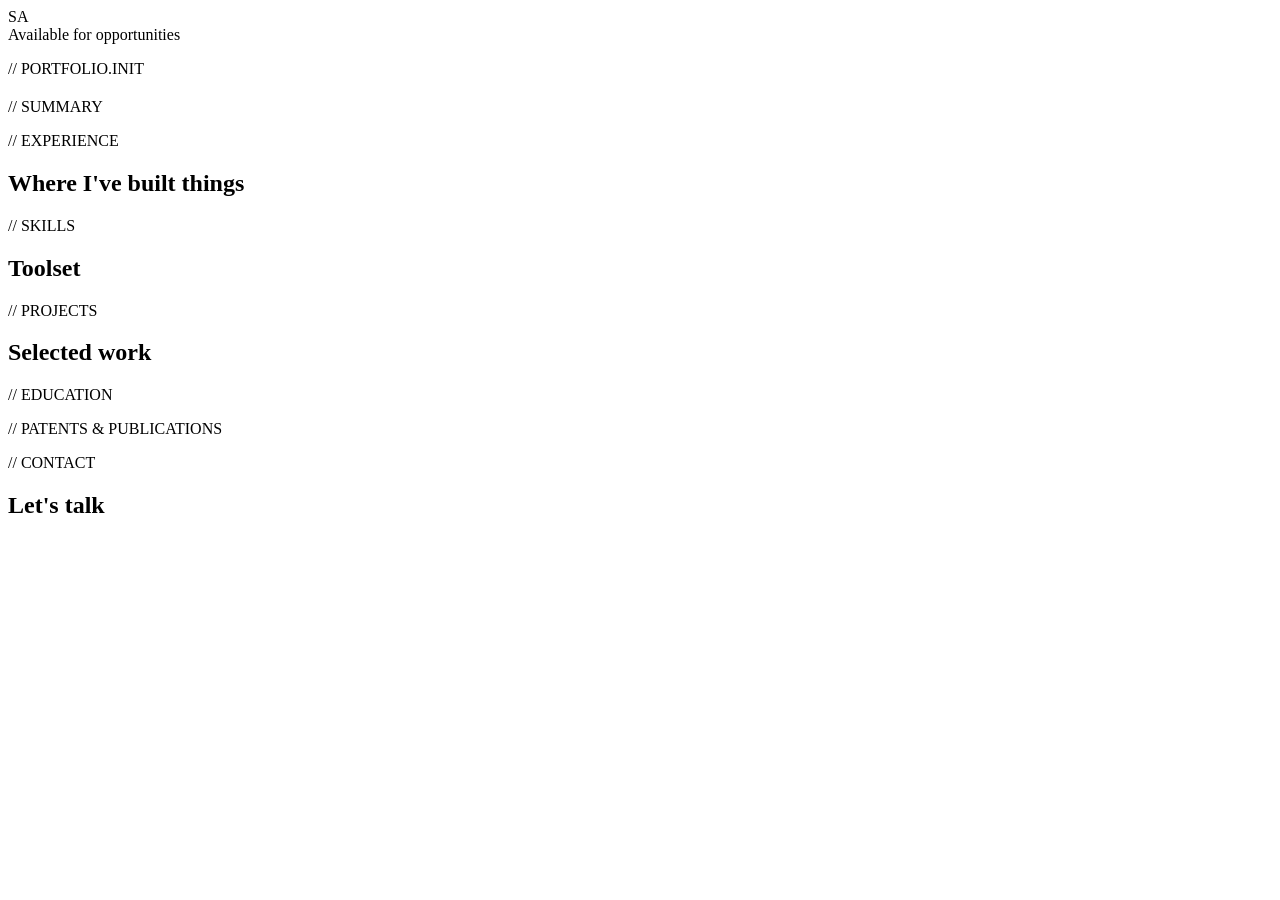
==== index.html @ daab4814 "Init portfolio" ====
<!DOCTYPE html>
<html lang="en">
<head>
  <meta charset="UTF-8" />
  <meta name="viewport" content="width=device-width, initial-scale=1.0" />
  <title>Sourabh Agarwal — Technical Leader &amp; Software Engineer</title>
  <meta name="description" content="Portfolio of Sourabh Agarwal — technical leader and software engineer specializing in distributed systems, real-time data platforms, and AI infrastructure." />

  <link rel="preconnect" href="https://fonts.googleapis.com" />
  <link rel="preconnect" href="https://fonts.gstatic.com" crossorigin />
  <link href="https://fonts.googleapis.com/css2?family=Space+Grotesk:wght@500;600;700&family=Inter:wght@400;500;600&family=JetBrains+Mono:wght@400;500&display=swap" rel="stylesheet" />

  <link rel="stylesheet" href="css/styles.css" />
</head>
<body>

  <div class="noise-overlay" aria-hidden="true"></div>

  <nav class="nav" id="nav">
    <span class="nav__mark">SA</span>
    <div class="nav__status">
      <span class="status-dot" aria-hidden="true"></span>
      <span class="nav__status-text">Available for opportunities</span>
    </div>
  </nav>

  <main id="main-content">

    <section id="hero" class="hero" aria-label="Introduction">
      <div class="hero__inner">
        <p class="eyebrow">// PORTFOLIO.INIT</p>
        <h1 class="hero__typing" id="hero-typing" aria-live="polite"><span id="hero-typing-text"></span><span class="cursor" aria-hidden="true"></span></h1>
        <div class="hero__identity" id="hero-identity">
          <p class="hero__name" id="hero-name"></p>
          <p class="hero__title" id="hero-title"></p>
        </div>
        <a href="#summary" class="hero__scroll-cue" aria-label="Scroll to summary">
          <span></span>
        </a>
      </div>
      <div class="hero__bg" aria-hidden="true" id="hero-bg"></div>
    </section>

    <section id="summary" class="summary" aria-label="Summary">
      <p class="eyebrow">// SUMMARY</p>
      <p class="summary__text" id="summary-text"></p>
      <div class="stats" id="stats-grid"></div>
    </section>

    <section id="experience" class="experience" aria-label="Experience">
      <p class="eyebrow">// EXPERIENCE</p>
      <h2 class="section-heading">Where I've built things</h2>
      <div class="timeline" id="timeline"></div>
    </section>

    <section id="skills" class="skills" aria-label="Skills">
      <p class="eyebrow">// SKILLS</p>
      <h2 class="section-heading">Toolset</h2>
      <div class="skills__grid" id="skills-grid"></div>
    </section>

    <section id="projects" class="projects" aria-label="Projects">
      <p class="eyebrow">// PROJECTS</p>
      <h2 class="section-heading">Selected work</h2>
      <div class="projects__grid" id="projects-grid"></div>
    </section>

    <section id="education" class="education" aria-label="Education and patents">
      <div class="education__col">
        <p class="eyebrow">// EDUCATION</p>
        <div id="education-list"></div>
      </div>
      <div class="education__col">
        <p class="eyebrow">// PATENTS &amp; PUBLICATIONS</p>
        <div id="patents-list"></div>
      </div>
    </section>

    <section id="contact" class="contact" aria-label="Contact">
      <p class="eyebrow">// CONTACT</p>
      <h2 class="section-heading">Let's talk</h2>
      <div class="contact__links" id="contact-links"></div>
    </section>

  </main>

  <footer class="footer">
    <p id="footer-text"></p>
  </footer>

  <div id="load-error" class="load-error" role="alert" hidden>
    <p>Content failed to load. Please refresh the page.</p>
    <p class="load-error__detail">If you're running this locally by double-clicking index.html, browsers block local file fetches — serve it instead with <code>python3 -m http.server</code> and open <code>http://localhost:8000</code>.</p>
  </div>

  <script src="js/script.js" defer></script>
</body>
</html>
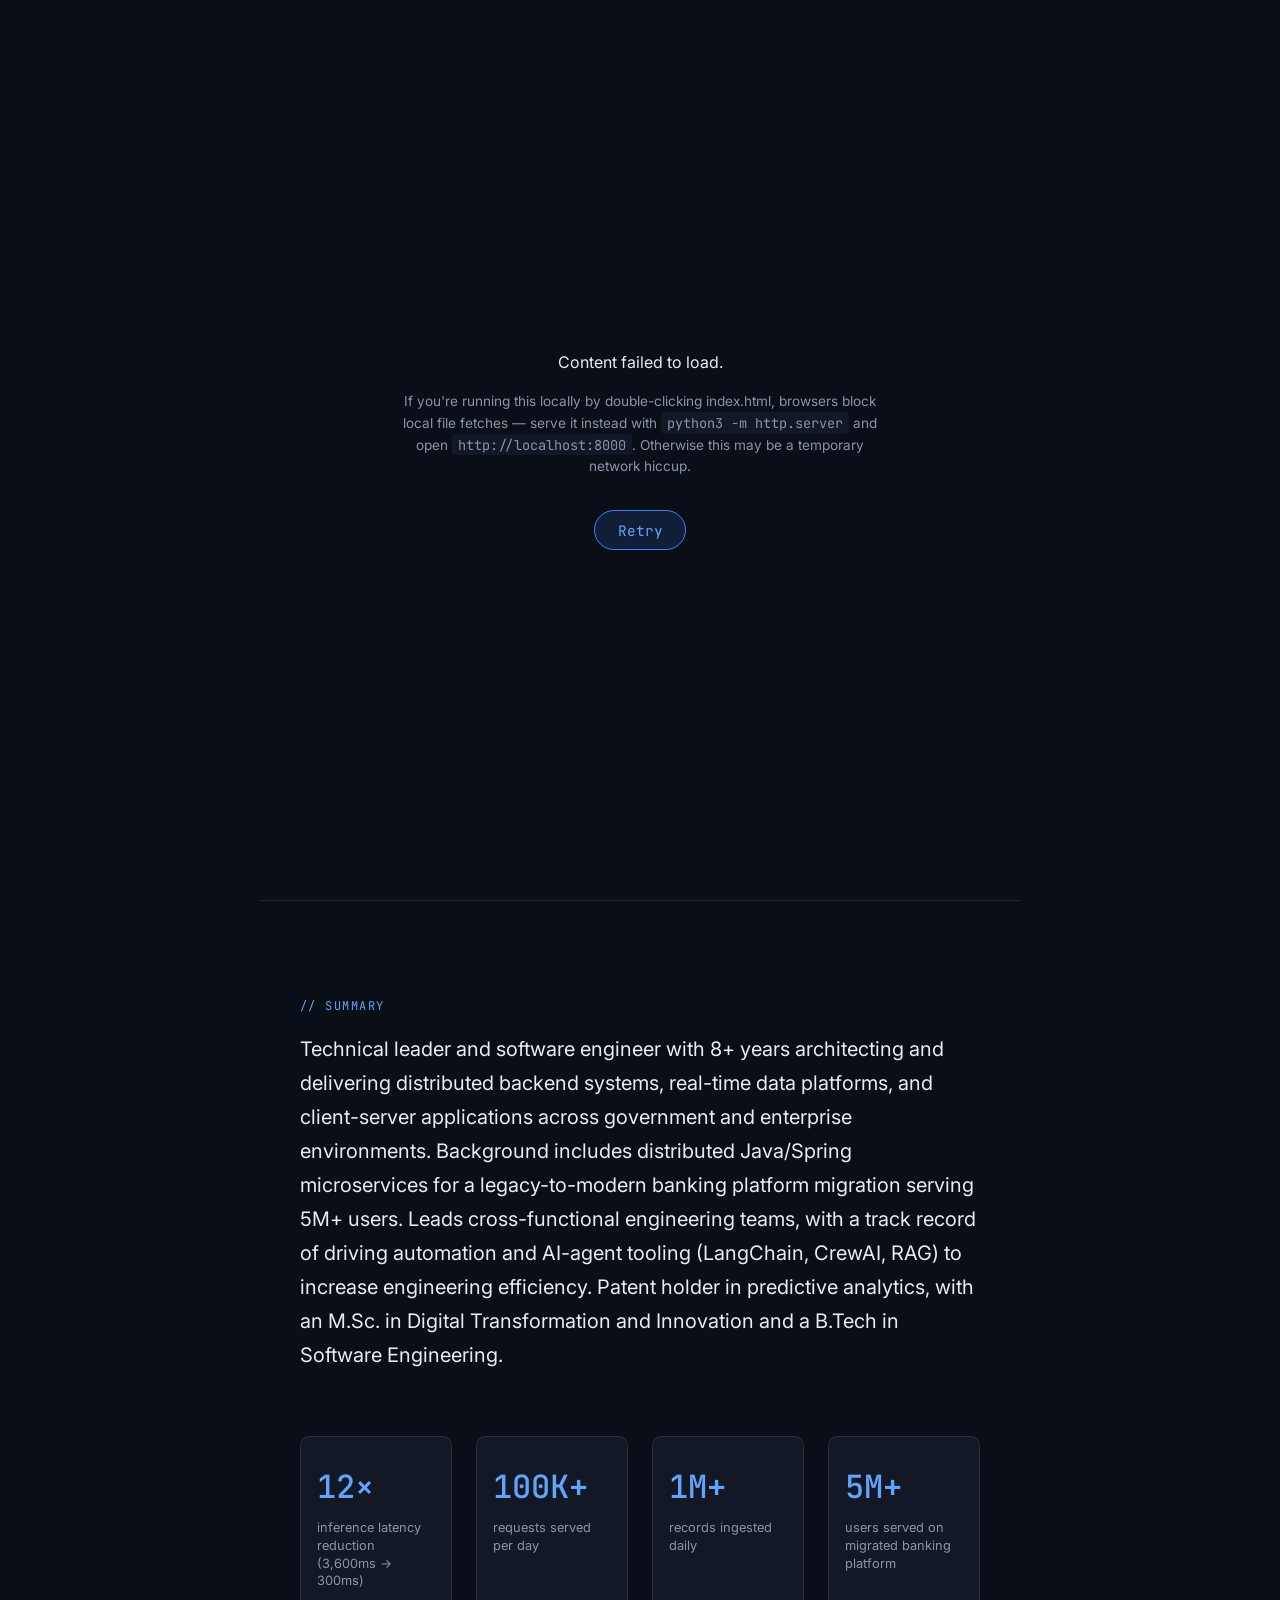
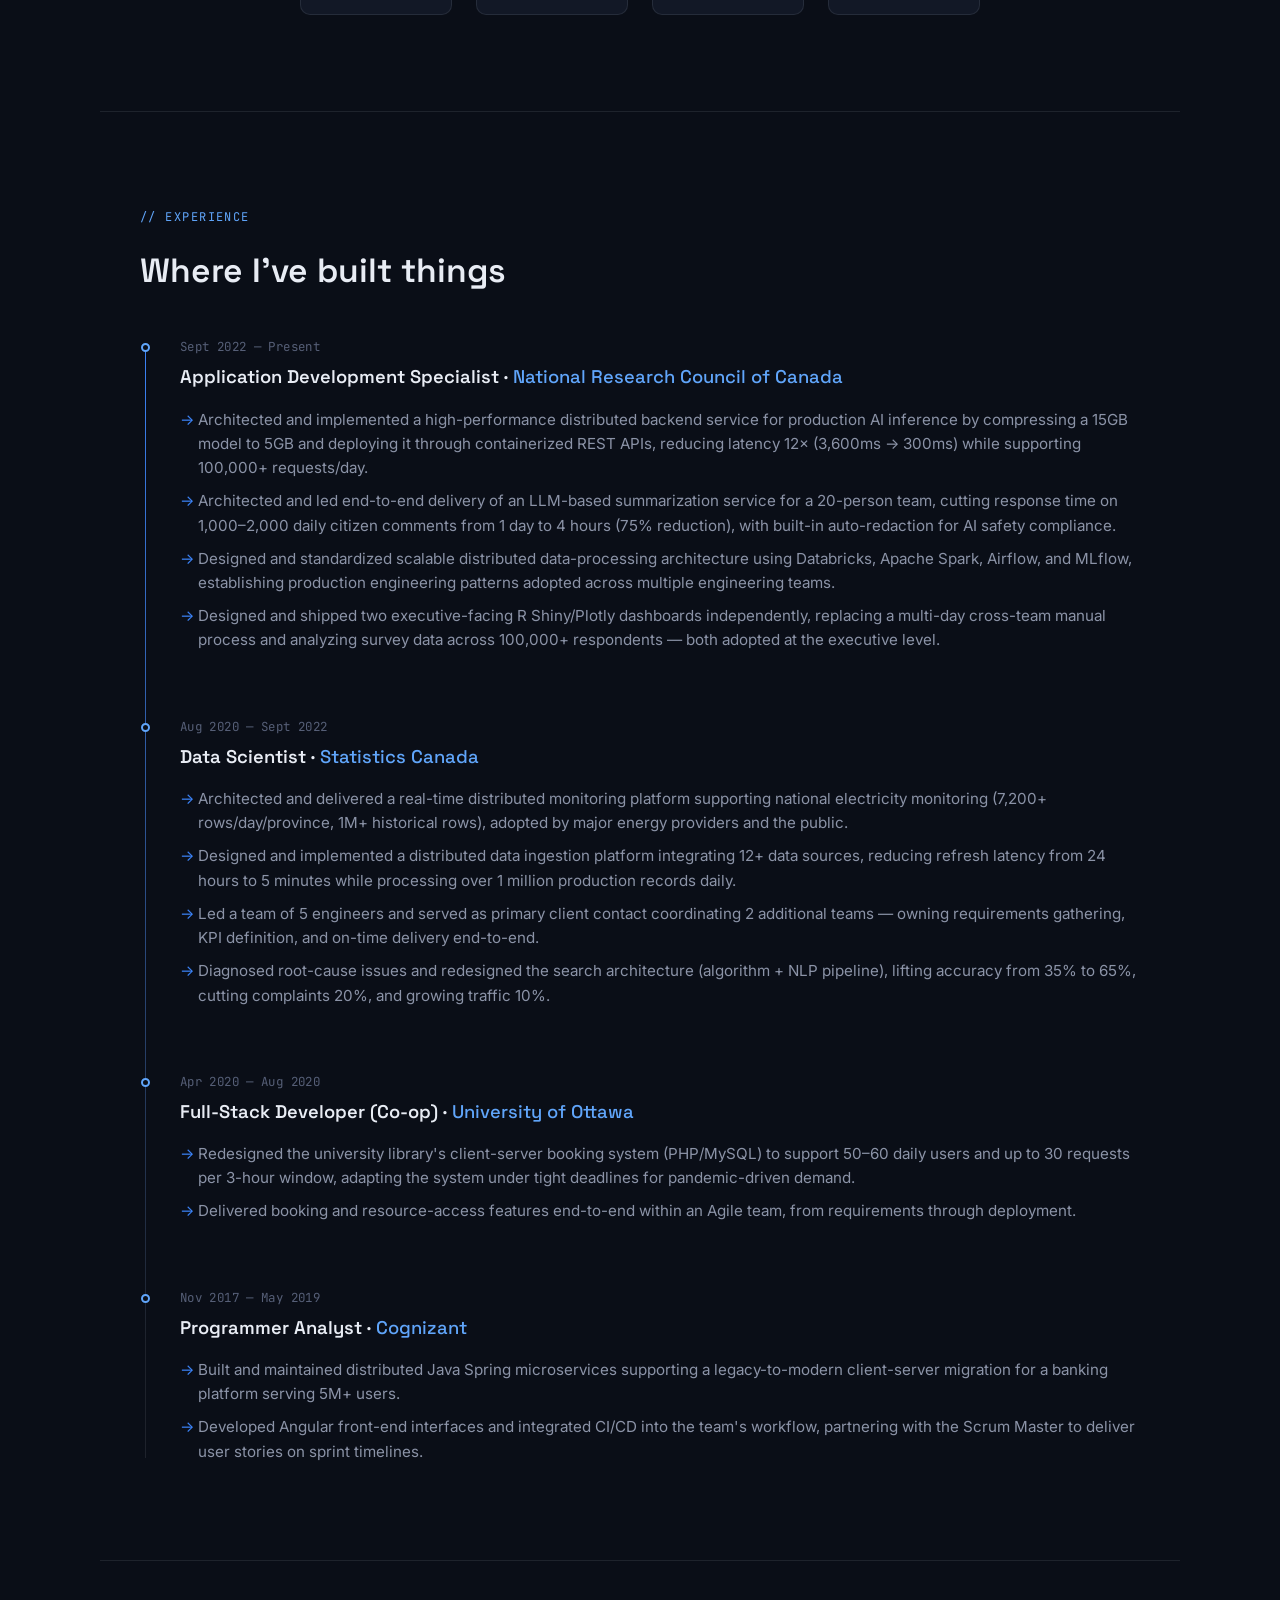
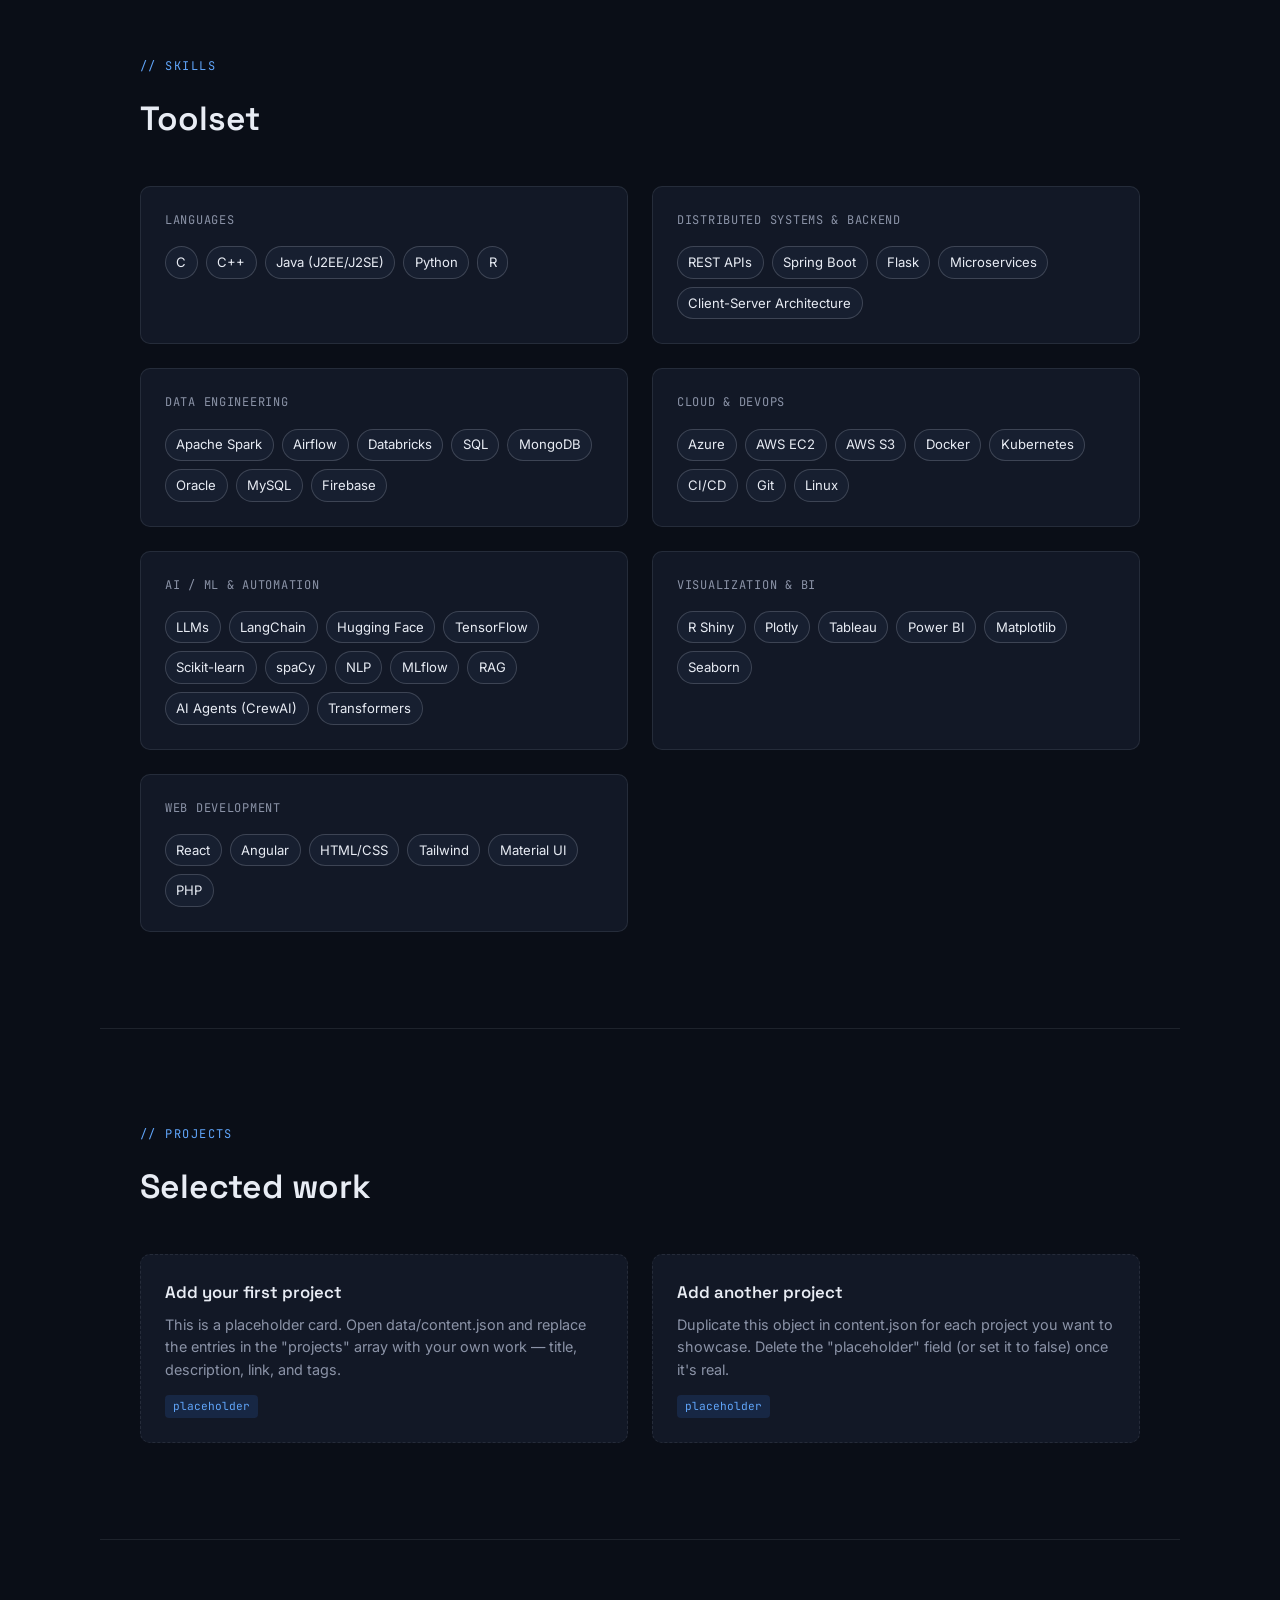
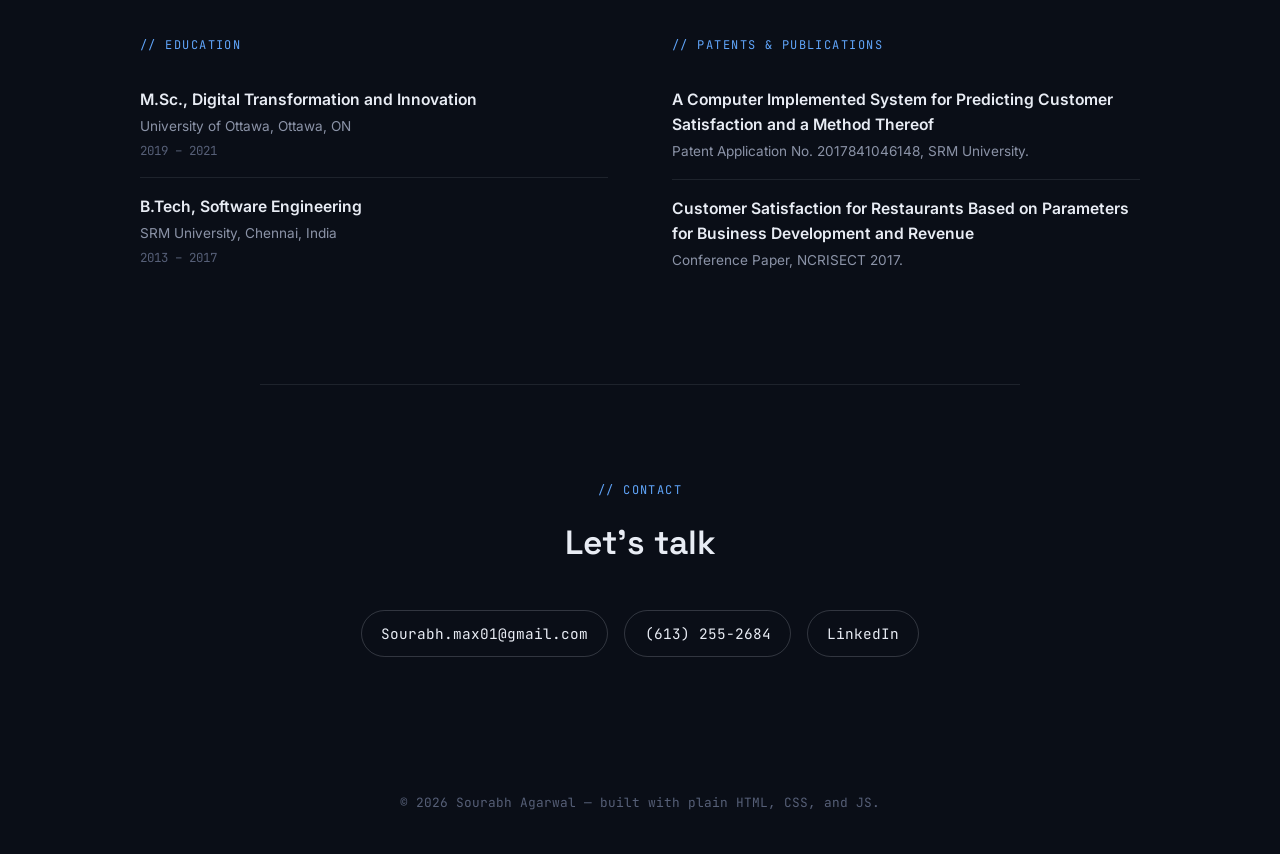
==== commit fd95b6ab: "Chnages after error: page not loading" ====
--- a/index.html
+++ b/index.html
@@ -89,8 +89,9 @@
   </footer>
 
   <div id="load-error" class="load-error" role="alert" hidden>
-    <p>Content failed to load. Please refresh the page.</p>
-    <p class="load-error__detail">If you're running this locally by double-clicking index.html, browsers block local file fetches — serve it instead with <code>python3 -m http.server</code> and open <code>http://localhost:8000</code>.</p>
+    <p>Content failed to load.</p>
+    <p class="load-error__detail">If you're running this locally by double-clicking index.html, browsers block local file fetches — serve it instead with <code>python3 -m http.server</code> and open <code>http://localhost:8000</code>. Otherwise this may be a temporary network hiccup.</p>
+    <button type="button" id="retry-load" class="retry-button">Retry</button>
   </div>
 
   <script src="js/script.js" defer></script>
--- a/css/styles.css
+++ b/css/styles.css
@@ -0,0 +1,624 @@
+/* ============================================================
+   DESIGN TOKENS
+   ============================================================ */
+:root {
+  /* Color */
+  --bg: #0a0e17;
+  --bg-elevated: #121826;
+  --bg-elevated-2: #171f30;
+  --border: rgba(230, 236, 248, 0.09);
+  --border-strong: rgba(230, 236, 248, 0.18);
+  --text-primary: #e8ecf4;
+  --text-muted: #8b93a7;
+  --text-faint: #565f77;
+  --accent: #3b82f6;
+  --accent-bright: #60a5fa;
+  --accent-soft: rgba(59, 130, 246, 0.14);
+  --success: #34d399;
+
+  /* Type */
+  --font-display: "Space Grotesk", "Segoe UI", sans-serif;
+  --font-body: "Inter", "Segoe UI", sans-serif;
+  --font-mono: "JetBrains Mono", "SFMono-Regular", Consolas, monospace;
+
+  /* Spacing scale */
+  --space-1: 0.5rem;
+  --space-2: 1rem;
+  --space-3: 1.5rem;
+  --space-4: 2.5rem;
+  --space-5: 4rem;
+  --space-6: 6rem;
+  --space-7: 9rem;
+
+  /* Layout */
+  --content-width: 760px;
+  --wide-width: 1080px;
+  --radius: 10px;
+
+  /* Motion */
+  --ease: cubic-bezier(0.22, 1, 0.36, 1);
+  --duration: 0.6s;
+}
+
+/* ============================================================
+   RESET
+   ============================================================ */
+*, *::before, *::after { box-sizing: border-box; }
+html { scroll-behavior: smooth; }
+body {
+  margin: 0;
+  background: var(--bg);
+  color: var(--text-primary);
+  font-family: var(--font-body);
+  font-size: 16px;
+  line-height: 1.6;
+  -webkit-font-smoothing: antialiased;
+}
+h1, h2, h3, p, ul, figure { margin: 0; padding: 0; }
+ul { list-style: none; }
+a { color: inherit; text-decoration: none; }
+img { max-width: 100%; display: block; }
+
+a:focus-visible,
+button:focus-visible {
+  outline: 2px solid var(--accent-bright);
+  outline-offset: 3px;
+  border-radius: 4px;
+}
+
+/* Subtle grain overlay for texture on the near-black background */
+.noise-overlay {
+  position: fixed;
+  inset: 0;
+  pointer-events: none;
+  z-index: 1;
+  opacity: 0.025;
+  background-image: url("data:image/svg+xml,%3Csvg xmlns='http://www.w3.org/2000/svg' width='60' height='60'%3E%3Cfilter id='n'%3E%3CfeTurbulence type='fractalNoise' baseFrequency='0.9' numOctaves='2' stitchTiles='stitch'/%3E%3C/filter%3E%3Crect width='100%25' height='100%25' filter='url(%23n)'/%3E%3C/svg%3E");
+}
+
+/* ============================================================
+   SHARED ELEMENTS
+   ============================================================ */
+.eyebrow {
+  font-family: var(--font-mono);
+  font-size: 0.75rem;
+  letter-spacing: 0.12em;
+  color: var(--accent-bright);
+  margin-bottom: var(--space-2);
+}
+
+.section-heading {
+  font-family: var(--font-display);
+  font-weight: 600;
+  font-size: clamp(1.5rem, 3vw, 2.1rem);
+  margin-bottom: var(--space-4);
+  color: var(--text-primary);
+}
+
+.status-dot {
+  width: 7px;
+  height: 7px;
+  border-radius: 50%;
+  background: var(--success);
+  display: inline-block;
+  box-shadow: 0 0 0 0 rgba(52, 211, 153, 0.6);
+  animation: pulse 2.4s var(--ease) infinite;
+}
+
+@keyframes pulse {
+  0%   { box-shadow: 0 0 0 0 rgba(52, 211, 153, 0.55); }
+  70%  { box-shadow: 0 0 0 8px rgba(52, 211, 153, 0); }
+  100% { box-shadow: 0 0 0 0 rgba(52, 211, 153, 0); }
+}
+
+/* Scroll-reveal utility, toggled by IntersectionObserver in script.js */
+.reveal {
+  opacity: 0;
+  transform: translateY(24px);
+  transition: opacity var(--duration) var(--ease), transform var(--duration) var(--ease);
+}
+.reveal.is-visible {
+  opacity: 1;
+  transform: translateY(0);
+}
+
+/* ============================================================
+   NAV
+   ============================================================ */
+.nav {
+  position: fixed;
+  top: 0;
+  left: 0;
+  right: 0;
+  z-index: 10;
+  display: flex;
+  justify-content: space-between;
+  align-items: center;
+  padding: var(--space-2) var(--space-4);
+  font-family: var(--font-mono);
+  font-size: 0.8rem;
+  backdrop-filter: blur(8px);
+  background: linear-gradient(to bottom, rgba(10, 14, 23, 0.85), transparent);
+}
+.nav__mark {
+  font-weight: 500;
+  letter-spacing: 0.08em;
+  color: var(--text-primary);
+  border: 1px solid var(--border-strong);
+  border-radius: 6px;
+  padding: 0.25rem 0.55rem;
+}
+.nav__status {
+  display: flex;
+  align-items: center;
+  gap: 0.5rem;
+  color: var(--text-muted);
+}
+.nav__status-text { display: none; }
+@media (min-width: 560px) {
+  .nav__status-text { display: inline; }
+}
+
+/* ============================================================
+   HERO
+   ============================================================ */
+.hero {
+  position: relative;
+  min-height: 100svh;
+  display: flex;
+  align-items: center;
+  padding: var(--space-4);
+  overflow: hidden;
+}
+.hero__inner {
+  position: relative;
+  z-index: 2;
+  max-width: var(--wide-width);
+  margin: 0 auto;
+  width: 100%;
+}
+.hero__typing {
+  font-family: var(--font-display);
+  font-weight: 600;
+  font-size: clamp(1.75rem, 5.5vw, 3.5rem);
+  line-height: 1.15;
+  min-height: 1.3em;
+  color: var(--text-primary);
+}
+.cursor {
+  display: inline-block;
+  width: 3px;
+  height: 0.9em;
+  background: var(--accent-bright);
+  margin-left: 4px;
+  vertical-align: -0.1em;
+  animation: blink 1s step-end infinite;
+}
+@keyframes blink { 50% { opacity: 0; } }
+
+.hero__identity {
+  margin-top: var(--space-3);
+  opacity: 0;
+  transform: translateY(12px);
+  transition: opacity 0.7s var(--ease), transform 0.7s var(--ease);
+}
+.hero__identity.is-visible {
+  opacity: 1;
+  transform: translateY(0);
+}
+.hero__name {
+  font-family: var(--font-display);
+  font-size: clamp(1.1rem, 2.2vw, 1.4rem);
+  font-weight: 500;
+  color: var(--text-primary);
+}
+.hero__title {
+  font-family: var(--font-mono);
+  font-size: 0.9rem;
+  color: var(--text-muted);
+  margin-top: 0.35rem;
+}
+
+.hero__bg {
+  position: absolute;
+  inset: -10% -10% -10% -10%;
+  z-index: 1;
+  background:
+    radial-gradient(600px circle at 20% 20%, var(--accent-soft), transparent 60%),
+    radial-gradient(500px circle at 80% 70%, rgba(96, 165, 250, 0.08), transparent 60%);
+  will-change: transform;
+}
+
+.hero__scroll-cue {
+  position: absolute;
+  bottom: var(--space-4);
+  left: 50%;
+  transform: translateX(-50%);
+  width: 22px;
+  height: 34px;
+  border: 1px solid var(--border-strong);
+  border-radius: 12px;
+  display: flex;
+  justify-content: center;
+  padding-top: 6px;
+}
+.hero__scroll-cue span {
+  width: 3px;
+  height: 6px;
+  background: var(--accent-bright);
+  border-radius: 2px;
+  animation: scroll-cue 1.8s var(--ease) infinite;
+}
+@keyframes scroll-cue {
+  0%   { transform: translateY(0); opacity: 1; }
+  100% { transform: translateY(10px); opacity: 0; }
+}
+
+/* ============================================================
+   SUMMARY
+   ============================================================ */
+.summary {
+  max-width: var(--content-width);
+  margin: 0 auto;
+  padding: var(--space-6) var(--space-4);
+  border-top: 1px solid var(--border);
+}
+.summary__text {
+  font-size: clamp(1.05rem, 1.6vw, 1.25rem);
+  line-height: 1.7;
+  color: var(--text-primary);
+}
+.stats {
+  margin-top: var(--space-5);
+  display: grid;
+  grid-template-columns: repeat(2, 1fr);
+  gap: var(--space-3);
+}
+@media (min-width: 640px) {
+  .stats { grid-template-columns: repeat(4, 1fr); }
+}
+.stat {
+  border: 1px solid var(--border);
+  border-radius: var(--radius);
+  padding: var(--space-3) var(--space-2);
+  background: var(--bg-elevated);
+}
+.stat__value {
+  font-family: var(--font-mono);
+  font-weight: 500;
+  font-size: clamp(1.5rem, 3vw, 2rem);
+  color: var(--accent-bright);
+}
+.stat__label {
+  margin-top: 0.4rem;
+  font-size: 0.8rem;
+  color: var(--text-muted);
+  line-height: 1.4;
+}
+
+/* ============================================================
+   EXPERIENCE / TIMELINE
+   ============================================================ */
+.experience {
+  max-width: var(--wide-width);
+  margin: 0 auto;
+  padding: var(--space-6) var(--space-4);
+  border-top: 1px solid var(--border);
+}
+.timeline {
+  position: relative;
+  padding-left: var(--space-4);
+}
+.timeline::before {
+  content: "";
+  position: absolute;
+  left: 5px;
+  top: 6px;
+  bottom: 6px;
+  width: 1px;
+  background: linear-gradient(to bottom, var(--accent), var(--border) 90%);
+}
+.timeline-entry {
+  position: relative;
+  padding-bottom: var(--space-5);
+}
+.timeline-entry:last-child { padding-bottom: 0; }
+.timeline-entry::before {
+  content: "";
+  position: absolute;
+  left: calc(-1 * var(--space-4) + 1px);
+  top: 6px;
+  width: 9px;
+  height: 9px;
+  border-radius: 50%;
+  background: var(--bg);
+  border: 2px solid var(--accent-bright);
+}
+.timeline-entry__meta {
+  font-family: var(--font-mono);
+  font-size: 0.78rem;
+  color: var(--text-faint);
+  letter-spacing: 0.03em;
+}
+.timeline-entry__role {
+  font-family: var(--font-display);
+  font-weight: 600;
+  font-size: 1.15rem;
+  margin-top: 0.3rem;
+  color: var(--text-primary);
+}
+.timeline-entry__company {
+  color: var(--accent-bright);
+  font-weight: 500;
+}
+.timeline-entry__bullets {
+  margin-top: var(--space-2);
+  display: flex;
+  flex-direction: column;
+  gap: 0.55rem;
+}
+.timeline-entry__bullets li {
+  position: relative;
+  padding-left: 1.1rem;
+  color: var(--text-muted);
+  font-size: 0.95rem;
+  line-height: 1.6;
+}
+.timeline-entry__bullets li::before {
+  content: "\2192";
+  position: absolute;
+  left: 0;
+  color: var(--accent);
+}
+
+/* ============================================================
+   SKILLS
+   ============================================================ */
+.skills {
+  max-width: var(--wide-width);
+  margin: 0 auto;
+  padding: var(--space-6) var(--space-4);
+  border-top: 1px solid var(--border);
+}
+.skills__grid {
+  display: grid;
+  gap: var(--space-3);
+  grid-template-columns: 1fr;
+}
+@media (min-width: 720px) {
+  .skills__grid { grid-template-columns: 1fr 1fr; }
+}
+.skill-group {
+  border: 1px solid var(--border);
+  border-radius: var(--radius);
+  padding: var(--space-3);
+  background: var(--bg-elevated);
+}
+.skill-group__title {
+  font-family: var(--font-mono);
+  font-size: 0.75rem;
+  letter-spacing: 0.06em;
+  color: var(--text-muted);
+  margin-bottom: var(--space-2);
+  text-transform: uppercase;
+}
+.skill-group__tags {
+  display: flex;
+  flex-wrap: wrap;
+  gap: 0.5rem;
+}
+.skill-tag {
+  font-size: 0.82rem;
+  padding: 0.3rem 0.65rem;
+  border: 1px solid var(--border-strong);
+  border-radius: 999px;
+  color: var(--text-primary);
+  background: var(--bg-elevated-2);
+}
+
+/* ============================================================
+   PROJECTS
+   ============================================================ */
+.projects {
+  max-width: var(--wide-width);
+  margin: 0 auto;
+  padding: var(--space-6) var(--space-4);
+  border-top: 1px solid var(--border);
+}
+.projects__grid {
+  display: grid;
+  gap: var(--space-3);
+  grid-template-columns: 1fr;
+}
+@media (min-width: 640px) {
+  .projects__grid { grid-template-columns: repeat(2, 1fr); }
+}
+.project-card {
+  border: 1px solid var(--border);
+  border-radius: var(--radius);
+  padding: var(--space-3);
+  background: var(--bg-elevated);
+  transition: border-color 0.3s var(--ease), transform 0.3s var(--ease);
+  display: flex;
+  flex-direction: column;
+  gap: var(--space-1);
+}
+.project-card:hover {
+  border-color: var(--border-strong);
+  transform: translateY(-3px);
+}
+.project-card--placeholder {
+  border-style: dashed;
+}
+.project-card__title {
+  font-family: var(--font-display);
+  font-weight: 600;
+  font-size: 1.05rem;
+}
+.project-card__desc {
+  color: var(--text-muted);
+  font-size: 0.9rem;
+  line-height: 1.55;
+  flex-grow: 1;
+}
+.project-card__tags {
+  display: flex;
+  flex-wrap: wrap;
+  gap: 0.4rem;
+  margin-top: 0.4rem;
+}
+.project-card__tag {
+  font-family: var(--font-mono);
+  font-size: 0.7rem;
+  color: var(--accent-bright);
+  background: var(--accent-soft);
+  padding: 0.15rem 0.5rem;
+  border-radius: 4px;
+}
+.project-card__link {
+  margin-top: 0.4rem;
+  font-size: 0.85rem;
+  color: var(--accent-bright);
+  font-weight: 500;
+}
+
+/* ============================================================
+   EDUCATION & PATENTS
+   ============================================================ */
+.education {
+  max-width: var(--wide-width);
+  margin: 0 auto;
+  padding: var(--space-6) var(--space-4);
+  border-top: 1px solid var(--border);
+  display: grid;
+  gap: var(--space-5);
+  grid-template-columns: 1fr;
+}
+@media (min-width: 720px) {
+  .education { grid-template-columns: 1fr 1fr; }
+}
+.edu-item, .patent-item {
+  padding: var(--space-2) 0;
+  border-bottom: 1px solid var(--border);
+}
+.edu-item:last-child, .patent-item:last-child { border-bottom: none; }
+.edu-item__degree, .patent-item__title {
+  font-weight: 600;
+  font-size: 0.98rem;
+  color: var(--text-primary);
+}
+.edu-item__school, .patent-item__detail {
+  margin-top: 0.25rem;
+  font-size: 0.85rem;
+  color: var(--text-muted);
+}
+.edu-item__years {
+  font-family: var(--font-mono);
+  font-size: 0.78rem;
+  color: var(--text-faint);
+  margin-top: 0.2rem;
+}
+
+/* ============================================================
+   CONTACT
+   ============================================================ */
+.contact {
+  max-width: var(--content-width);
+  margin: 0 auto;
+  padding: var(--space-6) var(--space-4);
+  border-top: 1px solid var(--border);
+  text-align: center;
+}
+.contact__links {
+  margin-top: var(--space-4);
+  display: flex;
+  flex-wrap: wrap;
+  justify-content: center;
+  gap: var(--space-2);
+}
+.contact-link {
+  font-family: var(--font-mono);
+  font-size: 0.9rem;
+  padding: 0.7rem 1.2rem;
+  border: 1px solid var(--border-strong);
+  border-radius: 999px;
+  color: var(--text-primary);
+  transition: border-color 0.25s var(--ease), color 0.25s var(--ease), transform 0.25s var(--ease);
+}
+.contact-link:hover {
+  border-color: var(--accent);
+  color: var(--accent-bright);
+  transform: translateY(-2px);
+}
+
+/* ============================================================
+   FOOTER
+   ============================================================ */
+.footer {
+  text-align: center;
+  padding: var(--space-4);
+  color: var(--text-faint);
+  font-size: 0.8rem;
+  font-family: var(--font-mono);
+}
+
+/* ============================================================
+   ERROR STATE
+   ============================================================ */
+.load-error {
+  position: fixed;
+  inset: 0;
+  z-index: 20;
+  display: flex;
+  flex-direction: column;
+  align-items: center;
+  justify-content: center;
+  gap: var(--space-2);
+  background: var(--bg);
+  padding: var(--space-4);
+  text-align: center;
+}
+.load-error__detail {
+  color: var(--text-muted);
+  font-size: 0.85rem;
+  max-width: 480px;
+}
+.load-error code {
+  font-family: var(--font-mono);
+  background: var(--bg-elevated);
+  padding: 0.1rem 0.4rem;
+  border-radius: 4px;
+}
+.retry-button {
+  margin-top: var(--space-2);
+  font-family: var(--font-mono);
+  font-size: 0.9rem;
+  padding: 0.6rem 1.4rem;
+  border: 1px solid var(--accent);
+  border-radius: 999px;
+  background: var(--accent-soft);
+  color: var(--accent-bright);
+  cursor: pointer;
+  transition: background 0.25s var(--ease), transform 0.25s var(--ease);
+}
+.retry-button:hover {
+  background: var(--accent);
+  color: var(--bg);
+  transform: translateY(-2px);
+}
+
+/* ============================================================
+   REDUCED MOTION
+   ============================================================ */
+@media (prefers-reduced-motion: reduce) {
+  html { scroll-behavior: auto; }
+  * {
+    animation-duration: 0.001ms !important;
+    animation-iteration-count: 1 !important;
+    transition-duration: 0.001ms !important;
+  }
+  .reveal, .hero__identity {
+    opacity: 1;
+    transform: none;
+  }
+}
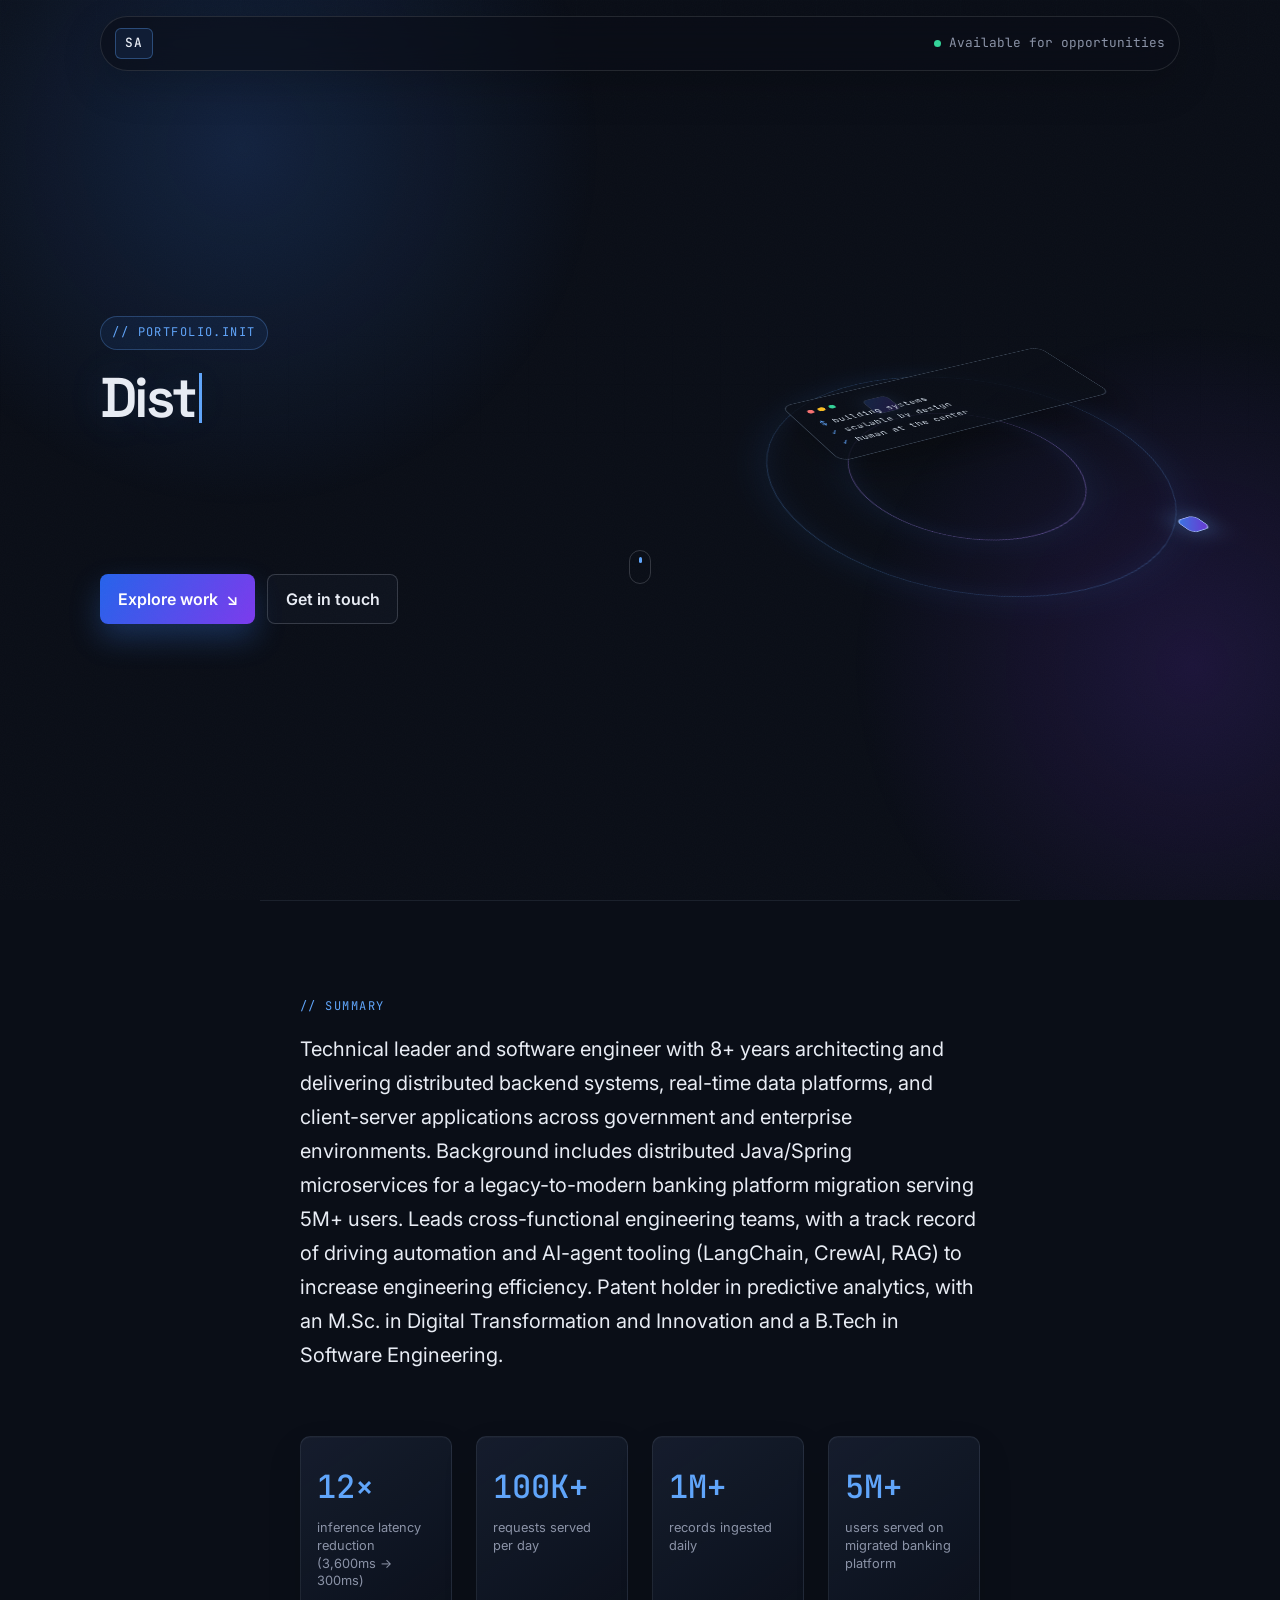
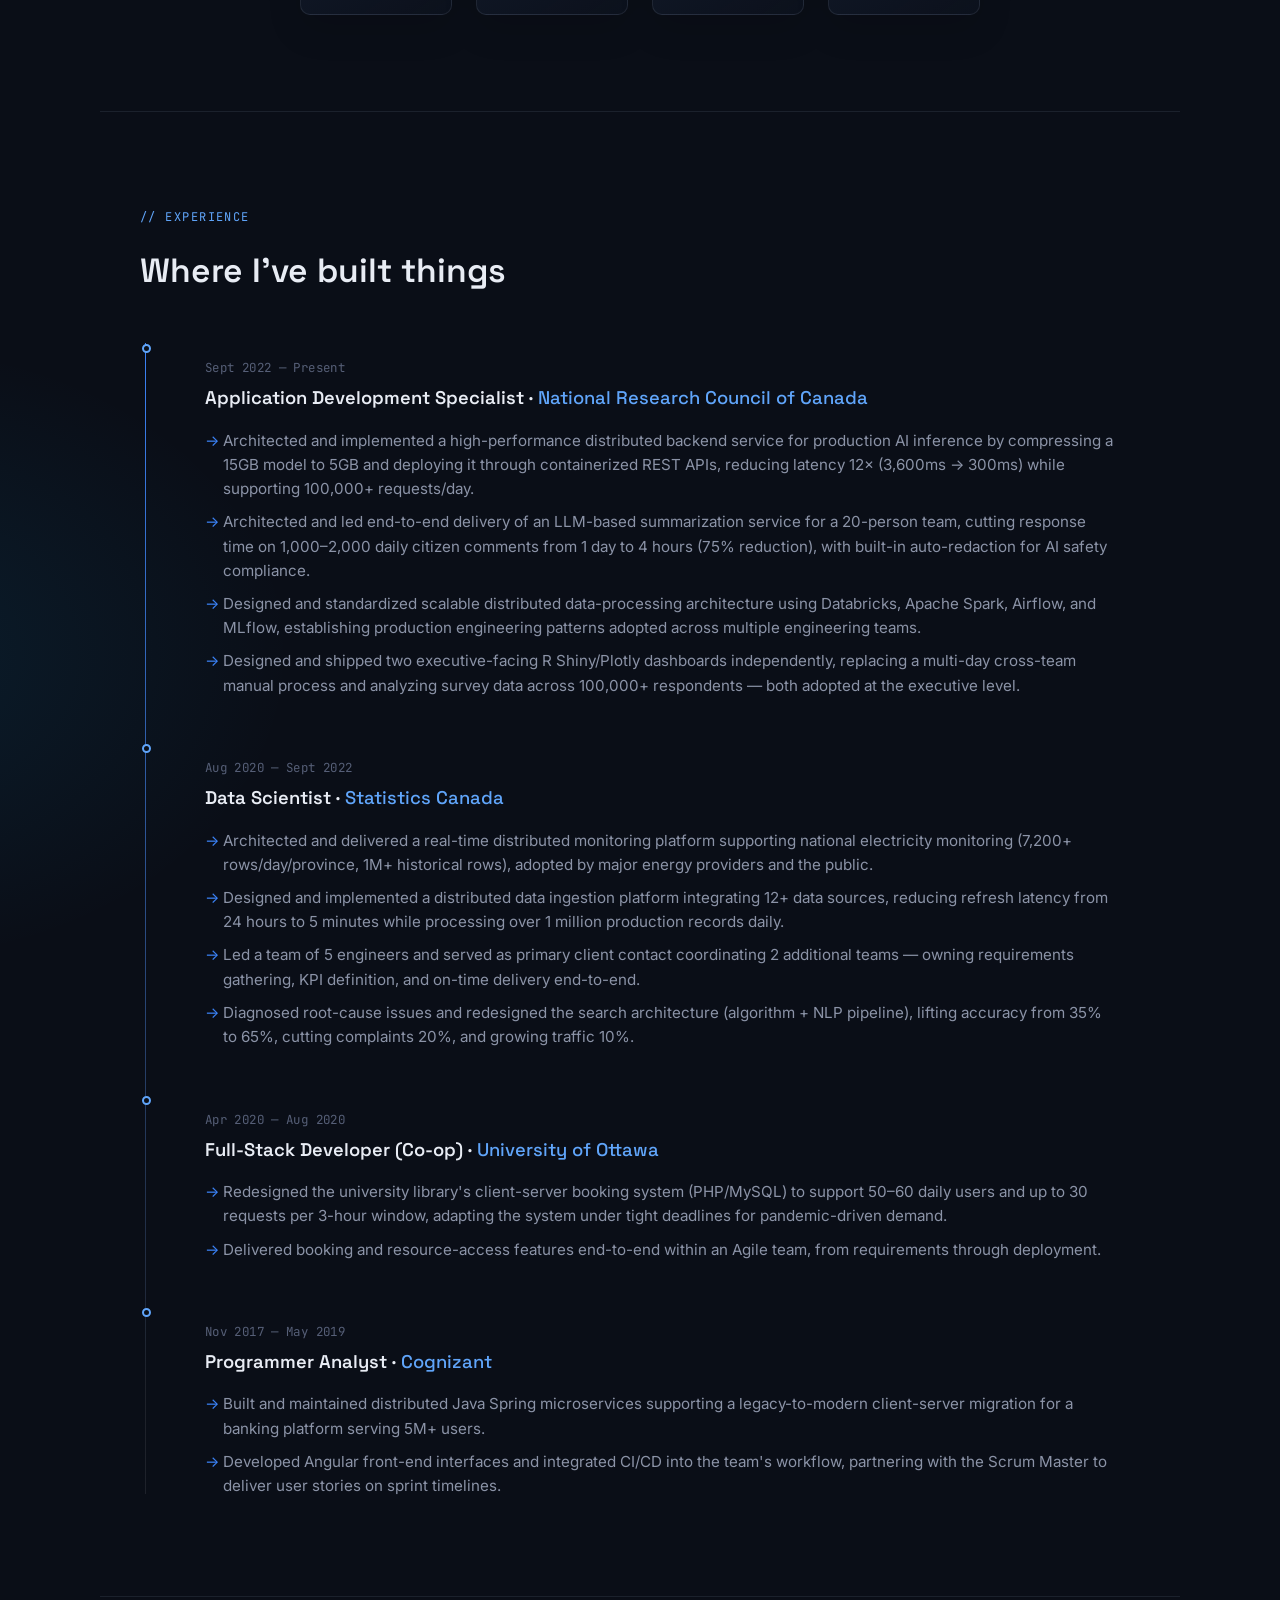
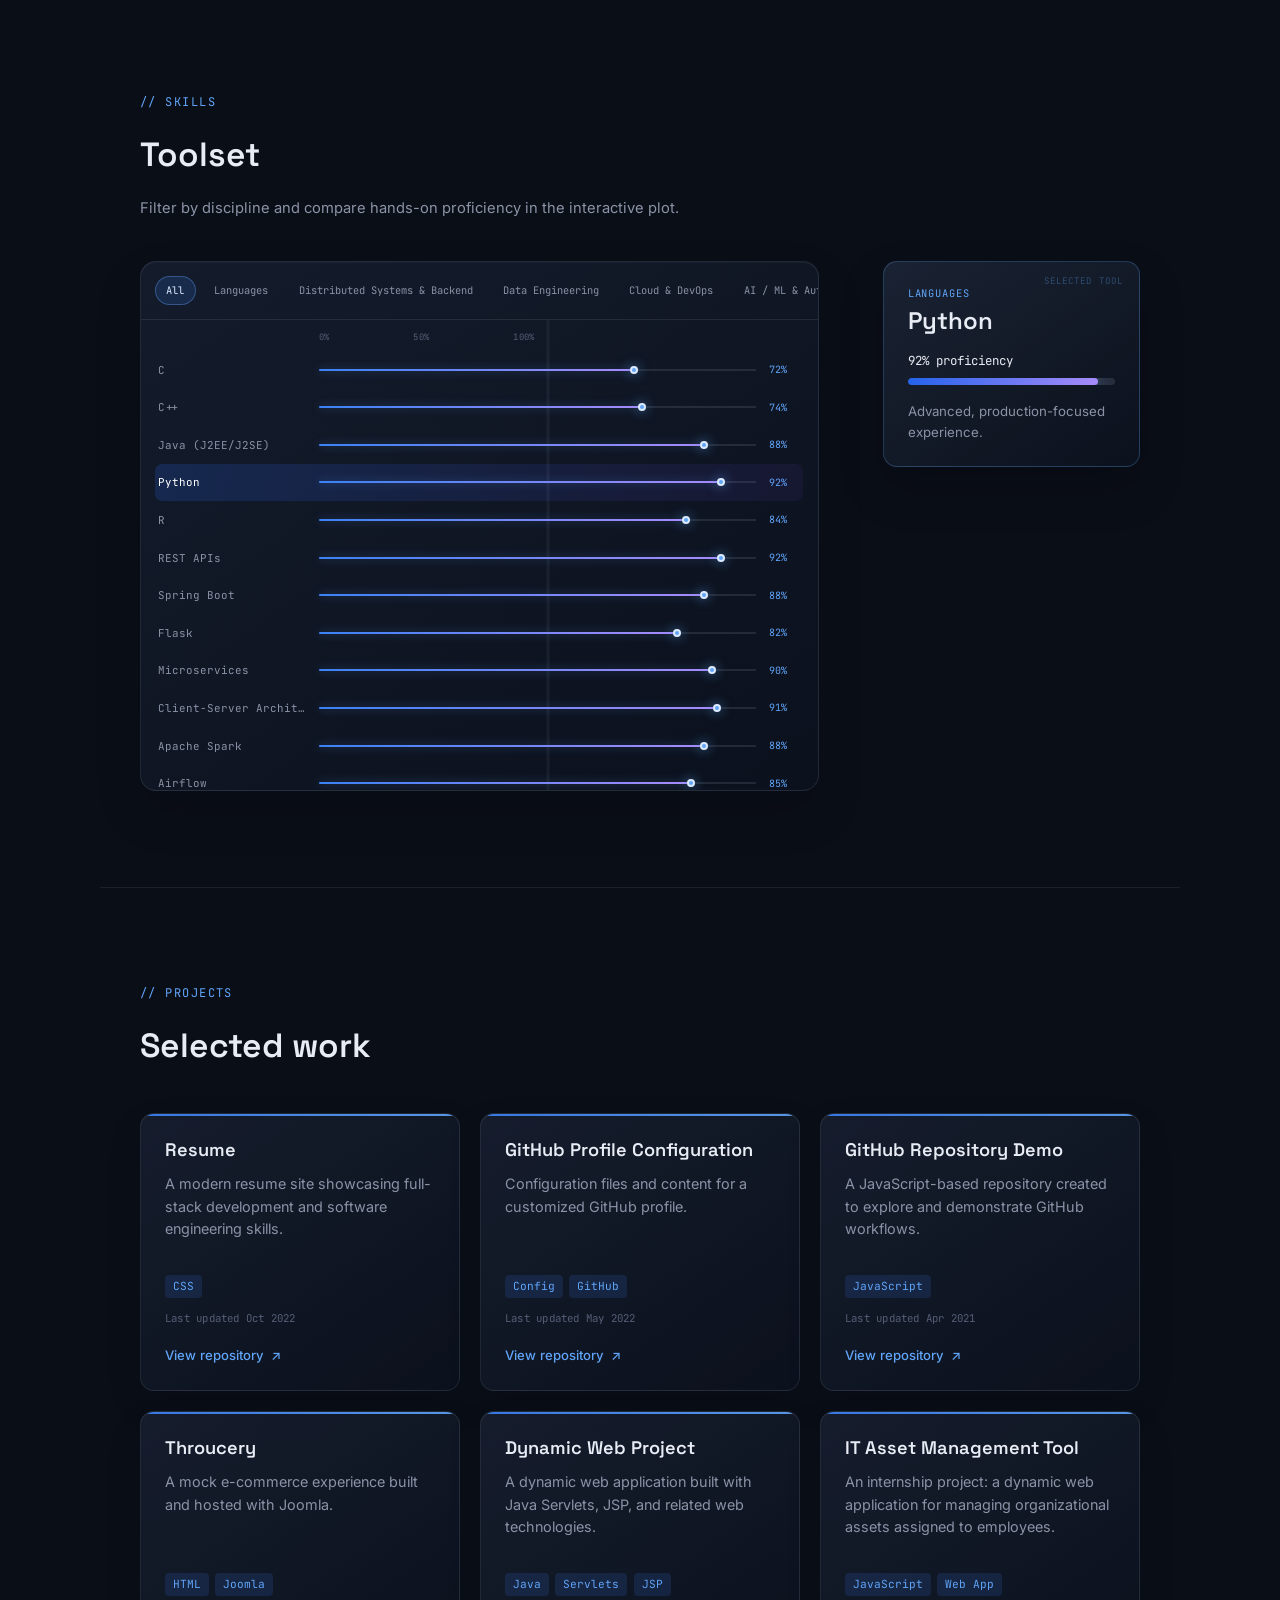
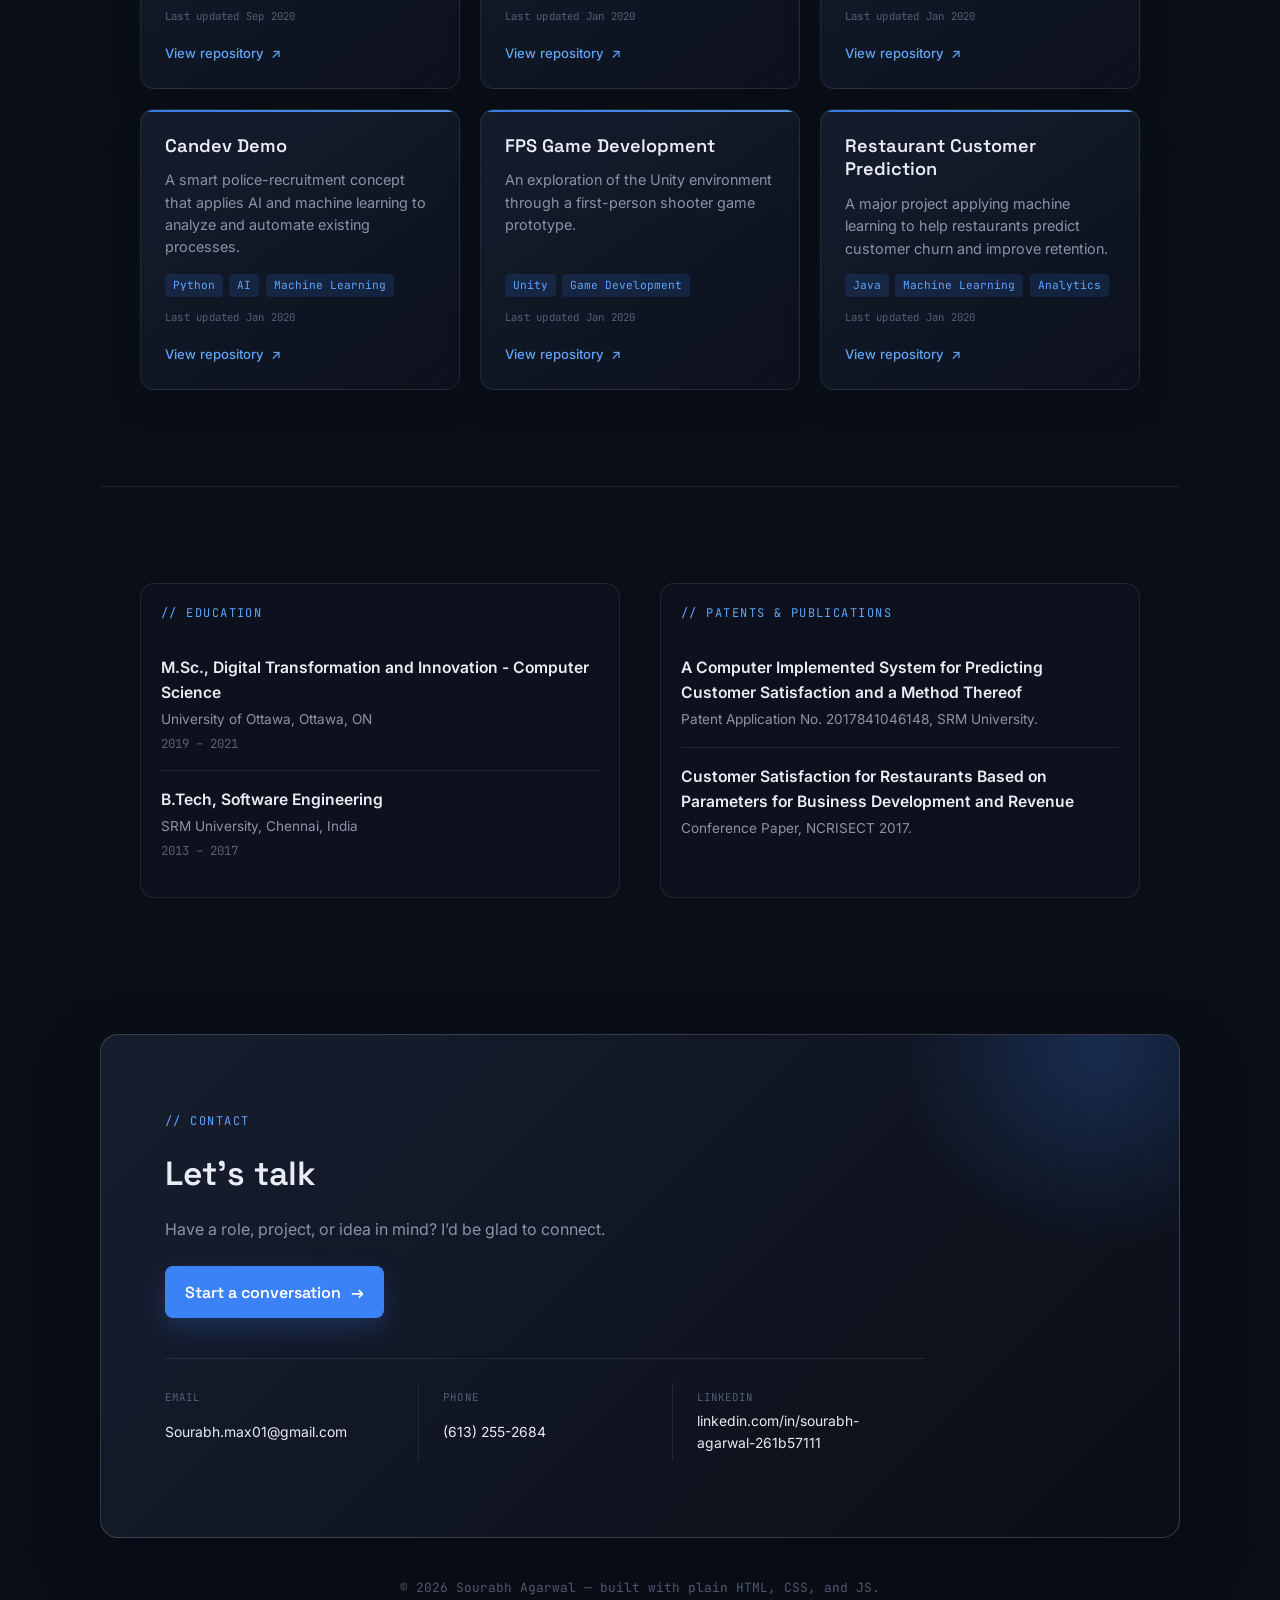
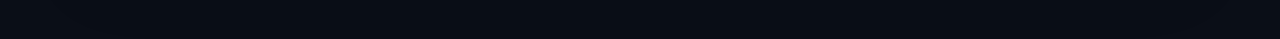
==== commit 177b3cb4: "pushing redesigned website" ====
--- a/index.html
+++ b/index.html
@@ -34,9 +34,25 @@
           <p class="hero__name" id="hero-name"></p>
           <p class="hero__title" id="hero-title"></p>
         </div>
+        <div class="hero__actions" aria-label="Portfolio navigation">
+          <a class="hero__button hero__button--primary" href="#projects">Explore work <span aria-hidden="true">↘</span></a>
+          <a class="hero__button hero__button--quiet" href="#contact">Get in touch</a>
+        </div>
         <a href="#summary" class="hero__scroll-cue" aria-label="Scroll to summary">
           <span></span>
         </a>
+      </div>
+      <div class="hero__stage" aria-hidden="true">
+        <div class="hero-orbit hero-orbit--outer"></div>
+        <div class="hero-orbit hero-orbit--inner"></div>
+        <div class="hero-node hero-node--one"></div>
+        <div class="hero-node hero-node--two"></div>
+        <div class="hero-terminal">
+          <div class="hero-terminal__bar"><span></span><span></span><span></span></div>
+          <p><i>$</i> building systems</p>
+          <p><i>✓</i> scalable by design</p>
+          <p><i>✓</i> human at the center</p>
+        </div>
       </div>
       <div class="hero__bg" aria-hidden="true" id="hero-bg"></div>
     </section>
@@ -56,6 +72,7 @@
     <section id="skills" class="skills" aria-label="Skills">
       <p class="eyebrow">// SKILLS</p>
       <h2 class="section-heading">Toolset</h2>
+      <p class="skills__hint">Filter by discipline and compare hands-on proficiency in the interactive plot.</p>
       <div class="skills__grid" id="skills-grid"></div>
     </section>
 
--- a/css/styles.css
+++ b/css/styles.css
@@ -427,25 +427,37 @@
 }
 .projects__grid {
   display: grid;
-  gap: var(--space-3);
-  grid-template-columns: 1fr;
-}
-@media (min-width: 640px) {
-  .projects__grid { grid-template-columns: repeat(2, 1fr); }
+  gap: 1.25rem;
+  grid-template-columns: repeat(auto-fit, minmax(min(100%, 280px), 1fr));
 }
 .project-card {
+  position: relative;
+  min-height: 255px;
+  overflow: hidden;
   border: 1px solid var(--border);
-  border-radius: var(--radius);
-  padding: var(--space-3);
-  background: var(--bg-elevated);
-  transition: border-color 0.3s var(--ease), transform 0.3s var(--ease);
+  border-radius: 14px;
+  padding: 1.5rem;
+  background: linear-gradient(145deg, var(--bg-elevated-2), var(--bg-elevated));
+  box-shadow: 0 14px 32px rgba(0, 0, 0, 0.11);
+  transition: border-color 0.3s var(--ease), transform 0.3s var(--ease), box-shadow 0.3s var(--ease);
   display: flex;
   flex-direction: column;
-  gap: var(--space-1);
+  gap: 0.75rem;
+}
+.project-card::before {
+  content: "";
+  position: absolute;
+  top: 0;
+  left: 0;
+  width: 100%;
+  height: 3px;
+  background: linear-gradient(90deg, var(--accent), var(--accent-bright));
+  opacity: 0.65;
 }
 .project-card:hover {
-  border-color: var(--border-strong);
-  transform: translateY(-3px);
+  border-color: rgba(96, 165, 250, 0.42);
+  transform: translateY(-5px);
+  box-shadow: 0 20px 42px rgba(0, 0, 0, 0.22);
 }
 .project-card--placeholder {
   border-style: dashed;
@@ -453,7 +465,8 @@
 .project-card__title {
   font-family: var(--font-display);
   font-weight: 600;
-  font-size: 1.05rem;
+  font-size: 1.14rem;
+  line-height: 1.3;
 }
 .project-card__desc {
   color: var(--text-muted);
@@ -465,7 +478,7 @@
   display: flex;
   flex-wrap: wrap;
   gap: 0.4rem;
-  margin-top: 0.4rem;
+  margin-top: 0.15rem;
 }
 .project-card__tag {
   font-family: var(--font-mono);
@@ -476,10 +489,22 @@
   border-radius: 4px;
 }
 .project-card__link {
-  margin-top: 0.4rem;
-  font-size: 0.85rem;
+  display: inline-flex;
+  align-items: center;
+  width: fit-content;
+  margin-top: auto;
+  padding-top: 0.35rem;
+  font-size: 0.82rem;
   color: var(--accent-bright);
   font-weight: 500;
+}
+.project-card__link::after { content: "↗"; margin-left: 0.45rem; transition: transform 0.2s var(--ease); }
+.project-card__link:hover::after { transform: translate(2px, -2px); }
+.project-card__meta {
+  color: var(--text-faint);
+  font-family: var(--font-mono);
+  font-size: 0.67rem;
+  letter-spacing: 0.02em;
 }
 
 /* ============================================================
@@ -523,32 +548,103 @@
    CONTACT
    ============================================================ */
 .contact {
-  max-width: var(--content-width);
-  margin: 0 auto;
-  padding: var(--space-6) var(--space-4);
+  position: relative;
+  isolation: isolate;
+  max-width: var(--wide-width);
+  margin: var(--space-4) auto 0;
+  padding: clamp(2.5rem, 6vw, 5rem) clamp(1.5rem, 5vw, 4.5rem);
+  overflow: hidden;
+  border: 1px solid var(--border-strong);
+  border-radius: 18px;
+  background: linear-gradient(135deg, rgba(23, 31, 48, 0.96), rgba(10, 14, 23, 0.98));
+  text-align: left;
+}
+.contact::before {
+  content: "";
+  position: absolute;
+  z-index: -1;
+  top: -12rem;
+  right: -8rem;
+  width: 26rem;
+  height: 26rem;
+  border-radius: 50%;
+  background: radial-gradient(circle, rgba(59, 130, 246, 0.22), transparent 68%);
+  pointer-events: none;
+}
+.contact .section-heading {
+  max-width: 620px;
+  margin-bottom: var(--space-2);
+}
+.contact__links {
+  display: grid;
+  grid-template-columns: minmax(0, 1fr);
+  gap: var(--space-3);
+  max-width: 760px;
+}
+.contact__intro {
+  max-width: 540px;
+  color: var(--text-muted);
+  font-size: 1rem;
+}
+.contact__primary-link {
+  display: inline-flex;
+  align-items: center;
+  justify-content: center;
+  width: fit-content;
+  min-height: 3.25rem;
+  padding: 0.7rem 1.25rem;
+  border-radius: 8px;
+  background: var(--accent);
+  color: #fff;
+  font-family: var(--font-display);
+  font-weight: 600;
+  box-shadow: 0 10px 28px rgba(59, 130, 246, 0.24);
+  transition: background 0.25s var(--ease), transform 0.25s var(--ease), box-shadow 0.25s var(--ease);
+}
+.contact__primary-link::after { content: "→"; margin-left: 0.65rem; }
+.contact__primary-link:hover {
+  background: var(--accent-bright);
+  transform: translateY(-2px);
+  box-shadow: 0 14px 32px rgba(59, 130, 246, 0.34);
+}
+.contact__details {
+  display: grid;
+  grid-template-columns: repeat(3, minmax(0, 1fr));
   border-top: 1px solid var(--border);
-  text-align: center;
-}
-.contact__links {
-  margin-top: var(--space-4);
-  display: flex;
-  flex-wrap: wrap;
-  justify-content: center;
-  gap: var(--space-2);
-}
-.contact-link {
-  font-family: var(--font-mono);
-  font-size: 0.9rem;
-  padding: 0.7rem 1.2rem;
-  border: 1px solid var(--border-strong);
-  border-radius: 999px;
-  color: var(--text-primary);
-  transition: border-color 0.25s var(--ease), color 0.25s var(--ease), transform 0.25s var(--ease);
-}
-.contact-link:hover {
-  border-color: var(--accent);
-  color: var(--accent-bright);
-  transform: translateY(-2px);
+  margin-top: var(--space-2);
+  padding-top: var(--space-3);
+}
+.contact-detail {
+  display: grid;
+  gap: 0.25rem;
+  min-width: 0;
+  padding: 0.35rem var(--space-3);
+  border-left: 1px solid var(--border);
+  transition: color 0.2s var(--ease), background 0.2s var(--ease);
+}
+.contact-detail:first-child { padding-left: 0; border-left: 0; }
+.contact-detail__label {
+  color: var(--text-faint);
+  font-family: var(--font-mono);
+  font-size: 0.67rem;
+  letter-spacing: 0.1em;
+  text-transform: uppercase;
+}
+.contact-detail__value {
+  overflow-wrap: anywhere;
+  color: var(--text-primary);
+  font-size: 0.87rem;
+}
+.contact-detail:hover .contact-detail__value { color: var(--accent-bright); }
+@media (max-width: 700px) {
+  .contact { margin: var(--space-3) var(--space-2) 0; }
+  .contact__details { grid-template-columns: 1fr; gap: var(--space-2); }
+  .contact-detail, .contact-detail:first-child {
+    padding: var(--space-2) 0 0;
+    border-left: 0;
+    border-top: 1px solid var(--border);
+  }
+  .contact-detail:first-child { border-top: 0; padding-top: 0; }
 }
 
 /* ============================================================
@@ -556,7 +652,7 @@
    ============================================================ */
 .footer {
   text-align: center;
-  padding: var(--space-4);
+  padding: var(--space-4) var(--space-2);
   color: var(--text-faint);
   font-size: 0.8rem;
   font-family: var(--font-mono);
@@ -566,10 +662,10 @@
    ERROR STATE
    ============================================================ */
 .load-error {
+  display: none;
   position: fixed;
   inset: 0;
   z-index: 20;
-  display: flex;
   flex-direction: column;
   align-items: center;
   justify-content: center;
@@ -577,6 +673,9 @@
   background: var(--bg);
   padding: var(--space-4);
   text-align: center;
+}
+.load-error:not([hidden]) {
+  display: flex;
 }
 .load-error__detail {
   color: var(--text-muted);
@@ -606,6 +705,129 @@
   color: var(--bg);
   transform: translateY(-2px);
 }
+
+/* ============================================================
+   IMMERSIVE DEVELOPER PORTFOLIO LAYER
+   ============================================================ */
+body {
+  background:
+    radial-gradient(900px 620px at 100% -10%, rgba(76, 29, 149, 0.16), transparent 58%),
+    radial-gradient(700px 520px at -10% 35%, rgba(14, 165, 233, 0.10), transparent 60%),
+    var(--bg);
+}
+body::before {
+  content: "";
+  position: fixed;
+  inset: 0;
+  z-index: -1;
+  pointer-events: none;
+  opacity: 0.32;
+  background-image: linear-gradient(rgba(148, 163, 184, 0.045) 1px, transparent 1px), linear-gradient(90deg, rgba(148, 163, 184, 0.045) 1px, transparent 1px);
+  background-size: 48px 48px;
+  mask-image: linear-gradient(to bottom, black, transparent 72%);
+}
+.nav {
+  top: 1rem;
+  left: 50%;
+  right: auto;
+  width: min(calc(100% - 2rem), 1080px);
+  padding: 0.7rem 0.9rem;
+  border: 1px solid rgba(255, 255, 255, 0.11);
+  border-radius: 999px;
+  background: rgba(10, 14, 23, 0.62);
+  box-shadow: 0 14px 42px rgba(0, 0, 0, 0.18);
+  transform: translateX(-50%);
+  backdrop-filter: blur(18px);
+}
+.nav__mark {
+  border-color: rgba(96, 165, 250, 0.35);
+  background: rgba(59, 130, 246, 0.10);
+}
+.hero {
+  min-height: min(920px, 100svh);
+  padding: 7.5rem var(--space-4) 5rem;
+  perspective: 1200px;
+}
+.hero__inner {
+  max-width: var(--wide-width);
+  padding-right: min(42vw, 430px);
+}
+.hero .eyebrow { display: inline-flex; padding: 0.42rem 0.7rem; border: 1px solid rgba(96, 165, 250, 0.28); border-radius: 999px; background: rgba(59, 130, 246, 0.08); }
+.hero__typing { letter-spacing: -0.05em; max-width: 730px; text-shadow: 0 0 42px rgba(96, 165, 250, 0.15); }
+.hero__name { font-size: clamp(1.25rem, 2.5vw, 1.6rem); }
+.hero__title { margin-top: 0.45rem; }
+.hero__actions { display: flex; flex-wrap: wrap; gap: 0.75rem; margin-top: var(--space-4); }
+.hero__button { display: inline-flex; align-items: center; gap: 0.5rem; min-height: 3.1rem; padding: 0.7rem 1.1rem; border-radius: 8px; font-weight: 600; transition: transform .25s var(--ease), box-shadow .25s var(--ease), background .25s var(--ease); }
+.hero__button:hover { transform: translateY(-3px); }
+.hero__button--primary { color: white; background: linear-gradient(120deg, #2563eb, #7c3aed); box-shadow: 0 14px 30px rgba(59, 130, 246, .28); }
+.hero__button--primary:hover { box-shadow: 0 18px 38px rgba(124, 58, 237, .36); }
+.hero__button--quiet { border: 1px solid var(--border-strong); background: rgba(18, 24, 38, .50); color: var(--text-primary); }
+.hero__button--quiet:hover { border-color: var(--accent-bright); background: var(--accent-soft); }
+.hero__bg { background: radial-gradient(600px circle at 24% 22%, rgba(59, 130, 246, .18), transparent 60%), radial-gradient(550px circle at 86% 70%, rgba(124, 58, 237, .16), transparent 62%); }
+.hero__stage { position: absolute; z-index: 2; right: max(5vw, calc((100vw - var(--wide-width)) / 2)); top: 50%; width: min(37vw, 430px); aspect-ratio: 1; transform: translateY(-45%) rotateX(58deg) rotateZ(-24deg); transform-style: preserve-3d; pointer-events: none; }
+.hero-orbit { position: absolute; inset: 4%; border: 1px solid rgba(96, 165, 250, .28); border-radius: 50%; box-shadow: 0 0 44px rgba(59, 130, 246, .11), inset 0 0 28px rgba(59, 130, 246, .08); animation: orbit 15s linear infinite; }
+.hero-orbit--inner { inset: 23%; border-color: rgba(167, 139, 250, .45); animation-direction: reverse; animation-duration: 9s; }
+.hero-node { position: absolute; width: 2rem; height: 2rem; border: 1px solid rgba(191, 219, 254, .7); border-radius: 7px; background: linear-gradient(135deg, rgba(59, 130, 246, .9), rgba(124, 58, 237, .85)); box-shadow: 0 0 28px rgba(96, 165, 250, .6); animation: float 4.8s var(--ease) infinite alternate; }
+.hero-node--one { top: 12%; left: 46%; }
+.hero-node--two { bottom: 10%; right: 15%; width: 1.4rem; height: 1.4rem; animation-delay: -2.1s; }
+.hero-terminal { position: absolute; z-index: 2; left: 16%; top: 22%; width: 76%; padding: 1.1rem 1.15rem; border: 1px solid rgba(191, 219, 254, .24); border-radius: 12px; background: rgba(10, 14, 23, .78); box-shadow: 0 30px 55px rgba(0, 0, 0, .34); color: #cbd5e1; font: 0.68rem/1.8 var(--font-mono); transform: translateZ(46px); animation: terminal-float 6s var(--ease) infinite alternate; }
+.hero-terminal__bar { display: flex; gap: .32rem; margin-bottom: .7rem; }
+.hero-terminal__bar span { width: .45rem; height: .45rem; border-radius: 50%; background: #f87171; }
+.hero-terminal__bar span:nth-child(2) { background: #fbbf24; }
+.hero-terminal__bar span:nth-child(3) { background: #34d399; }
+.hero-terminal i { color: #60a5fa; font-style: normal; }
+@keyframes orbit { to { transform: rotate(360deg); } }
+@keyframes float { to { transform: translate3d(0, -12px, 38px) rotate(45deg); } }
+@keyframes terminal-float { to { transform: translate3d(0, -16px, 62px) rotateZ(2deg); } }
+.summary, .experience, .skills, .projects, .education { border-top-color: rgba(148, 163, 184, .13); }
+.summary__text { max-width: 700px; }
+.stat, .skill-group, .project-card { border-color: rgba(148, 163, 184, .14); background: linear-gradient(145deg, rgba(23, 31, 48, .88), rgba(12, 18, 30, .78)); box-shadow: inset 0 1px rgba(255,255,255,.025), 0 15px 35px rgba(0, 0, 0, .12); }
+.stat { position: relative; overflow: hidden; }
+.stat::after, .has-tilt::after { content: ""; position: absolute; inset: 0; pointer-events: none; opacity: 0; background: radial-gradient(circle at var(--glow-x, 50%) var(--glow-y, 50%), rgba(96, 165, 250, .16), transparent 38%); transition: opacity .3s ease; }
+.has-tilt { transform: perspective(900px) rotateX(var(--tilt-y, 0deg)) rotateY(var(--tilt-x, 0deg)); transition: transform .24s var(--ease), border-color .24s var(--ease), box-shadow .24s var(--ease); transform-style: preserve-3d; }
+.has-tilt:hover { border-color: rgba(96, 165, 250, .45); box-shadow: 0 22px 38px rgba(0,0,0,.25); }
+.has-tilt:hover::after { opacity: 1; }
+.timeline-entry { padding: 1.25rem 1.5rem 2.4rem; border: 1px solid transparent; border-radius: 12px; transition: background .3s var(--ease), border-color .3s var(--ease), transform .3s var(--ease); }
+.timeline-entry:hover { border-color: var(--border); background: rgba(18, 24, 38, .55); transform: translateX(6px); }
+.timeline-entry::before { left: calc(-1 * var(--space-4) + 1px); }
+.skill-tag { transition: transform .2s var(--ease), border-color .2s var(--ease), color .2s var(--ease); }
+.skill-tag:hover { transform: translateY(-2px); border-color: var(--accent-bright); color: var(--accent-bright); }
+.skills__hint { max-width: 540px; margin: calc(-1 * var(--space-3)) 0 var(--space-4); color: var(--text-muted); font-size: .92rem; }
+.skills__grid { grid-template-columns: minmax(0, 1.45fr) minmax(230px, .55fr); align-items: start; gap: clamp(1.5rem, 5vw, 4.5rem); }
+.skills-dashboard { overflow: hidden; border: 1px solid rgba(148, 163, 184, .15); border-radius: 16px; background: linear-gradient(145deg, rgba(23, 31, 48, .82), rgba(12, 18, 30, .82)); box-shadow: inset 0 1px rgba(255,255,255,.035), 0 22px 46px rgba(0,0,0,.16); }
+.skills-filters { display: flex; gap: .45rem; padding: .85rem; overflow-x: auto; border-bottom: 1px solid var(--border); scrollbar-width: thin; }
+.skills-filter { flex: 0 0 auto; padding: .42rem .66rem; border: 1px solid transparent; border-radius: 999px; background: transparent; color: var(--text-muted); font: .65rem var(--font-mono); cursor: pointer; transition: background .2s var(--ease), color .2s var(--ease), border-color .2s var(--ease); }
+.skills-filter:hover { color: var(--text-primary); background: rgba(96,165,250,.08); }
+.skills-filter.is-active { border-color: rgba(96,165,250,.36); background: rgba(59,130,246,.16); color: #dbeafe; }
+.skills-plot { position: relative; max-height: 470px; padding: .7rem .9rem .9rem; overflow-y: auto; background-image: linear-gradient(90deg, transparent 49.5%, rgba(148,163,184,.10) 50%, transparent 50.5%); background-size: calc(100% - 11.8rem) 100%; background-position: 10.2rem 0; background-repeat: no-repeat; }
+.skills-plot::before { content: "0%\00a0\00a0\00a0\00a0\00a0\00a0\00a0\00a0\00a0\00a0\00a0\00a0\00a0\00a0\00a0\00a0 50%\00a0\00a0\00a0\00a0\00a0\00a0\00a0\00a0\00a0\00a0\00a0\00a0\00a0\00a0\00a0\00a0 100%"; display: block; margin: 0 2.1rem .5rem 10.2rem; color: var(--text-faint); font: .55rem var(--font-mono); letter-spacing: .03em; white-space: nowrap; }
+.skill-plot__row { display: grid; grid-template-columns: 9.3rem minmax(70px, 1fr) 2rem; align-items: center; width: 100%; gap: .8rem; min-height: 2.35rem; padding: .35rem .15rem; border: 0; border-radius: 7px; background: transparent; color: var(--text-primary); text-align: left; cursor: pointer; transition: background .2s var(--ease), transform .2s var(--ease); }
+.skill-plot__row:hover { background: rgba(96,165,250,.08); transform: translateX(3px); }
+.skill-plot__row.is-selected { background: linear-gradient(90deg, rgba(37,99,235,.20), rgba(124,58,237,.08)); }
+.skill-plot__label { overflow: hidden; color: var(--text-muted); font: .68rem var(--font-mono); text-overflow: ellipsis; white-space: nowrap; transition: color .2s var(--ease); }
+.skill-plot__row.is-selected .skill-plot__label { color: white; }
+.skill-plot__track { position: relative; display: block; height: 2px; background: rgba(148,163,184,.16); }
+.skill-plot__track span { position: relative; display: block; height: 100%; border-radius: 99px; background: linear-gradient(90deg, #3b82f6, #a78bfa); box-shadow: 0 0 10px rgba(96,165,250,.42); }
+.skill-plot__track span::after { content: ""; position: absolute; top: 50%; right: -4px; width: 8px; height: 8px; border: 2px solid #dbeafe; border-radius: 50%; background: #60a5fa; box-shadow: 0 0 12px rgba(96,165,250,.72); transform: translateY(-50%); }
+.skill-plot__level { color: var(--accent-bright); font: .63rem var(--font-mono); }
+.skill-detail { position: sticky; top: 6rem; padding: 1.5rem; border: 1px solid rgba(96, 165, 250, .26); border-radius: 14px; background: linear-gradient(145deg, rgba(30, 41, 59, .8), rgba(12, 18, 30, .78)); box-shadow: 0 22px 46px rgba(0,0,0,.2); overflow: hidden; }
+.skill-detail::before { content: "SELECTED TOOL"; position: absolute; right: 1rem; top: .8rem; color: rgba(96,165,250,.35); font: .57rem var(--font-mono); letter-spacing: .12em; }
+.skill-detail__eyebrow { color: var(--accent-bright); font: .65rem var(--font-mono); letter-spacing: .09em; text-transform: uppercase; }
+.skill-detail__name { margin-top: .45rem; font: 600 clamp(1.2rem, 2vw, 1.5rem)/1.2 var(--font-display); }
+.skill-detail__level { margin-top: 1rem; color: var(--text-primary); font: .78rem var(--font-mono); }
+.skill-detail__meter { height: .45rem; margin-top: .55rem; overflow: hidden; border-radius: 99px; background: rgba(148, 163, 184, .18); }
+.skill-detail__meter span { display: block; height: 100%; border-radius: inherit; background: linear-gradient(90deg, #2563eb, #a78bfa); box-shadow: 0 0 14px rgba(96,165,250,.62); transition: width .55s var(--ease); }
+.skill-detail__copy { margin-top: 1rem; color: var(--text-muted); font-size: .83rem; line-height: 1.55; }
+@media (max-width: 760px) { .skills__grid { grid-template-columns: 1fr; } .skills-plot { max-height: 390px; } .skill-detail { position: static; max-width: 540px; width: 100%; margin: 0 auto; } }
+@media (max-width: 480px) { .skills-plot { padding-inline: .55rem; background-position: 7.5rem 0; background-size: calc(100% - 8.9rem) 100%; } .skills-plot::before { margin-left: 7.5rem; font-size: .48rem; } .skill-plot__row { grid-template-columns: 6.6rem minmax(50px, 1fr) 1.8rem; gap: .55rem; } .skill-plot__label { font-size: .59rem; } }
+.project-card { min-height: 278px; }
+.project-card::before { height: 2px; opacity: .9; }
+.education { gap: 2.5rem; }
+.education__col { padding: 1.25rem; border: 1px solid var(--border); border-radius: 14px; background: rgba(18, 24, 38, .45); }
+.contact { box-shadow: 0 28px 70px rgba(0,0,0,.26); }
+.footer { padding-top: 2.5rem; }
+@media (max-width: 820px) { .hero__inner { padding-right: 0; } .hero__stage { opacity: .34; right: -5rem; width: 24rem; } .hero__typing { max-width: 640px; } }
+@media (max-width: 560px) { .nav { top: .65rem; width: calc(100% - 1.25rem); } .nav__status-text { display: none; } .hero { padding: 7rem var(--space-3) 4.5rem; } .hero__stage { display: none; } .hero__scroll-cue { bottom: 1.4rem; } .timeline-entry { padding: .25rem 0 2.4rem; } }
 
 /* ============================================================
    REDUCED MOTION
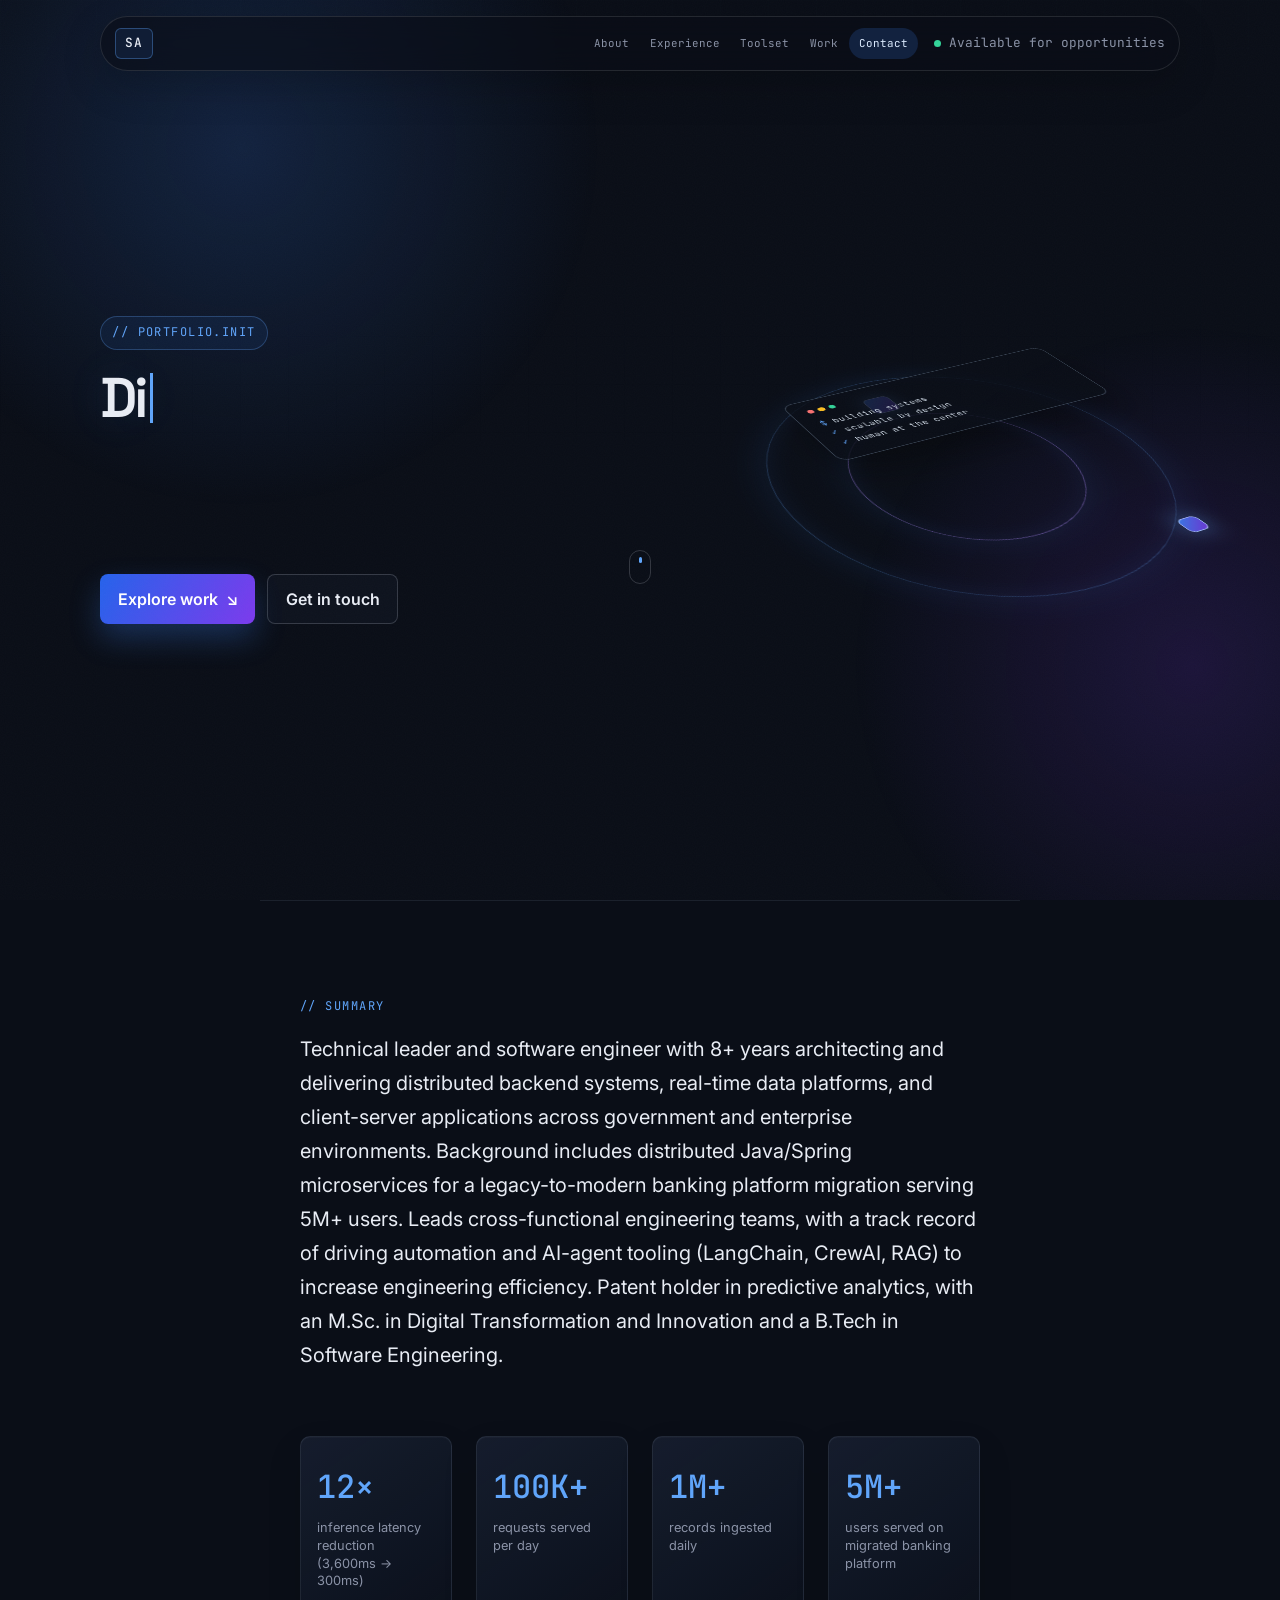
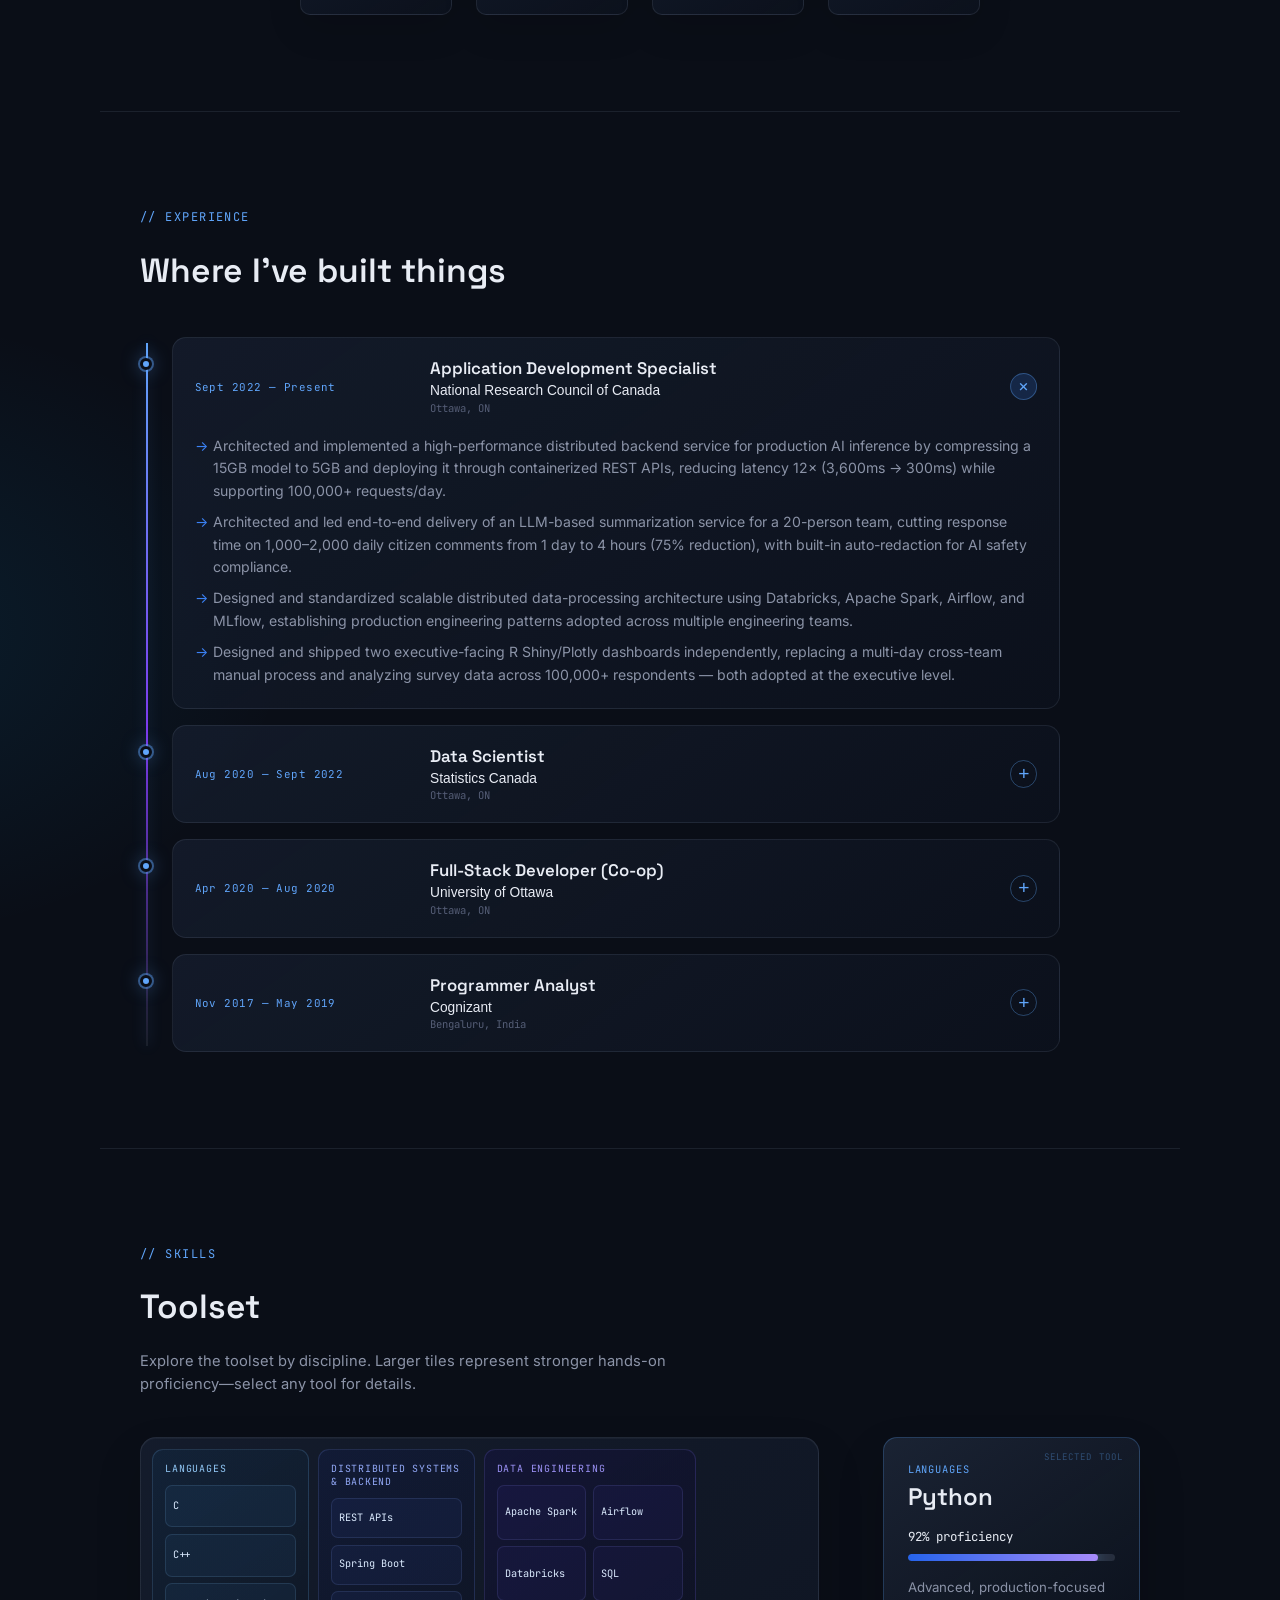
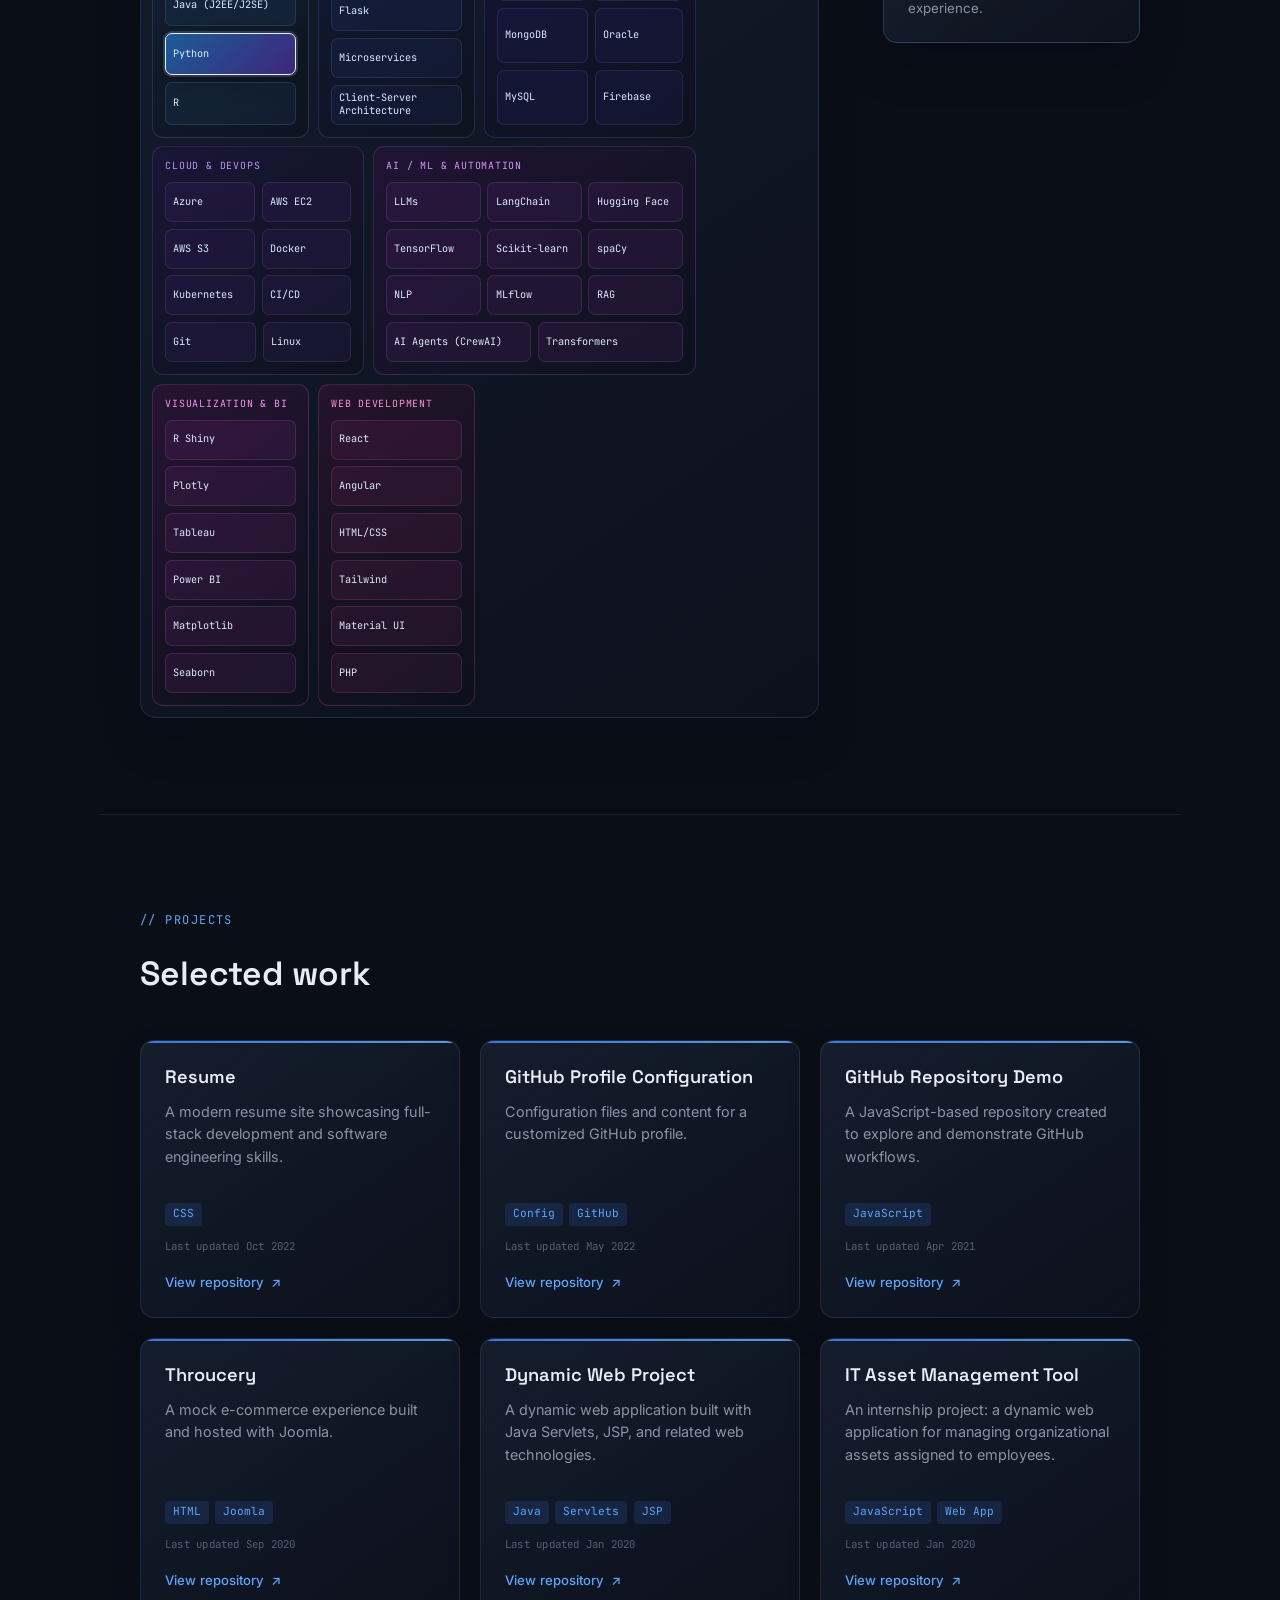
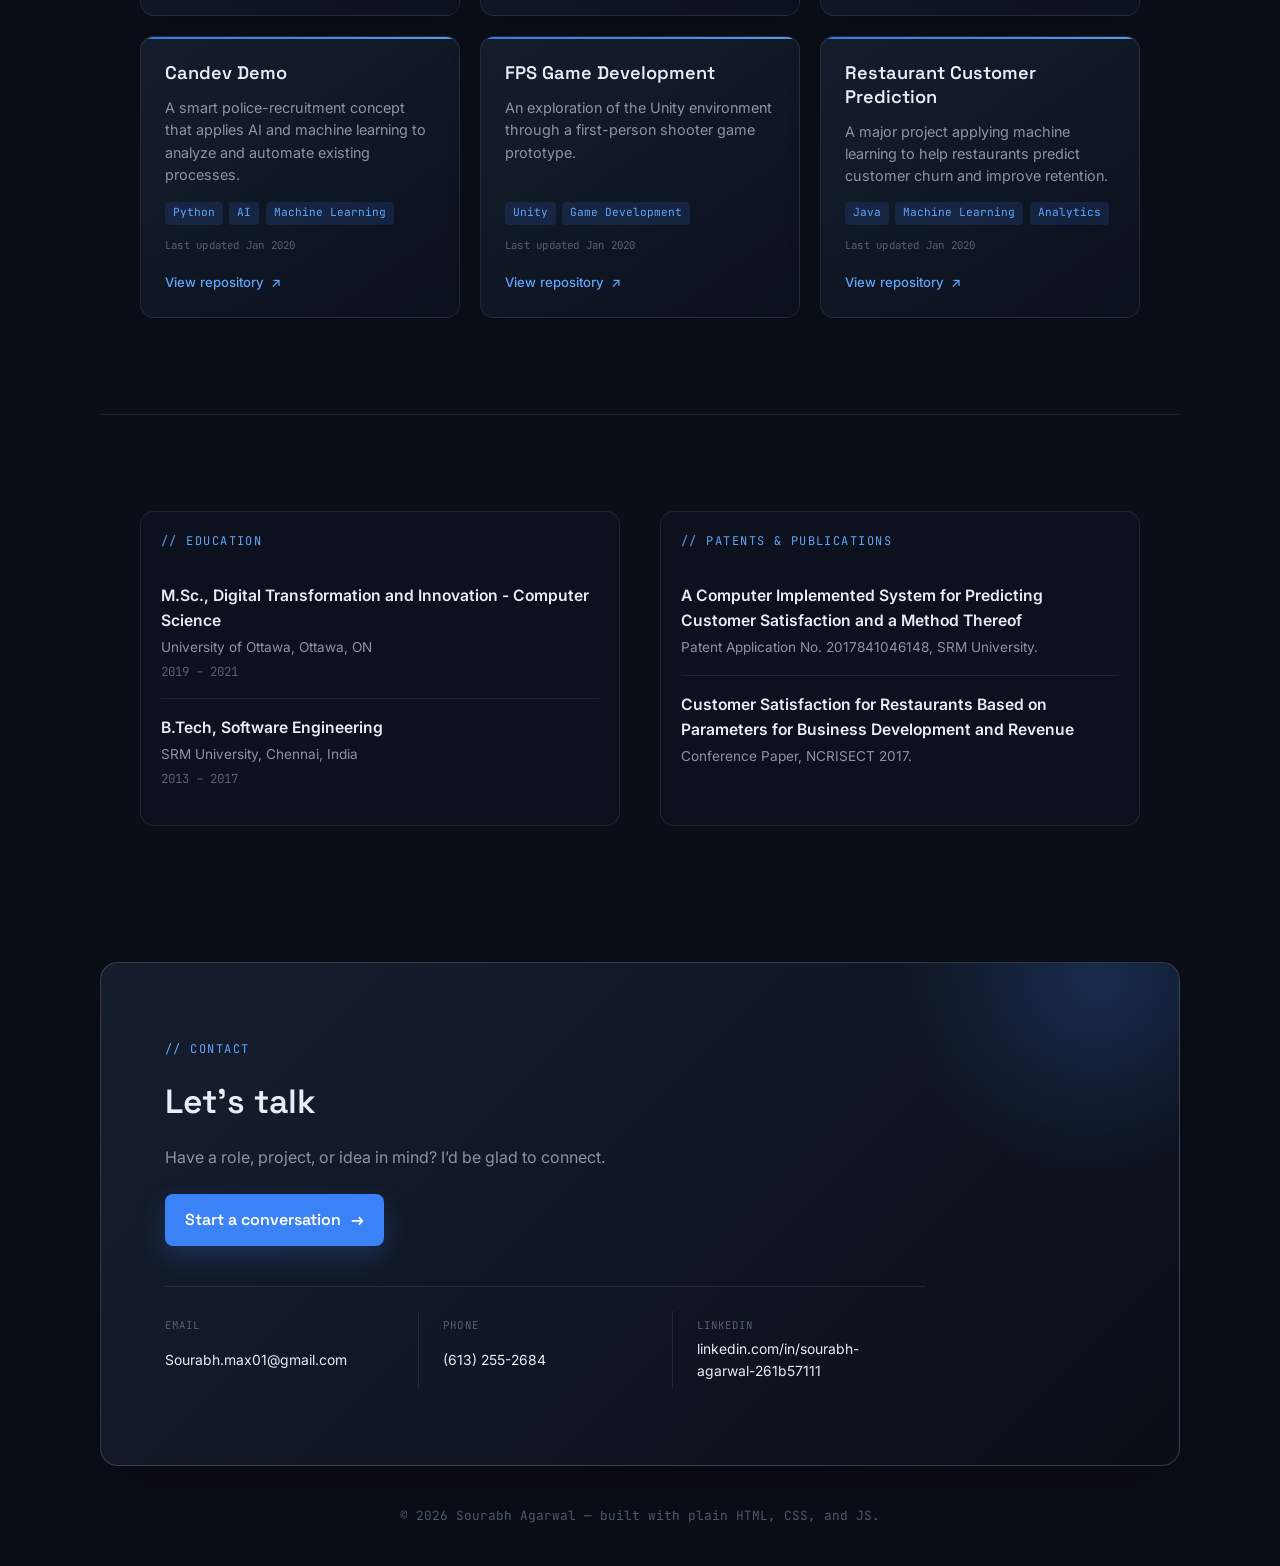
==== commit 6d41c231: "fixing some design issues" ====
--- a/index.html
+++ b/index.html
@@ -17,7 +17,14 @@
   <div class="noise-overlay" aria-hidden="true"></div>
 
   <nav class="nav" id="nav">
-    <span class="nav__mark">SA</span>
+    <a class="nav__mark" href="#hero" aria-label="Back to top">SA</a>
+    <div class="nav__links" aria-label="Primary navigation">
+      <a href="#summary">About</a>
+      <a href="#experience">Experience</a>
+      <a href="#skills">Toolset</a>
+      <a href="#projects">Work</a>
+      <a href="#contact">Contact</a>
+    </div>
     <div class="nav__status">
       <span class="status-dot" aria-hidden="true"></span>
       <span class="nav__status-text">Available for opportunities</span>
@@ -72,7 +79,7 @@
     <section id="skills" class="skills" aria-label="Skills">
       <p class="eyebrow">// SKILLS</p>
       <h2 class="section-heading">Toolset</h2>
-      <p class="skills__hint">Filter by discipline and compare hands-on proficiency in the interactive plot.</p>
+      <p class="skills__hint">Explore the toolset by discipline. Larger tiles represent stronger hands-on proficiency—select any tool for details.</p>
       <div class="skills__grid" id="skills-grid"></div>
     </section>
 
--- a/css/styles.css
+++ b/css/styles.css
@@ -743,6 +743,12 @@
   border-color: rgba(96, 165, 250, 0.35);
   background: rgba(59, 130, 246, 0.10);
 }
+.nav__links { display: none; align-items: center; gap: .1rem; margin-left: auto; margin-right: 1rem; }
+.nav__links a { padding: .42rem .6rem; border-radius: 999px; color: var(--text-muted); font-size: .68rem; transition: color .2s var(--ease), background .2s var(--ease); }
+.nav__links a:hover { color: var(--text-primary); background: rgba(255,255,255,.06); }
+.nav__links a.is-active { color: #dbeafe; background: rgba(59,130,246,.18); }
+@media (min-width: 760px) { .nav__links { display: flex; } }
+@media (max-width: 759px) { .nav { gap: .4rem; } .nav__links { display: flex; flex: 1; margin: 0; overflow-x: auto; scrollbar-width: none; } .nav__links::-webkit-scrollbar { display: none; } .nav__links a { padding: .38rem .45rem; font-size: .61rem; } .nav__status { display: none; } }
 .hero {
   min-height: min(920px, 100svh);
   padding: 7.5rem var(--space-4) 5rem;
@@ -790,26 +796,39 @@
 .timeline-entry { padding: 1.25rem 1.5rem 2.4rem; border: 1px solid transparent; border-radius: 12px; transition: background .3s var(--ease), border-color .3s var(--ease), transform .3s var(--ease); }
 .timeline-entry:hover { border-color: var(--border); background: rgba(18, 24, 38, .55); transform: translateX(6px); }
 .timeline-entry::before { left: calc(-1 * var(--space-4) + 1px); }
+.timeline { max-width: 920px; padding-left: 2rem; }
+.timeline::before { left: .35rem; width: 2px; background: linear-gradient(to bottom, #60a5fa, #7c3aed 55%, rgba(148,163,184,.12)); box-shadow: 0 0 14px rgba(96,165,250,.32); }
+.timeline-entry { padding: 0; margin-bottom: 1rem; border: 1px solid rgba(148,163,184,.13); border-radius: 14px; background: linear-gradient(145deg, rgba(23,31,48,.72), rgba(12,18,30,.68)); overflow: visible; }
+.timeline-entry:last-child { padding-bottom: 0; margin-bottom: 0; }
+.timeline-entry::before { left: -2.05rem; top: 1.25rem; width: 12px; height: 12px; border: 3px solid var(--bg); background: var(--accent-bright); box-shadow: 0 0 0 2px rgba(96,165,250,.45), 0 0 18px rgba(96,165,250,.52); }
+.timeline-entry:hover { border-color: rgba(96,165,250,.32); background: linear-gradient(145deg, rgba(30,41,59,.84), rgba(12,18,30,.75)); transform: translateX(0); }
+.timeline-entry__toggle { display: grid; grid-template-columns: minmax(8.5rem, .7fr) minmax(0, 1.8fr) auto; align-items: center; width: 100%; gap: 1rem; padding: 1.25rem 1.35rem; border: 0; background: transparent; color: inherit; text-align: left; cursor: pointer; }
+.timeline-entry__date { color: var(--accent-bright); font: .68rem var(--font-mono); letter-spacing: .04em; }
+.timeline-entry__heading { min-width: 0; }
+.timeline-entry__role { margin: 0; font-size: 1.05rem; line-height: 1.25; }
+.timeline-entry__company { margin-top: .25rem; color: var(--text-primary); font-size: .86rem; font-weight: 500; }
+.timeline-entry__location { margin-top: .15rem; color: var(--text-faint); font: .66rem var(--font-mono); }
+.timeline-entry__indicator { display: grid; place-items: center; width: 1.7rem; height: 1.7rem; border: 1px solid rgba(96,165,250,.35); border-radius: 50%; color: var(--accent-bright); font-size: 1.2rem; transition: transform .3s var(--ease), background .3s var(--ease); }
+.timeline-entry.is-expanded .timeline-entry__indicator { background: rgba(59,130,246,.18); transform: rotate(45deg); }
+.timeline-entry__details { display: grid; grid-template-rows: 0fr; opacity: 0; transition: grid-template-rows .45s var(--ease), opacity .3s ease; }
+.timeline-entry.is-expanded .timeline-entry__details { grid-template-rows: 1fr; opacity: 1; }
+.timeline-entry__bullets { min-height: 0; margin: 0; padding: 0 1.35rem; overflow: hidden; transition: padding-bottom .45s var(--ease); }
+.timeline-entry.is-expanded .timeline-entry__bullets { padding-bottom: 1.35rem; }
+.timeline-entry__bullets li { padding-left: 1.15rem; font-size: .88rem; }
+@media (max-width: 620px) { .nav { padding: .62rem .75rem; } .timeline { padding-left: 1.65rem; } .timeline-entry::before { left: -1.72rem; } .timeline-entry__toggle { grid-template-columns: 1fr auto; gap: .7rem; padding: 1rem; } .timeline-entry__date { grid-column: 1 / -1; } .timeline-entry__bullets { padding-inline: 1rem; } }
 .skill-tag { transition: transform .2s var(--ease), border-color .2s var(--ease), color .2s var(--ease); }
 .skill-tag:hover { transform: translateY(-2px); border-color: var(--accent-bright); color: var(--accent-bright); }
 .skills__hint { max-width: 540px; margin: calc(-1 * var(--space-3)) 0 var(--space-4); color: var(--text-muted); font-size: .92rem; }
 .skills__grid { grid-template-columns: minmax(0, 1.45fr) minmax(230px, .55fr); align-items: start; gap: clamp(1.5rem, 5vw, 4.5rem); }
 .skills-dashboard { overflow: hidden; border: 1px solid rgba(148, 163, 184, .15); border-radius: 16px; background: linear-gradient(145deg, rgba(23, 31, 48, .82), rgba(12, 18, 30, .82)); box-shadow: inset 0 1px rgba(255,255,255,.035), 0 22px 46px rgba(0,0,0,.16); }
-.skills-filters { display: flex; gap: .45rem; padding: .85rem; overflow-x: auto; border-bottom: 1px solid var(--border); scrollbar-width: thin; }
-.skills-filter { flex: 0 0 auto; padding: .42rem .66rem; border: 1px solid transparent; border-radius: 999px; background: transparent; color: var(--text-muted); font: .65rem var(--font-mono); cursor: pointer; transition: background .2s var(--ease), color .2s var(--ease), border-color .2s var(--ease); }
-.skills-filter:hover { color: var(--text-primary); background: rgba(96,165,250,.08); }
-.skills-filter.is-active { border-color: rgba(96,165,250,.36); background: rgba(59,130,246,.16); color: #dbeafe; }
-.skills-plot { position: relative; max-height: 470px; padding: .7rem .9rem .9rem; overflow-y: auto; background-image: linear-gradient(90deg, transparent 49.5%, rgba(148,163,184,.10) 50%, transparent 50.5%); background-size: calc(100% - 11.8rem) 100%; background-position: 10.2rem 0; background-repeat: no-repeat; }
-.skills-plot::before { content: "0%\00a0\00a0\00a0\00a0\00a0\00a0\00a0\00a0\00a0\00a0\00a0\00a0\00a0\00a0\00a0\00a0 50%\00a0\00a0\00a0\00a0\00a0\00a0\00a0\00a0\00a0\00a0\00a0\00a0\00a0\00a0\00a0\00a0 100%"; display: block; margin: 0 2.1rem .5rem 10.2rem; color: var(--text-faint); font: .55rem var(--font-mono); letter-spacing: .03em; white-space: nowrap; }
-.skill-plot__row { display: grid; grid-template-columns: 9.3rem minmax(70px, 1fr) 2rem; align-items: center; width: 100%; gap: .8rem; min-height: 2.35rem; padding: .35rem .15rem; border: 0; border-radius: 7px; background: transparent; color: var(--text-primary); text-align: left; cursor: pointer; transition: background .2s var(--ease), transform .2s var(--ease); }
-.skill-plot__row:hover { background: rgba(96,165,250,.08); transform: translateX(3px); }
-.skill-plot__row.is-selected { background: linear-gradient(90deg, rgba(37,99,235,.20), rgba(124,58,237,.08)); }
-.skill-plot__label { overflow: hidden; color: var(--text-muted); font: .68rem var(--font-mono); text-overflow: ellipsis; white-space: nowrap; transition: color .2s var(--ease); }
-.skill-plot__row.is-selected .skill-plot__label { color: white; }
-.skill-plot__track { position: relative; display: block; height: 2px; background: rgba(148,163,184,.16); }
-.skill-plot__track span { position: relative; display: block; height: 100%; border-radius: 99px; background: linear-gradient(90deg, #3b82f6, #a78bfa); box-shadow: 0 0 10px rgba(96,165,250,.42); }
-.skill-plot__track span::after { content: ""; position: absolute; top: 50%; right: -4px; width: 8px; height: 8px; border: 2px solid #dbeafe; border-radius: 50%; background: #60a5fa; box-shadow: 0 0 12px rgba(96,165,250,.72); transform: translateY(-50%); }
-.skill-plot__level { color: var(--accent-bright); font: .63rem var(--font-mono); }
+.skills-treemap { display: grid; grid-template-columns: repeat(12, 1fr); gap: .55rem; min-height: 500px; padding: .7rem; }
+.skills-treemap__group { grid-column: span var(--group-span); display: flex; flex-direction: column; min-height: 150px; padding: .75rem; overflow: hidden; border: 1px solid hsl(var(--hue) 80% 70% / .18); border-radius: 11px; background: linear-gradient(145deg, hsl(var(--hue) 70% 20% / .30), rgba(10,14,23,.36)); transition: transform .25s var(--ease), border-color .25s var(--ease), box-shadow .25s var(--ease); }
+.skills-treemap__group:hover { z-index: 1; border-color: hsl(var(--hue) 88% 72% / .48); box-shadow: 0 15px 26px rgba(0,0,0,.18); transform: translateY(-3px); }
+.skills-treemap__heading { margin: 0 0 .6rem; color: hsl(var(--hue) 85% 77%); font: .62rem var(--font-mono); letter-spacing: .08em; text-transform: uppercase; }
+.skills-treemap__tiles { display: flex; flex: 1; flex-wrap: wrap; gap: .42rem; align-content: stretch; }
+.skill-tile { flex: var(--weight) 1 72px; min-width: 64px; min-height: 40px; padding: .35rem .45rem; border: 1px solid hsl(var(--hue) 70% 72% / .15); border-radius: 7px; background: hsl(var(--hue) 55% 32% / .16); color: #dbeafe; font: .64rem/1.2 var(--font-mono); text-align: left; cursor: pointer; overflow-wrap: anywhere; transition: transform .2s var(--ease), background .2s var(--ease), border-color .2s var(--ease), box-shadow .2s var(--ease); }
+.skill-tile:hover, .skill-tile:focus-visible { z-index: 2; border-color: hsl(var(--hue) 88% 75% / .7); background: hsl(var(--hue) 64% 43% / .42); box-shadow: 0 8px 18px rgba(0,0,0,.22); transform: scale(1.04); outline: 0; }
+.skill-tile.is-selected { border-color: #e0f2fe; background: linear-gradient(135deg, hsl(var(--hue) 78% 52% / .58), rgba(124,58,237,.44)); box-shadow: 0 0 0 2px rgba(191,219,254,.18), 0 8px 18px rgba(0,0,0,.25); }
 .skill-detail { position: sticky; top: 6rem; padding: 1.5rem; border: 1px solid rgba(96, 165, 250, .26); border-radius: 14px; background: linear-gradient(145deg, rgba(30, 41, 59, .8), rgba(12, 18, 30, .78)); box-shadow: 0 22px 46px rgba(0,0,0,.2); overflow: hidden; }
 .skill-detail::before { content: "SELECTED TOOL"; position: absolute; right: 1rem; top: .8rem; color: rgba(96,165,250,.35); font: .57rem var(--font-mono); letter-spacing: .12em; }
 .skill-detail__eyebrow { color: var(--accent-bright); font: .65rem var(--font-mono); letter-spacing: .09em; text-transform: uppercase; }
@@ -818,8 +837,8 @@
 .skill-detail__meter { height: .45rem; margin-top: .55rem; overflow: hidden; border-radius: 99px; background: rgba(148, 163, 184, .18); }
 .skill-detail__meter span { display: block; height: 100%; border-radius: inherit; background: linear-gradient(90deg, #2563eb, #a78bfa); box-shadow: 0 0 14px rgba(96,165,250,.62); transition: width .55s var(--ease); }
 .skill-detail__copy { margin-top: 1rem; color: var(--text-muted); font-size: .83rem; line-height: 1.55; }
-@media (max-width: 760px) { .skills__grid { grid-template-columns: 1fr; } .skills-plot { max-height: 390px; } .skill-detail { position: static; max-width: 540px; width: 100%; margin: 0 auto; } }
-@media (max-width: 480px) { .skills-plot { padding-inline: .55rem; background-position: 7.5rem 0; background-size: calc(100% - 8.9rem) 100%; } .skills-plot::before { margin-left: 7.5rem; font-size: .48rem; } .skill-plot__row { grid-template-columns: 6.6rem minmax(50px, 1fr) 1.8rem; gap: .55rem; } .skill-plot__label { font-size: .59rem; } }
+@media (max-width: 760px) { .skills__grid { grid-template-columns: 1fr; } .skill-detail { position: static; max-width: 540px; width: 100%; margin: 0 auto; } }
+@media (max-width: 560px) { .skills-treemap { grid-template-columns: repeat(2, 1fr); } .skills-treemap__group { grid-column: span 2; min-height: 135px; } .skill-tile { flex-basis: 78px; } }
 .project-card { min-height: 278px; }
 .project-card::before { height: 2px; opacity: .9; }
 .education { gap: 2.5rem; }
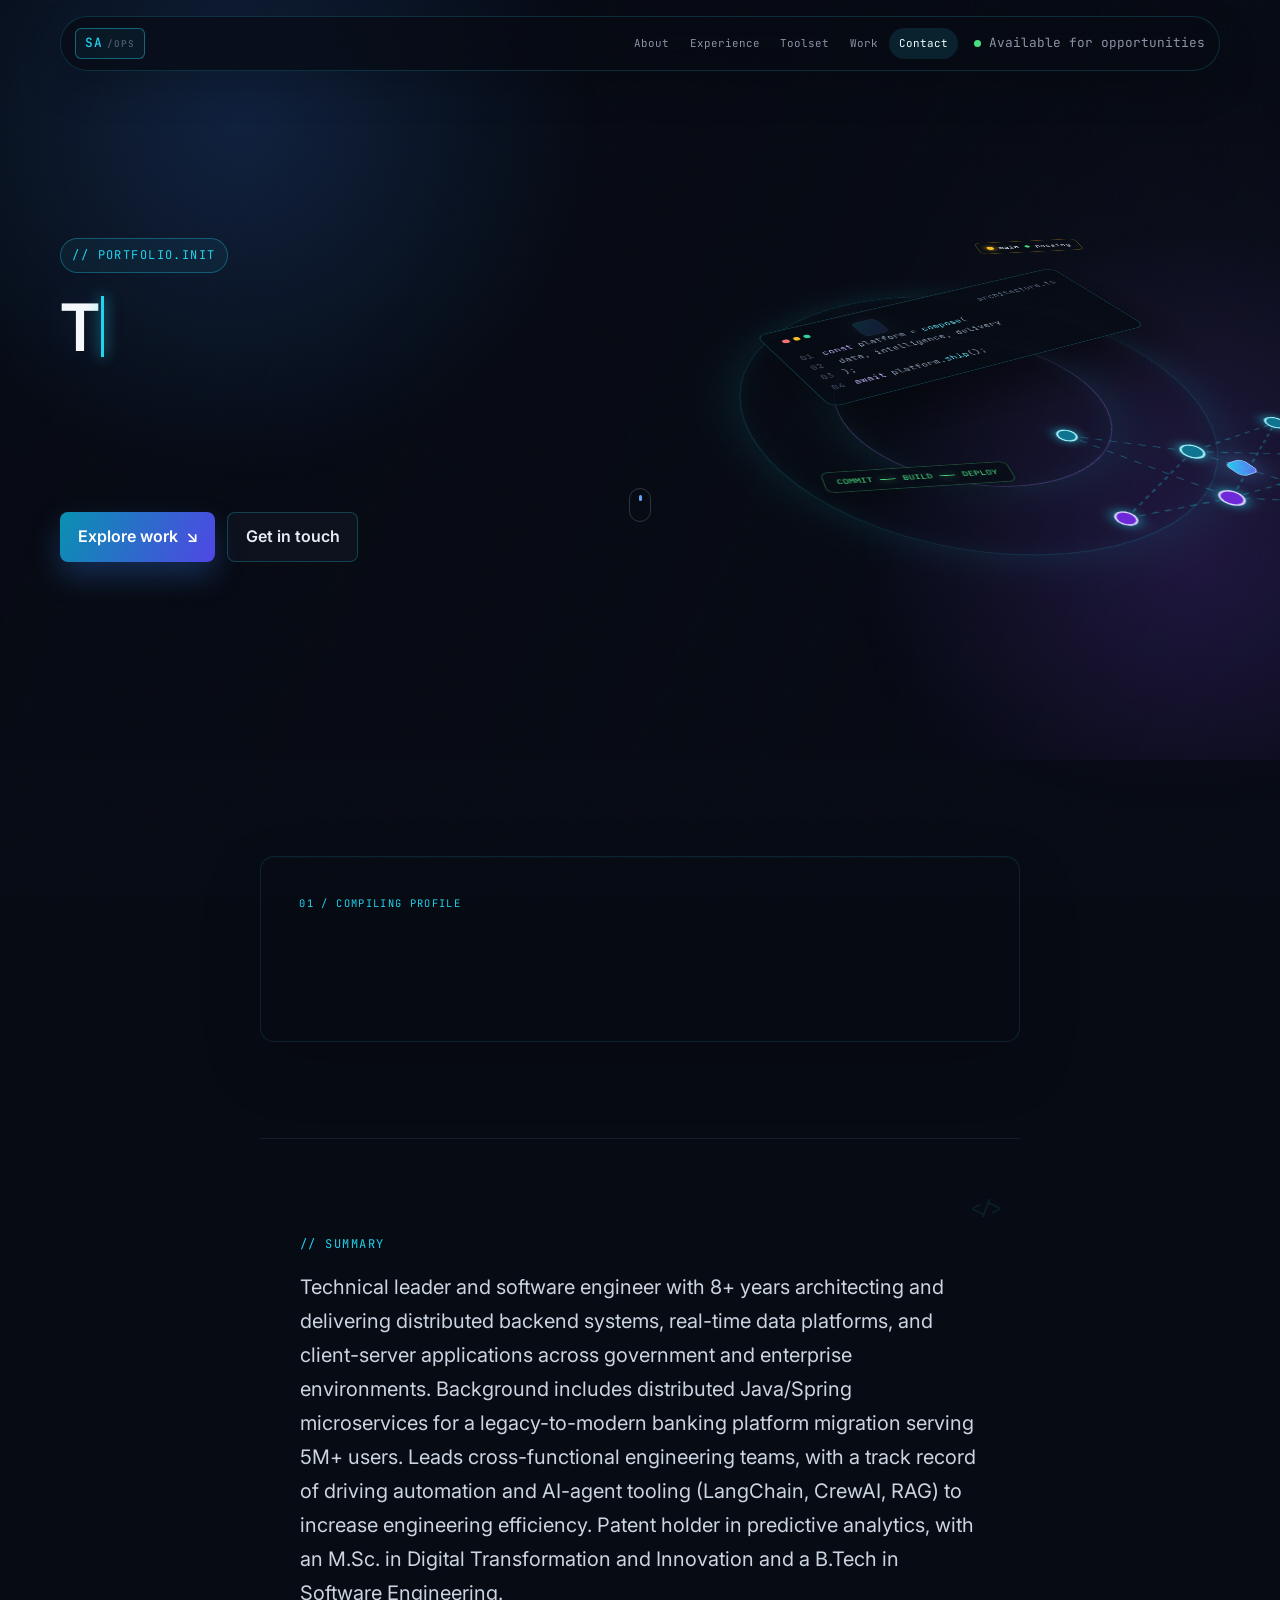
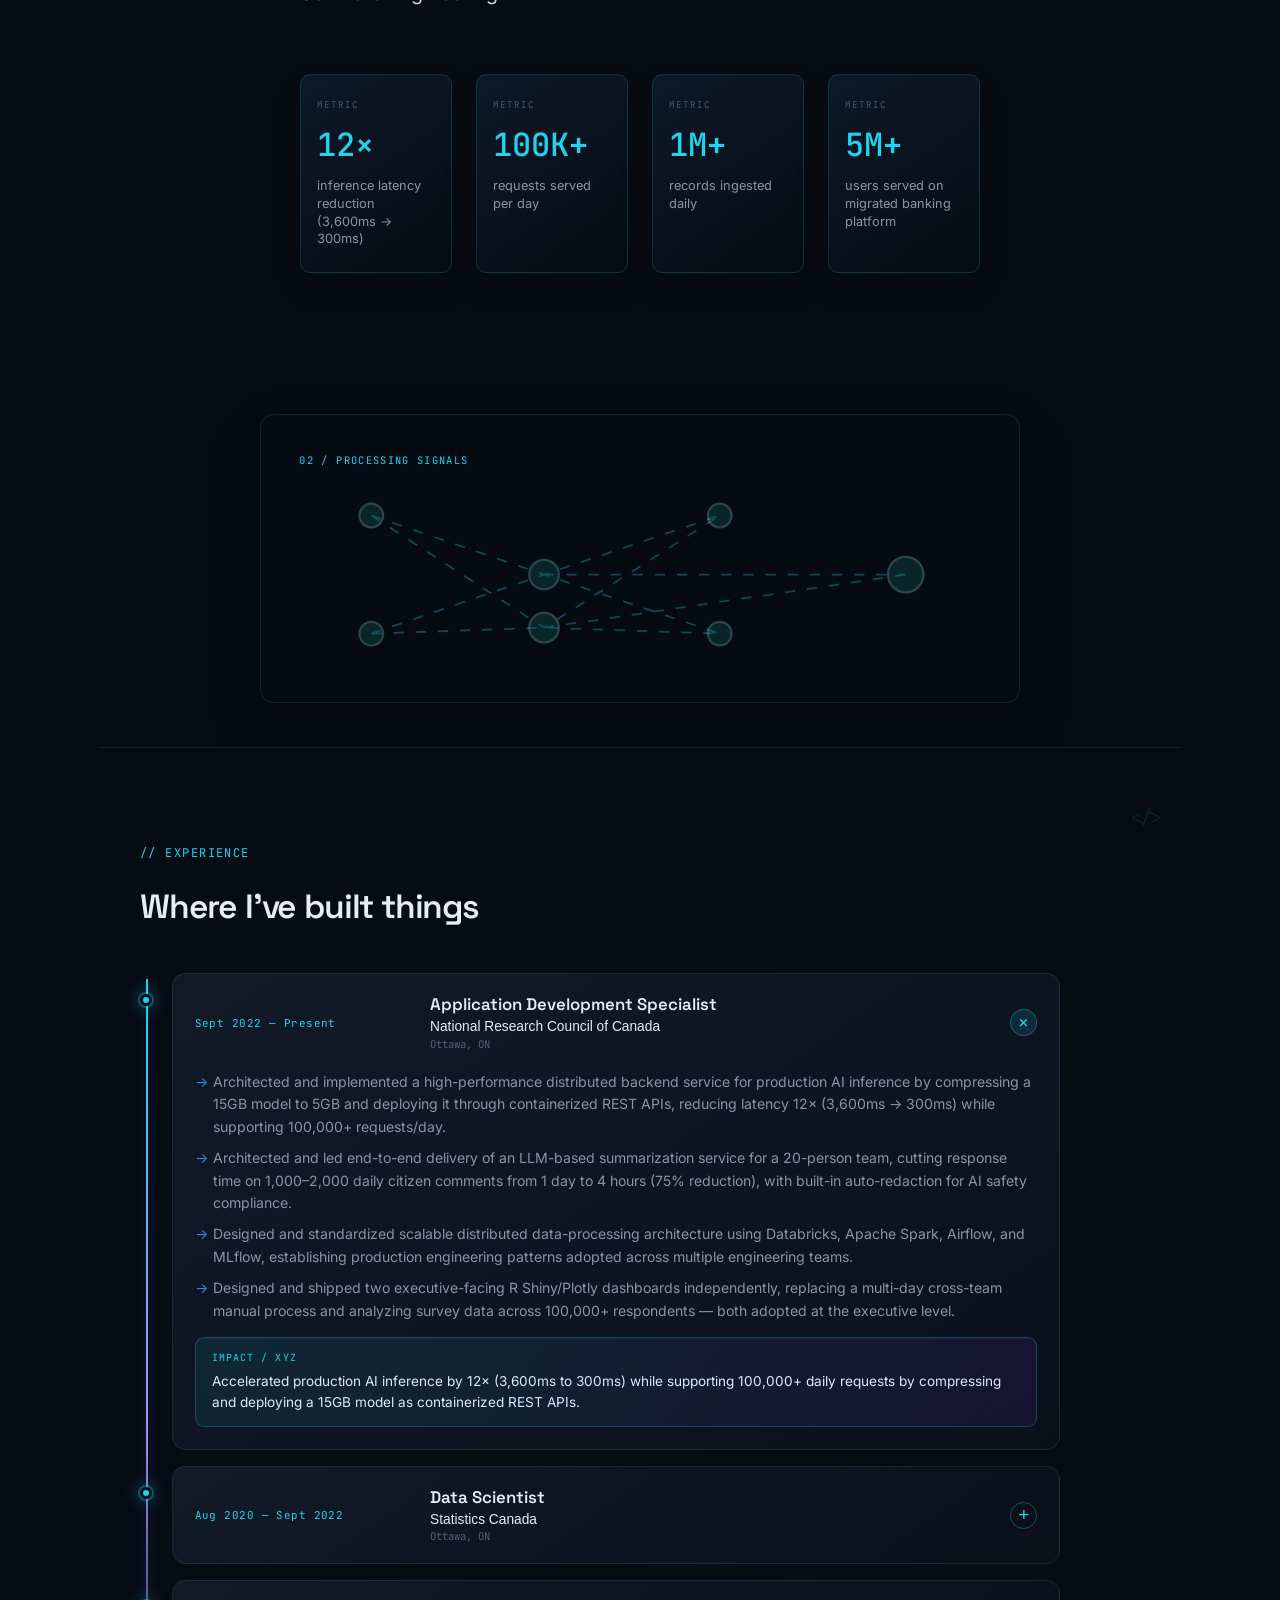
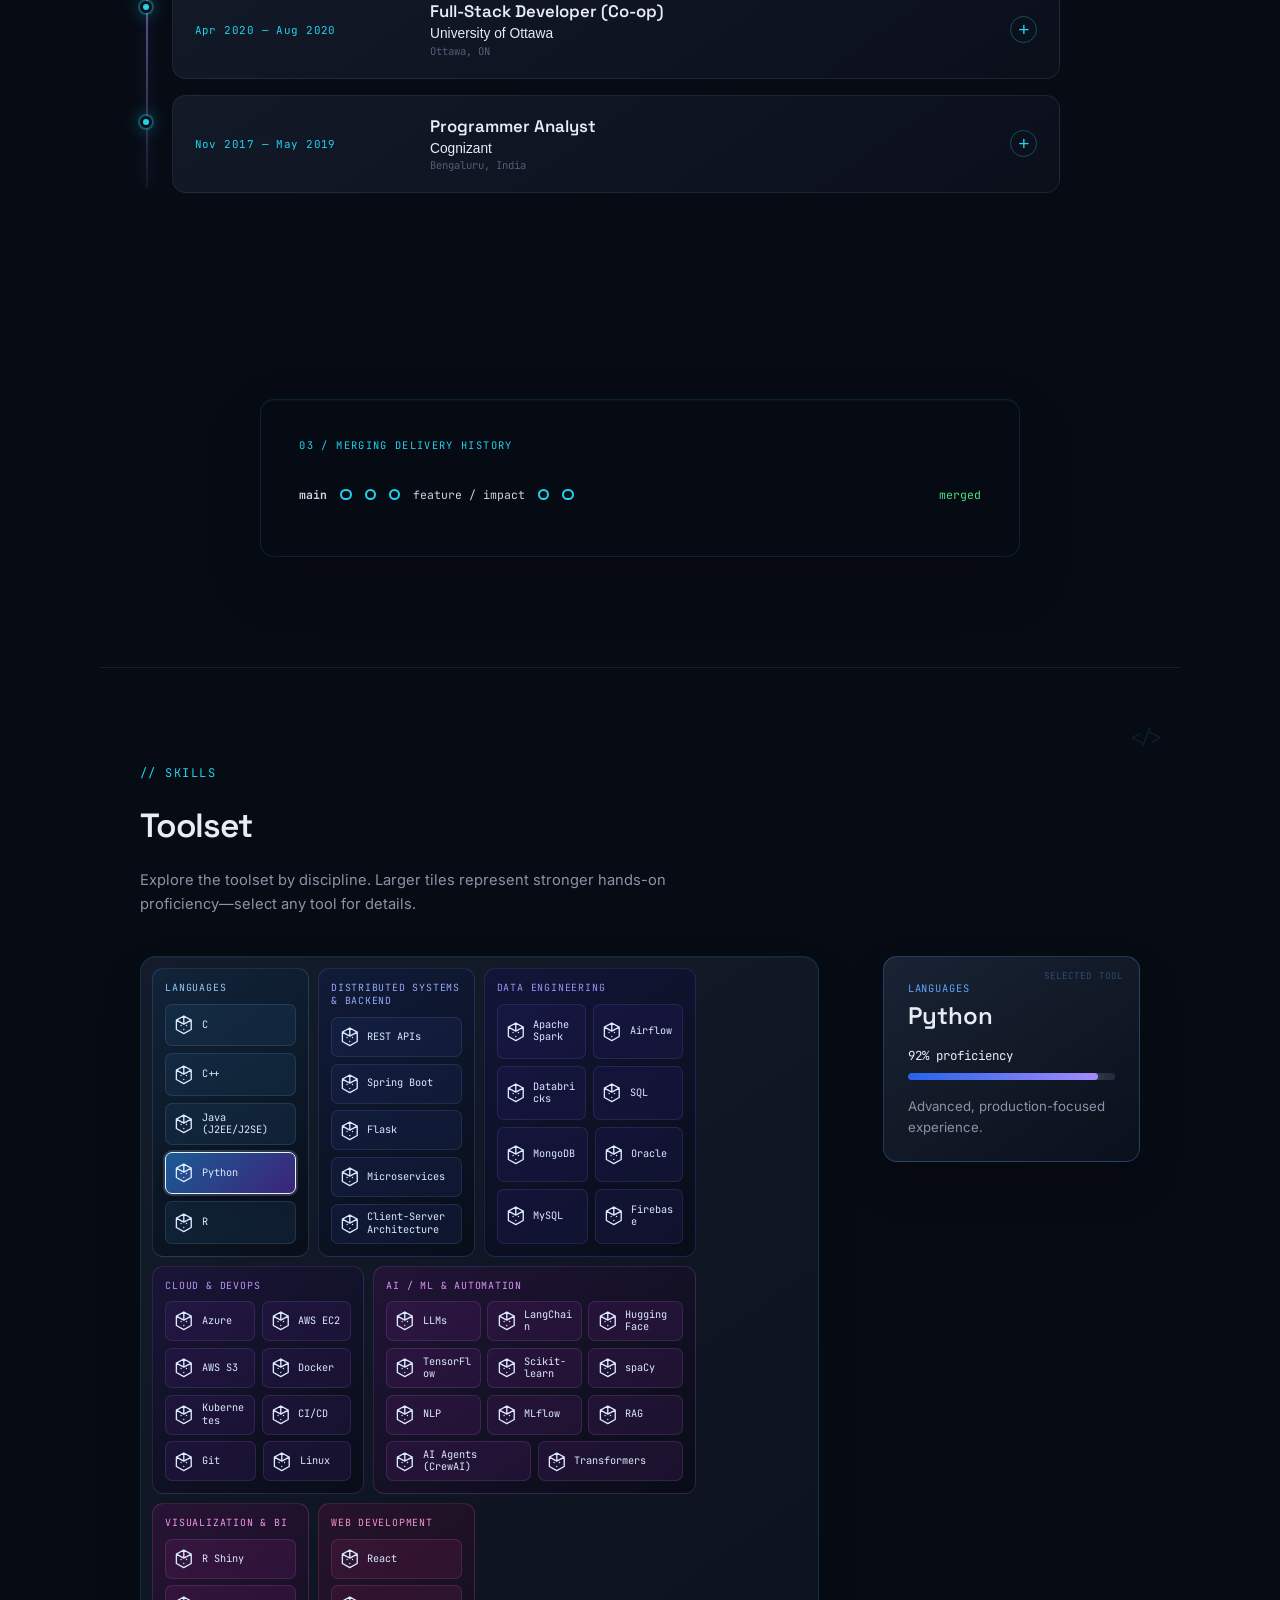
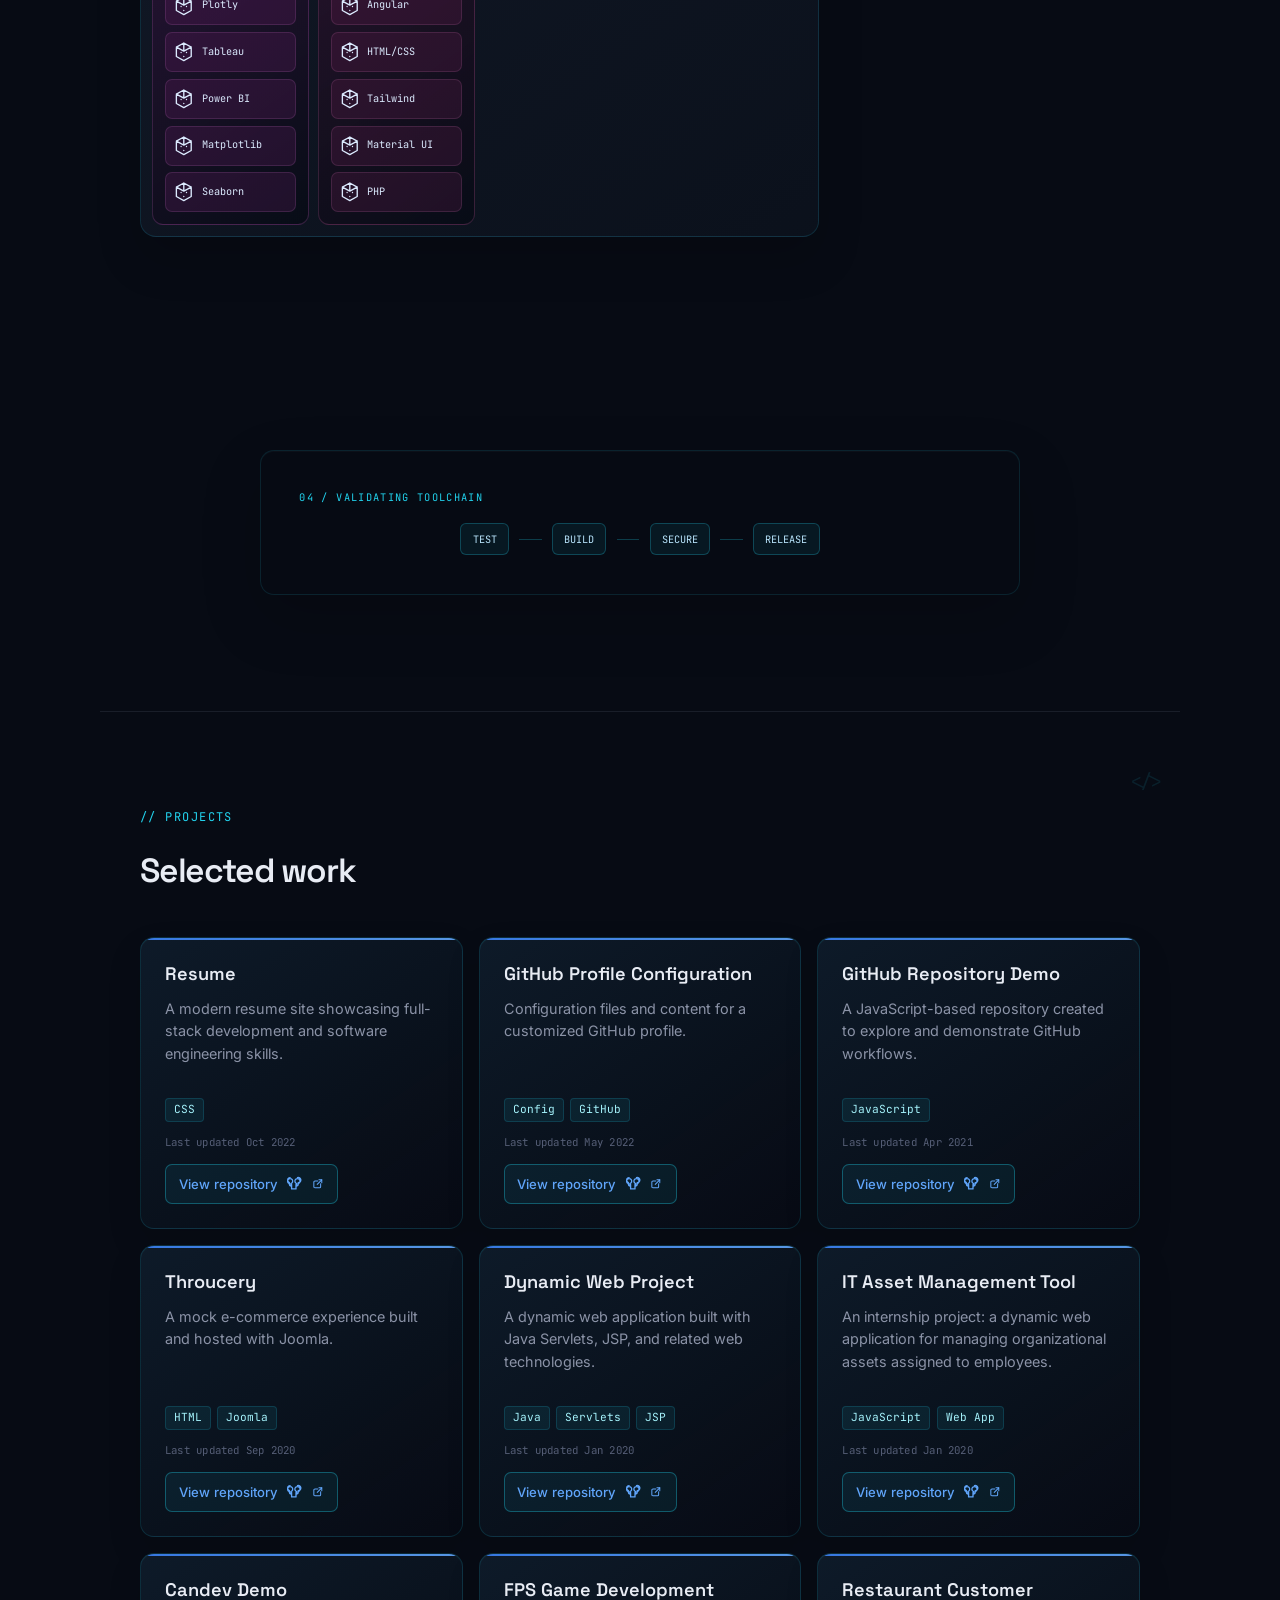
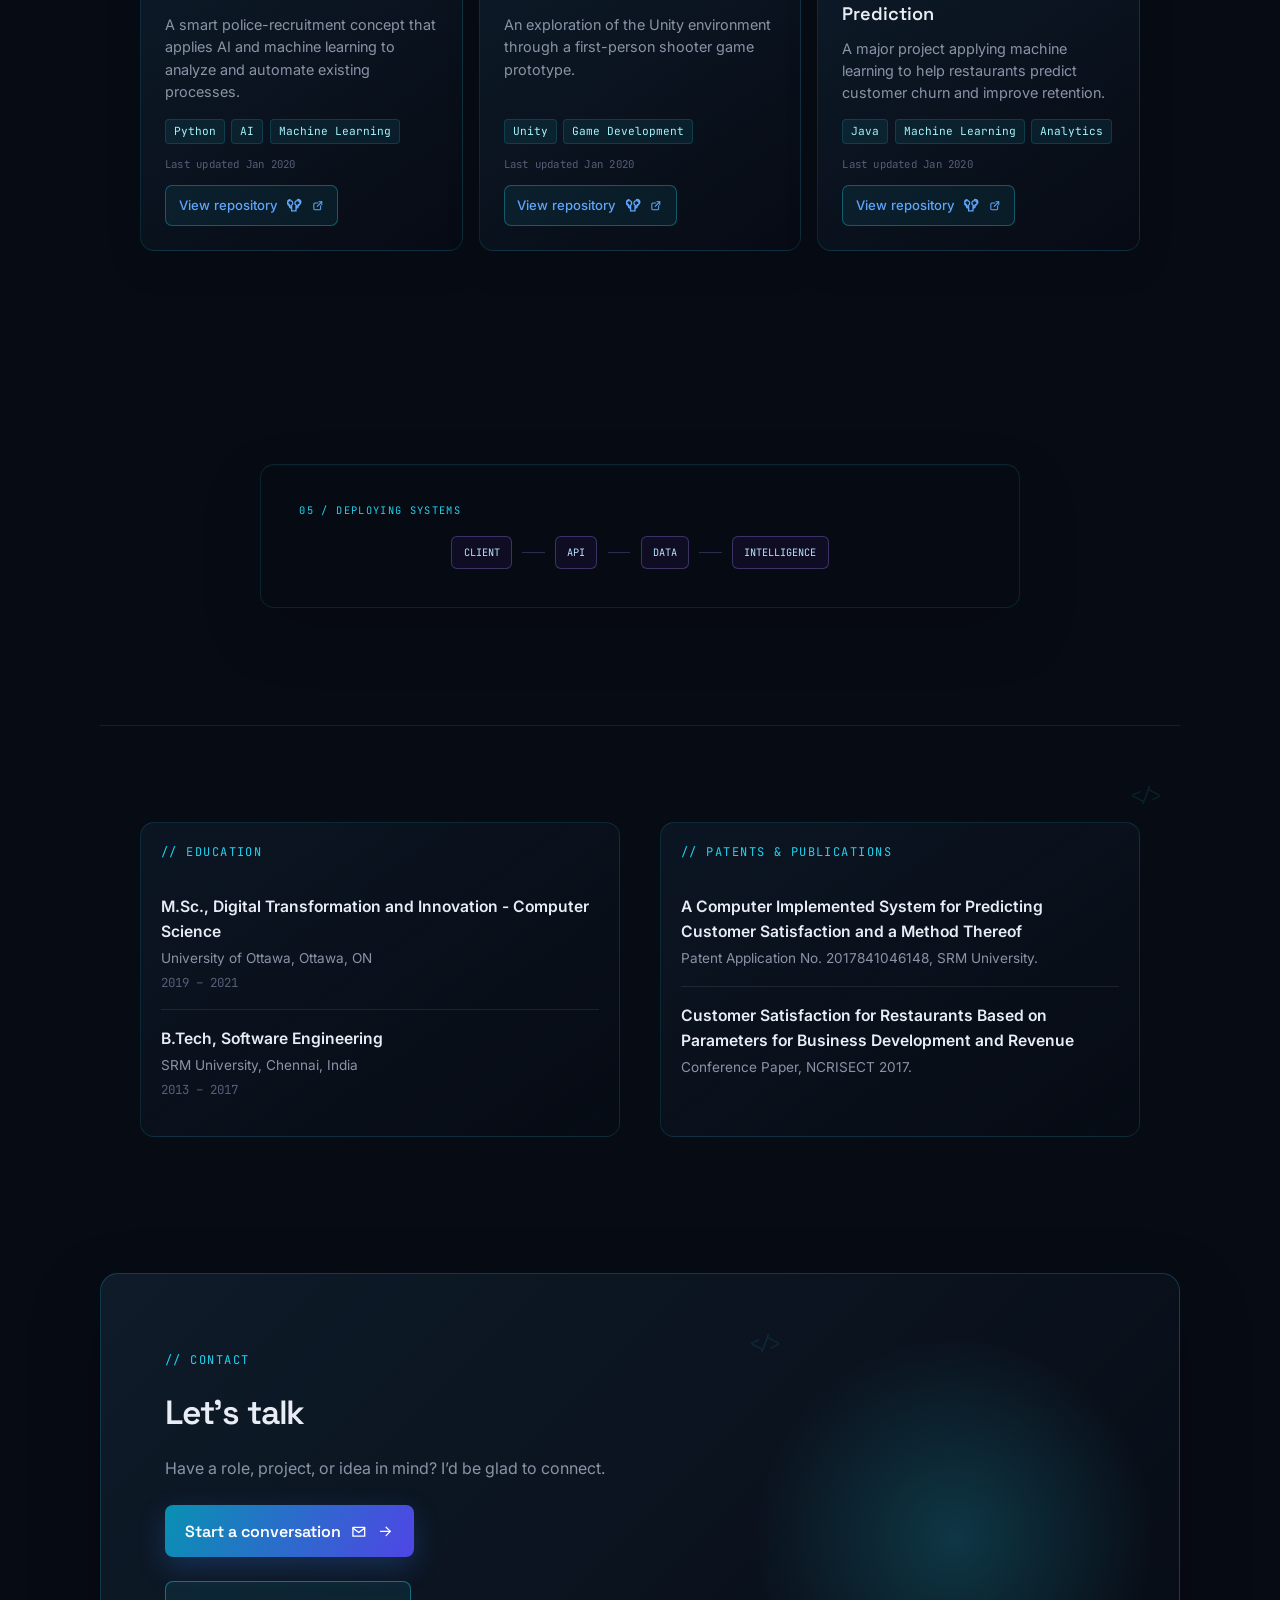
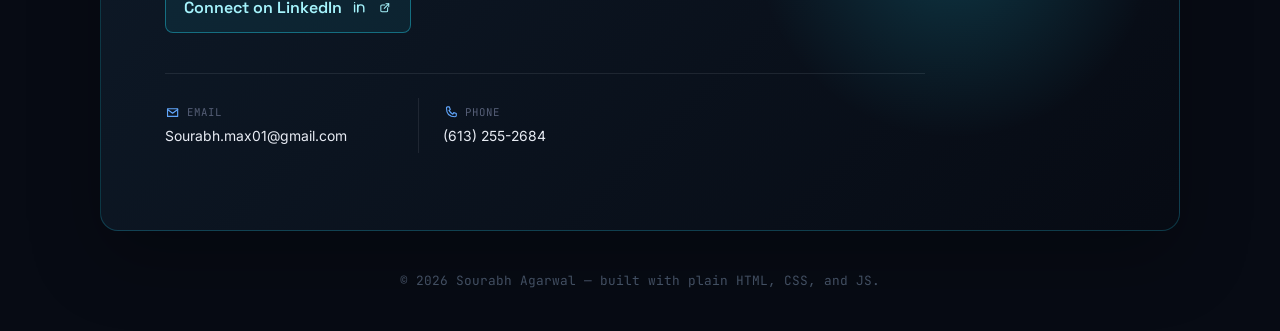
==== commit 795bcc0d: "fixing the design layout and experience section" ====
--- a/index.html
+++ b/index.html
@@ -17,7 +17,7 @@
   <div class="noise-overlay" aria-hidden="true"></div>
 
   <nav class="nav" id="nav">
-    <a class="nav__mark" href="#hero" aria-label="Back to top">SA</a>
+    <a class="nav__mark" href="#hero" aria-label="Back to top">SA<span>/OPS</span></a>
     <div class="nav__links" aria-label="Primary navigation">
       <a href="#summary">About</a>
       <a href="#experience">Experience</a>
@@ -29,6 +29,7 @@
       <span class="status-dot" aria-hidden="true"></span>
       <span class="nav__status-text">Available for opportunities</span>
     </div>
+    <span class="nav__progress" aria-hidden="true"></span>
   </nav>
 
   <main id="main-content">
@@ -54,15 +55,29 @@
         <div class="hero-orbit hero-orbit--inner"></div>
         <div class="hero-node hero-node--one"></div>
         <div class="hero-node hero-node--two"></div>
-        <div class="hero-terminal">
-          <div class="hero-terminal__bar"><span></span><span></span><span></span></div>
-          <p><i>$</i> building systems</p>
-          <p><i>✓</i> scalable by design</p>
-          <p><i>✓</i> human at the center</p>
+        <div class="hero-terminal hero-terminal--code">
+          <div class="hero-terminal__bar"><span></span><span></span><span></span><b>architecture.ts</b></div>
+          <p><i>01</i> <em>const</em> platform = <strong>compose</strong>(</p>
+          <p><i>02</i> &nbsp;data, intelligence, delivery</p>
+          <p><i>03</i> );</p>
+          <p><i>04</i> <em>await</em> platform.<strong>ship</strong>();</p>
         </div>
+        <div class="hero-pipeline"><span>COMMIT</span><i></i><span>BUILD</span><i></i><span>DEPLOY</span></div>
+        <div class="hero-git"><span></span><b>main</b><i>●</i> passing</div>
+        <svg class="hero-neural" viewBox="0 0 260 150" fill="none" xmlns="http://www.w3.org/2000/svg">
+          <path d="M28 26L110 55L190 26M28 26L110 110L190 26M28 124L110 55L190 124M28 124L110 110L190 124M110 55L238 75M110 110L238 75" />
+          <g><circle cx="28" cy="26" r="7"/><circle cx="28" cy="124" r="7"/><circle cx="110" cy="55" r="8"/><circle cx="110" cy="110" r="8"/><circle cx="190" cy="26" r="7"/><circle cx="190" cy="124" r="7"/><circle cx="238" cy="75" r="9"/></g>
+        </svg>
       </div>
       <div class="hero__bg" aria-hidden="true" id="hero-bg"></div>
     </section>
+
+    <div class="scroll-scene scroll-scene--code" data-scene="code" aria-hidden="true">
+      <div class="scroll-scene__inner">
+        <span class="scroll-scene__label">01 / COMPILING PROFILE</span>
+        <div class="scene-code"><i>const</i> engineer = <b>build</b>(<span>systems</span>);<br><i>await</i> engineer.<b>ship</b>();</div>
+      </div>
+    </div>
 
     <section id="summary" class="summary" aria-label="Summary">
       <p class="eyebrow">// SUMMARY</p>
@@ -70,11 +85,25 @@
       <div class="stats" id="stats-grid"></div>
     </section>
 
+    <div class="scroll-scene scroll-scene--neural" data-scene="neural" aria-hidden="true">
+      <div class="scroll-scene__inner">
+        <span class="scroll-scene__label">02 / PROCESSING SIGNALS</span>
+        <svg class="scene-neural" viewBox="0 0 420 120" fill="none" xmlns="http://www.w3.org/2000/svg"><path d="M28 20L145 60L264 20M28 20L145 96L264 20M28 100L145 60L264 100M28 100L145 96L264 100M145 60L390 60M145 96L390 60"/><g><circle cx="28" cy="20" r="8"/><circle cx="28" cy="100" r="8"/><circle cx="145" cy="60" r="10"/><circle cx="145" cy="96" r="10"/><circle cx="264" cy="20" r="8"/><circle cx="264" cy="100" r="8"/><circle cx="390" cy="60" r="12"/></g></svg>
+      </div>
+    </div>
+
     <section id="experience" class="experience" aria-label="Experience">
       <p class="eyebrow">// EXPERIENCE</p>
       <h2 class="section-heading">Where I've built things</h2>
       <div class="timeline" id="timeline"></div>
     </section>
+
+    <div class="scroll-scene scroll-scene--git" data-scene="git" aria-hidden="true">
+      <div class="scroll-scene__inner">
+        <span class="scroll-scene__label">03 / MERGING DELIVERY HISTORY</span>
+        <div class="scene-git"><b>main</b><i></i><i></i><i></i><span>feature / impact</span><i></i><i></i><strong>merged</strong></div>
+      </div>
+    </div>
 
     <section id="skills" class="skills" aria-label="Skills">
       <p class="eyebrow">// SKILLS</p>
@@ -83,11 +112,25 @@
       <div class="skills__grid" id="skills-grid"></div>
     </section>
 
+    <div class="scroll-scene scroll-scene--pipeline" data-scene="pipeline" aria-hidden="true">
+      <div class="scroll-scene__inner">
+        <span class="scroll-scene__label">04 / VALIDATING TOOLCHAIN</span>
+        <div class="scene-pipeline"><span>TEST</span><i></i><span>BUILD</span><i></i><span>SECURE</span><i></i><span>RELEASE</span></div>
+      </div>
+    </div>
+
     <section id="projects" class="projects" aria-label="Projects">
       <p class="eyebrow">// PROJECTS</p>
       <h2 class="section-heading">Selected work</h2>
       <div class="projects__grid" id="projects-grid"></div>
     </section>
+
+    <div class="scroll-scene scroll-scene--deploy" data-scene="deploy" aria-hidden="true">
+      <div class="scroll-scene__inner">
+        <span class="scroll-scene__label">05 / DEPLOYING SYSTEMS</span>
+        <div class="scene-deploy"><span>CLIENT</span><i></i><span>API</span><i></i><span>DATA</span><i></i><span>INTELLIGENCE</span></div>
+      </div>
+    </div>
 
     <section id="education" class="education" aria-label="Education and patents">
       <div class="education__col">
--- a/css/styles.css
+++ b/css/styles.css
@@ -812,10 +812,14 @@
 .timeline-entry.is-expanded .timeline-entry__indicator { background: rgba(59,130,246,.18); transform: rotate(45deg); }
 .timeline-entry__details { display: grid; grid-template-rows: 0fr; opacity: 0; transition: grid-template-rows .45s var(--ease), opacity .3s ease; }
 .timeline-entry.is-expanded .timeline-entry__details { grid-template-rows: 1fr; opacity: 1; }
-.timeline-entry__bullets { min-height: 0; margin: 0; padding: 0 1.35rem; overflow: hidden; transition: padding-bottom .45s var(--ease); }
-.timeline-entry.is-expanded .timeline-entry__bullets { padding-bottom: 1.35rem; }
+.timeline-entry__details-content { min-height: 0; overflow: hidden; }
+.timeline-entry__bullets { margin: 0; padding: 0 1.35rem; transition: padding-bottom .45s var(--ease); }
+.timeline-entry.is-expanded .timeline-entry__bullets { padding-bottom: .9rem; }
 .timeline-entry__bullets li { padding-left: 1.15rem; font-size: .88rem; }
-@media (max-width: 620px) { .nav { padding: .62rem .75rem; } .timeline { padding-left: 1.65rem; } .timeline-entry::before { left: -1.72rem; } .timeline-entry__toggle { grid-template-columns: 1fr auto; gap: .7rem; padding: 1rem; } .timeline-entry__date { grid-column: 1 / -1; } .timeline-entry__bullets { padding-inline: 1rem; } }
+.timeline-entry__impact { margin: 0 1.35rem 1.35rem; padding: .85rem 1rem; border: 1px solid rgba(34,211,238,.25); border-radius: 9px; background: linear-gradient(115deg, rgba(34,211,238,.09), rgba(124,58,237,.1)); box-shadow: inset 0 1px rgba(255,255,255,.035); }
+.timeline-entry__impact-label { display: block; margin-bottom: .4rem; color: var(--cyan); font: .62rem var(--font-mono); letter-spacing: .11em; text-transform: uppercase; }
+.timeline-entry__impact-copy { color: #dbeafe; font-size: .85rem; line-height: 1.55; }
+@media (max-width: 620px) { .nav { padding: .62rem .75rem; } .timeline { padding-left: 1.65rem; } .timeline-entry::before { left: -1.72rem; } .timeline-entry__toggle { grid-template-columns: 1fr auto; gap: .7rem; padding: 1rem; } .timeline-entry__date { grid-column: 1 / -1; } .timeline-entry__bullets { padding-inline: 1rem; } .timeline-entry__impact { margin-inline: 1rem; } }
 .skill-tag { transition: transform .2s var(--ease), border-color .2s var(--ease), color .2s var(--ease); }
 .skill-tag:hover { transform: translateY(-2px); border-color: var(--accent-bright); color: var(--accent-bright); }
 .skills__hint { max-width: 540px; margin: calc(-1 * var(--space-3)) 0 var(--space-4); color: var(--text-muted); font-size: .92rem; }
@@ -849,6 +853,102 @@
 @media (max-width: 560px) { .nav { top: .65rem; width: calc(100% - 1.25rem); } .nav__status-text { display: none; } .hero { padding: 7rem var(--space-3) 4.5rem; } .hero__stage { display: none; } .hero__scroll-cue { bottom: 1.4rem; } .timeline-entry { padding: .25rem 0 2.4rem; } }
 
 /* ============================================================
+   DEVELOPER OPERATIONS CONTROL ROOM THEME
+   ============================================================ */
+:root { --cyan: #22d3ee; --violet: #a78bfa; --lime: #4ade80; --amber: #fbbf24; }
+body { background: #070b14; }
+body::before { opacity: .52; background-image: linear-gradient(rgba(56,189,248,.045) 1px, transparent 1px), linear-gradient(90deg, rgba(56,189,248,.045) 1px, transparent 1px); background-size: 36px 36px; }
+body::after { content: ""; position: fixed; inset: 0; z-index: -1; pointer-events: none; background: radial-gradient(560px circle at 10% 15%, rgba(34,211,238,.07), transparent 62%), radial-gradient(620px circle at 92% 48%, rgba(167,139,250,.08), transparent 62%); }
+.noise-overlay { opacity: .018; }
+.nav { width: min(calc(100% - 2rem), 1160px); border-color: rgba(34,211,238,.18); background: rgba(7,11,20,.72); }
+.nav__mark { display: flex; gap: .22rem; align-items: baseline; border-color: rgba(34,211,238,.42); color: var(--cyan); background: rgba(34,211,238,.06); }
+.nav__mark span { color: var(--text-faint); font-size: .58rem; }
+.nav__links a.is-active { color: #ecfeff; background: rgba(34,211,238,.12); }
+.nav__progress { position: absolute; bottom: -1px; left: 1.5rem; width: calc((100% - 3rem) * var(--scroll-progress, 0)); height: 1px; background: linear-gradient(90deg, var(--cyan), var(--violet)); box-shadow: 0 0 10px var(--cyan); transition: width .12s linear; }
+.status-dot { background: var(--lime); }
+.hero { min-height: 760px; background: linear-gradient(115deg, rgba(7,11,20,.92) 0%, rgba(7,11,20,.62) 54%, rgba(7,11,20,.06) 100%); }
+.hero__inner { max-width: 1160px; padding-right: min(48vw, 530px); }
+.hero .eyebrow { color: var(--cyan); border-color: rgba(34,211,238,.32); background: rgba(34,211,238,.06); }
+.hero__typing { font-size: clamp(2.2rem, 5.6vw, 4.25rem); background: linear-gradient(100deg, #f8fafc 12%, #bae6fd 49%, #c4b5fd 88%); background-clip: text; -webkit-background-clip: text; color: transparent; }
+.hero__title { color: #94a3b8; }
+.cursor { background: var(--cyan); box-shadow: 0 0 14px var(--cyan); }
+.hero__button--primary { background: linear-gradient(115deg, #0891b2, #4f46e5); }
+.hero__button--quiet { border-color: rgba(34,211,238,.25); }
+.hero__stage { right: max(4vw, calc((100vw - 1160px) / 2)); width: min(43vw, 500px); transform: translateY(calc(-45% + var(--scroll-shift, 0px))) rotateX(calc(58deg + var(--pointer-y, 0deg))) rotateZ(-24deg) rotateY(var(--pointer-x, 0deg)); transition: transform .25s var(--ease); }
+.hero-orbit { border-color: rgba(34,211,238,.22); box-shadow: 0 0 54px rgba(34,211,238,.13), inset 0 0 28px rgba(34,211,238,.06); }
+.hero-orbit--inner { border-color: rgba(167,139,250,.38); }
+.hero-node { background: linear-gradient(135deg, var(--cyan), #6366f1); }
+.hero-terminal { border-color: rgba(34,211,238,.24); background: rgba(5,10,18,.84); box-shadow: 0 36px 70px rgba(0,0,0,.45), inset 0 1px rgba(255,255,255,.05); }
+.hero-terminal__bar b { margin-left: auto; color: #64748b; font-weight: 400; }
+.hero-terminal--code p { color: #94a3b8; }
+.hero-terminal--code i { display: inline-block; width: 1.1rem; color: #475569; font-style: normal; }
+.hero-terminal--code em { color: #c4b5fd; font-style: normal; }
+.hero-terminal--code strong { color: #67e8f9; font-weight: 400; }
+.hero-pipeline { position: absolute; z-index: 4; top: 78%; left: -2%; display: flex; align-items: center; gap: .38rem; padding: .45rem .65rem; border: 1px solid rgba(74,222,128,.28); border-radius: 7px; background: rgba(7,11,20,.82); color: var(--lime); font: .55rem var(--font-mono); transform: translateZ(70px) rotateZ(18deg); box-shadow: 0 12px 26px rgba(0,0,0,.28); }
+.hero-pipeline i { width: .8rem; height: 1px; background: var(--lime); box-shadow: 0 0 8px var(--lime); }
+.hero-git { position: absolute; z-index: 4; top: 12%; right: -3%; display: flex; align-items: center; gap: .38rem; padding: .45rem .65rem; border: 1px solid rgba(251,191,36,.3); border-radius: 7px; background: rgba(7,11,20,.82); color: #e2e8f0; font: .59rem var(--font-mono); transform: translateZ(58px) rotateZ(18deg); }
+.hero-git span { width: .5rem; height: .5rem; border-radius: 50%; background: var(--amber); box-shadow: 0 0 9px var(--amber); }
+.hero-git i { color: var(--lime); font-style: normal; }
+.hero-neural { position: absolute; right: -10%; bottom: -9%; z-index: 1; width: 66%; overflow: visible; transform: translateZ(18px) rotateZ(18deg); }
+.hero-neural path { stroke: rgba(34,211,238,.35); stroke-width: 1.1; stroke-dasharray: 5 5; animation: neural-flow 5s linear infinite; }
+.hero-neural circle { fill: #0e7490; stroke: #a5f3fc; stroke-width: 1.5; filter: drop-shadow(0 0 5px rgba(34,211,238,.8)); animation: neural-pulse 2.8s ease-in-out infinite alternate; }
+.hero-neural circle:nth-child(even) { fill: #6d28d9; stroke: #ddd6fe; animation-delay: -1.3s; }
+@keyframes neural-flow { to { stroke-dashoffset: -40; } }
+@keyframes neural-pulse { to { opacity: .48; transform: scale(.72); transform-origin: center; } }
+main > section:not(.hero) { position: relative; }
+main > section:not(.hero)::before { content: "</>"; position: absolute; top: 3.5rem; right: max(1rem, calc((100% - 1080px) / 2)); color: rgba(34,211,238,.11); font: 1.2rem var(--font-mono); }
+.eyebrow { color: var(--cyan); }
+.section-heading { letter-spacing: -.035em; }
+.summary__text { color: #cbd5e1; }
+.stat { border-color: rgba(34,211,238,.16); background: linear-gradient(145deg, rgba(15,28,43,.88), rgba(7,11,20,.82)); }
+.stat::before { content: "METRIC"; display: block; margin-bottom: .5rem; color: #475569; font: .58rem var(--font-mono); letter-spacing: .1em; }
+.stat__value { color: var(--cyan); }
+.timeline::before { background: linear-gradient(to bottom, var(--cyan), var(--violet) 55%, rgba(148,163,184,.1)); }
+.timeline-entry::before { background: var(--cyan); box-shadow: 0 0 0 2px rgba(34,211,238,.3), 0 0 18px rgba(34,211,238,.6); }
+.timeline-entry__date { color: var(--cyan); }
+.timeline-entry__indicator { border-color: rgba(34,211,238,.32); color: var(--cyan); }
+.timeline-entry.is-expanded .timeline-entry__indicator { background: rgba(34,211,238,.12); }
+.skills-dashboard, .project-card, .education__col { border-color: rgba(34,211,238,.14); }
+.skills-treemap__group { background: linear-gradient(145deg, hsl(var(--hue) 70% 20% / .35), rgba(5,10,18,.62)); }
+.skill-tile { background: hsl(var(--hue) 55% 32% / .2); }
+.projects__grid { gap: 1rem; }
+.project-card { min-height: 292px; background: linear-gradient(145deg, rgba(15,28,43,.9), rgba(7,11,20,.84)); }
+.project-card::after { content: "git status"; position: absolute; right: 1.25rem; bottom: 1.2rem; color: rgba(74,222,128,.35); font: .58rem var(--font-mono); }
+.project-card__link { z-index: 1; }
+.project-card__tag { border: 1px solid rgba(34,211,238,.16); background: rgba(34,211,238,.08); color: #a5f3fc; }
+.education__col { background: linear-gradient(145deg, rgba(15,28,43,.65), rgba(7,11,20,.44)); }
+.contact { border-color: rgba(34,211,238,.22); background: linear-gradient(135deg, rgba(15,28,43,.96), rgba(7,11,20,.98)); }
+.contact::before { background: radial-gradient(circle, rgba(34,211,238,.2), transparent 68%); }
+.contact__primary-link { background: linear-gradient(115deg, #0891b2, #4f46e5); }
+.footer { color: #475569; }
+@media (max-width: 820px) { .hero__stage { opacity: .42; } .hero__inner { padding-right: 0; } }
+@media (max-width: 560px) { .hero { min-height: 680px; } .hero__typing { font-size: clamp(2rem, 10vw, 3rem); } main > section:not(.hero)::before { display: none; } }
+
+/* ============================================================
+   SCROLL SOFTWARE SCENES
+   ============================================================ */
+.scroll-scene { position: relative; z-index: 0; min-height: 42svh; display: grid; place-items: center; overflow: hidden; }
+.scroll-scene::before { content: ""; position: absolute; inset: 0; background: linear-gradient(90deg, transparent, rgba(34,211,238,.06), transparent); transform: translateX(-100%); }
+.scroll-scene.is-active::before { animation: scene-sweep 1.2s var(--ease) forwards; }
+.scroll-scene__inner { position: relative; width: min(760px, calc(100% - 3rem)); padding: clamp(1.5rem, 4vw, 2.4rem); border: 1px solid rgba(34,211,238,.12); border-radius: 14px; background: rgba(7,11,20,.48); box-shadow: 0 24px 60px rgba(0,0,0,.17), inset 0 1px rgba(255,255,255,.025); opacity: .25; transform: translateY(40px) scale(.95); transition: opacity .7s var(--ease), transform .7s var(--ease), border-color .7s var(--ease); }
+.scroll-scene.is-active .scroll-scene__inner { opacity: 1; transform: translateY(0) scale(1); border-color: rgba(34,211,238,.3); }
+.scroll-scene__label { display: block; margin-bottom: 1.2rem; color: var(--cyan); font: .65rem var(--font-mono); letter-spacing: .13em; }
+.scene-code { overflow: hidden; color: #94a3b8; font: clamp(.85rem, 2.2vw, 1.15rem)/2 var(--font-mono); white-space: nowrap; clip-path: inset(0 100% 0 0); }
+.scroll-scene.is-active .scene-code { animation: code-reveal 2.2s steps(32, end) .15s forwards; }
+.scene-code i { color: #c4b5fd; font-style: normal; }.scene-code b { color: #67e8f9; font-weight: 400; }.scene-code span { color: #4ade80; }
+.scene-neural { display: block; width: min(100%, 620px); margin: 0 auto; overflow: visible; }
+.scene-neural path { stroke: rgba(34,211,238,.3); stroke-width: 1.2; stroke-dasharray: 7 8; stroke-dashoffset: 0; }
+.scene-neural circle { fill: #0f766e; stroke: #a5f3fc; stroke-width: 1.5; opacity: .25; }
+.scroll-scene.is-active .scene-neural path { animation: neural-flow 3s linear infinite; }.scroll-scene.is-active .scene-neural circle { animation: scene-node 1.8s ease-in-out infinite alternate; }.scroll-scene.is-active .scene-neural circle:nth-child(2n) { animation-delay: -.9s; fill: #6d28d9; }
+.scene-git { position: relative; display: flex; align-items: center; gap: .8rem; min-height: 46px; color: #cbd5e1; font: .72rem var(--font-mono); }
+.scene-git::before { content: ""; position: absolute; left: 2.5rem; right: 4.5rem; top: 50%; height: 2px; background: linear-gradient(90deg, var(--cyan), var(--violet), var(--lime)); transform: scaleX(0); transform-origin: left; }.scroll-scene.is-active .scene-git::before { animation: line-grow 1.8s var(--ease) forwards; }
+.scene-git i { position: relative; z-index: 1; width: .72rem; height: .72rem; border: 2px solid var(--cyan); border-radius: 50%; background: #070b14; opacity: 0; }.scroll-scene.is-active .scene-git i { animation: git-node .3s ease forwards; }.scroll-scene.is-active .scene-git i:nth-of-type(1) { animation-delay: .5s; }.scroll-scene.is-active .scene-git i:nth-of-type(2) { animation-delay: .8s; }.scroll-scene.is-active .scene-git i:nth-of-type(3) { animation-delay: 1.1s; }.scroll-scene.is-active .scene-git i:nth-of-type(4) { animation-delay: 1.35s; }.scroll-scene.is-active .scene-git i:nth-of-type(5) { animation-delay: 1.6s; }.scene-git strong { margin-left: auto; color: var(--lime); font-weight: 400; }
+.scene-pipeline, .scene-deploy { display: flex; align-items: center; justify-content: center; gap: .65rem; flex-wrap: wrap; }.scene-pipeline span, .scene-deploy span { padding: .55rem .7rem; border: 1px solid rgba(34,211,238,.25); border-radius: 6px; background: rgba(34,211,238,.07); color: #bae6fd; font: .64rem var(--font-mono); opacity: .3; transform: translateY(15px); }.scroll-scene.is-active .scene-pipeline span, .scroll-scene.is-active .scene-deploy span { animation: stage-in .45s var(--ease) forwards; }.scroll-scene.is-active .scene-pipeline span:nth-of-type(2), .scroll-scene.is-active .scene-deploy span:nth-of-type(2) { animation-delay: .3s; }.scroll-scene.is-active .scene-pipeline span:nth-of-type(3), .scroll-scene.is-active .scene-deploy span:nth-of-type(3) { animation-delay: .6s; }.scroll-scene.is-active .scene-pipeline span:nth-of-type(4), .scroll-scene.is-active .scene-deploy span:nth-of-type(4) { animation-delay: .9s; }.scene-pipeline i, .scene-deploy i { width: 1.4rem; height: 1px; background: var(--cyan); opacity: .25; }.scroll-scene.is-active .scene-pipeline i, .scroll-scene.is-active .scene-deploy i { animation: link-pulse 1s ease-in-out infinite alternate; }
+.scene-deploy span { border-color: rgba(167,139,250,.3); background: rgba(124,58,237,.08); }.scene-deploy i { background: var(--violet); }
+@keyframes scene-sweep { to { transform: translateX(100%); } } @keyframes code-reveal { to { clip-path: inset(0 0 0 0); } } @keyframes line-grow { to { transform: scaleX(1); } } @keyframes git-node { to { opacity: 1; box-shadow: 0 0 12px var(--cyan); } } @keyframes stage-in { to { opacity: 1; transform: translateY(0); } } @keyframes link-pulse { to { opacity: .9; box-shadow: 0 0 12px var(--cyan); } } @keyframes scene-node { to { opacity: 1; filter: drop-shadow(0 0 9px var(--cyan)); } }
+@media (max-width: 560px) { .scroll-scene { min-height: 30svh; }.scroll-scene__inner { width: calc(100% - 2rem); padding: 1.2rem; }.scene-git { gap: .45rem; font-size: .55rem; }.scene-git::before { left: 2.1rem; right: 3.8rem; }.scene-pipeline i, .scene-deploy i { width: .6rem; } }
+
+/* ============================================================
    REDUCED MOTION
    ============================================================ */
 @media (prefers-reduced-motion: reduce) {
@@ -863,3 +963,56 @@
     transform: none;
   }
 }
+
+/* ============================================================
+   ACTION ICONS & BUTTONS
+   ============================================================ */
+.icon { width: 1.05em; height: 1.05em; flex: 0 0 auto; }
+
+.project-card__link {
+  gap: .45rem;
+  min-height: 2.55rem;
+  padding: .55rem .8rem;
+  border: 1px solid rgba(34,211,238,.34);
+  border-radius: 7px;
+  background: rgba(34,211,238,.07);
+  transition: border-color .2s var(--ease), background .2s var(--ease), color .2s var(--ease), transform .2s var(--ease);
+}
+.project-card__link::after { content: none; }
+.project-card__link .icon--repository { width: 1.1rem; height: 1.1rem; }
+.project-card__link .icon--external { width: .85rem; height: .85rem; margin-left: .05rem; transition: transform .2s var(--ease); }
+.project-card__link:hover { border-color: var(--cyan); background: rgba(34,211,238,.15); color: #dbeafe; transform: translateY(-2px); }
+.project-card__link:hover .icon--external { transform: translate(1px,-1px); }
+
+.contact__primary-link { gap: .55rem; }
+.contact__primary-link::after { content: none; }
+.contact__primary-link .icon--mail { width: 1.1rem; height: 1.1rem; }
+.contact__primary-link .icon--arrow { margin-left: .05rem; }
+.contact__linkedin-button {
+  display: inline-flex;
+  align-items: center;
+  gap: .55rem;
+  width: fit-content;
+  min-height: 3.25rem;
+  padding: .7rem 1.1rem;
+  border: 1px solid rgba(34,211,238,.42);
+  border-radius: 8px;
+  background: rgba(34,211,238,.08);
+  color: #a5f3fc;
+  font-family: var(--font-display);
+  font-weight: 600;
+  transition: border-color .25s var(--ease), background .25s var(--ease), transform .25s var(--ease);
+}
+.contact__linkedin-button .icon--linkedin { width: 1.15rem; height: 1.15rem; }
+.contact__linkedin-button .icon--external { width: .85rem; height: .85rem; margin-left: .05rem; transition: transform .2s var(--ease); }
+.contact__linkedin-button:hover { border-color: var(--cyan); background: rgba(34,211,238,.16); transform: translateY(-2px); }
+.contact__linkedin-button:hover .icon--external { transform: translate(1px,-1px); }
+.contact-detail__label { display: inline-flex; align-items: center; gap: .4rem; }
+.contact-detail__label .icon { width: .95rem; height: .95rem; color: var(--accent-bright); }
+
+/* Brand SVG marks retain the dashboard's data-dense treemap layout. */
+.skill-tile { display: inline-flex; align-items: center; gap: .42rem; }
+.tool-icon { width: 1.35rem; height: 1.35rem; flex: 0 0 auto; overflow: visible; }
+.tool-icon--brand { padding: .15rem; border: 1px solid hsl(var(--hue) 88% 78% / .32); border-radius: 7px; background: hsl(var(--hue) 76% 56% / .12); transition: background .2s var(--ease), border-color .2s var(--ease); }
+.skill-tile:hover .tool-icon--brand, .skill-tile.is-selected .tool-icon--brand { border-color: #e0f2fe; background: hsl(var(--hue) 88% 68% / .23); }
+.skill-tile__label { min-width: 0; overflow-wrap: anywhere; }
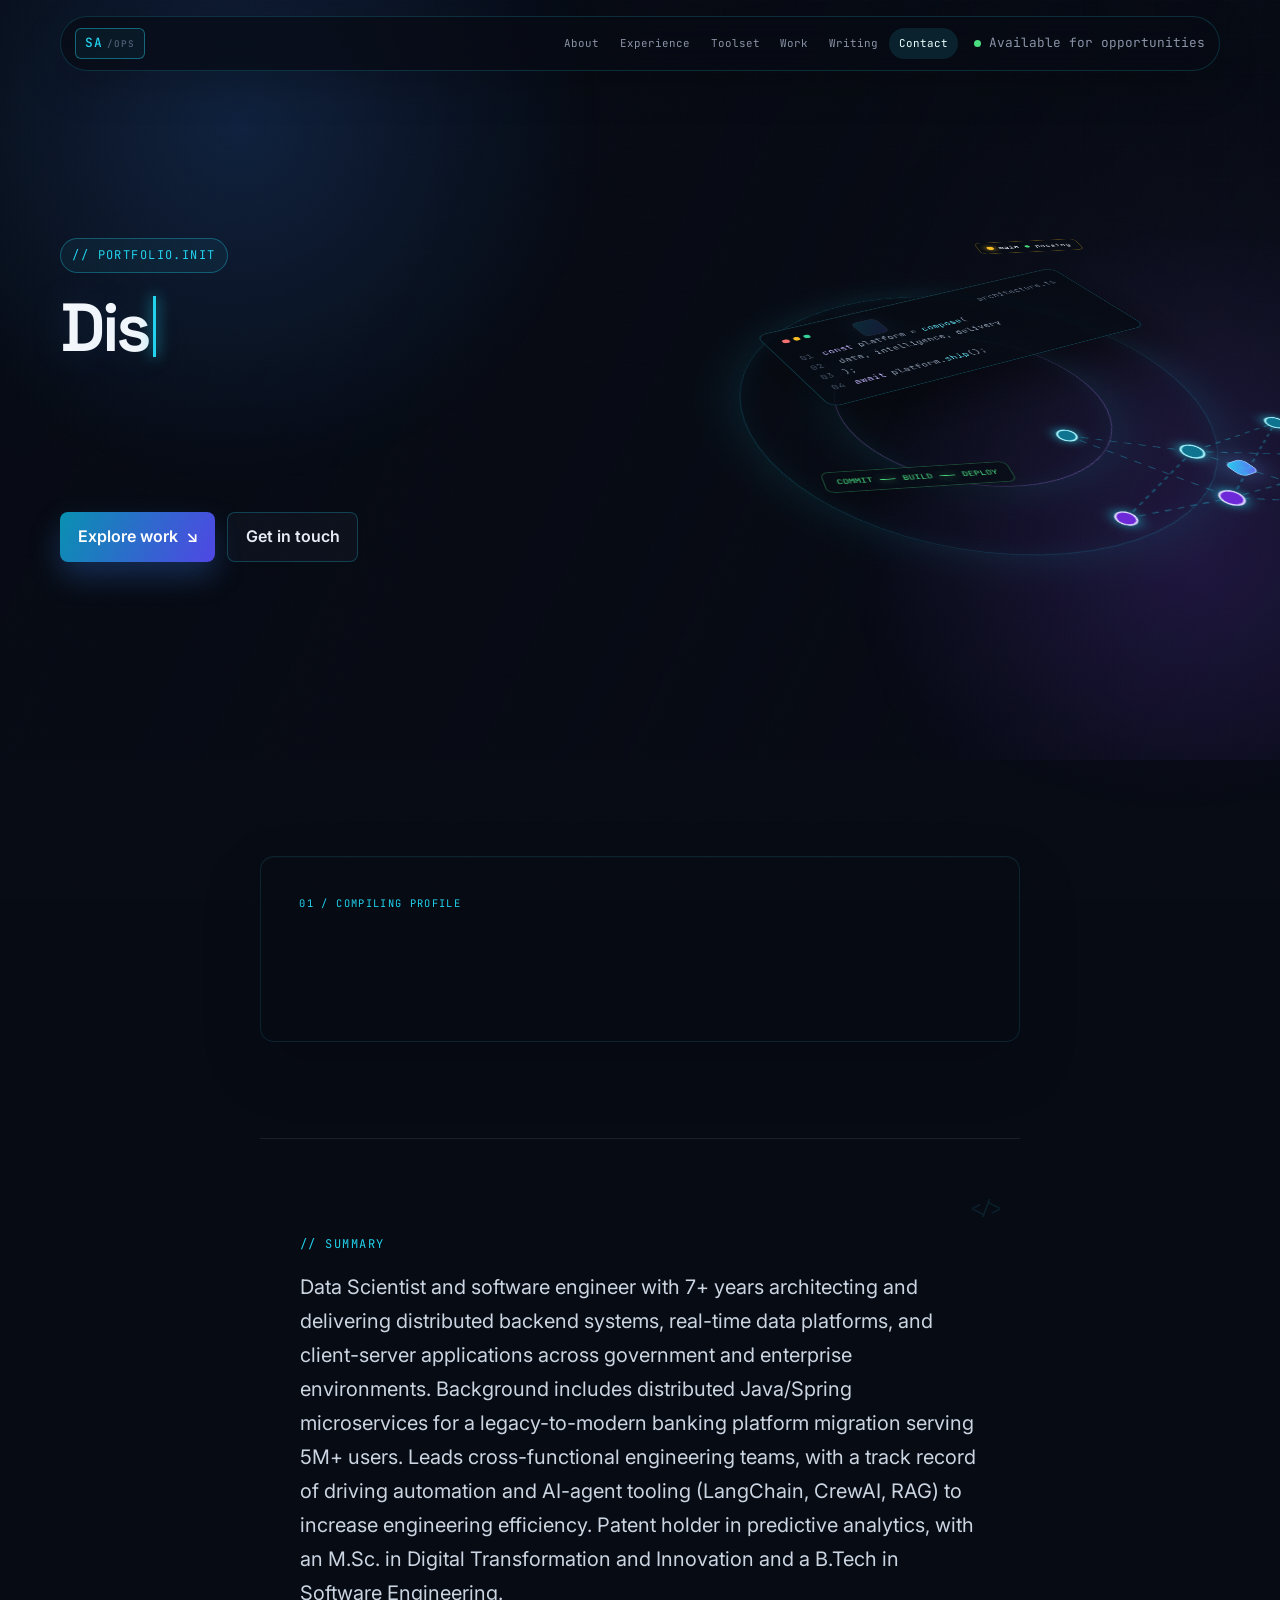
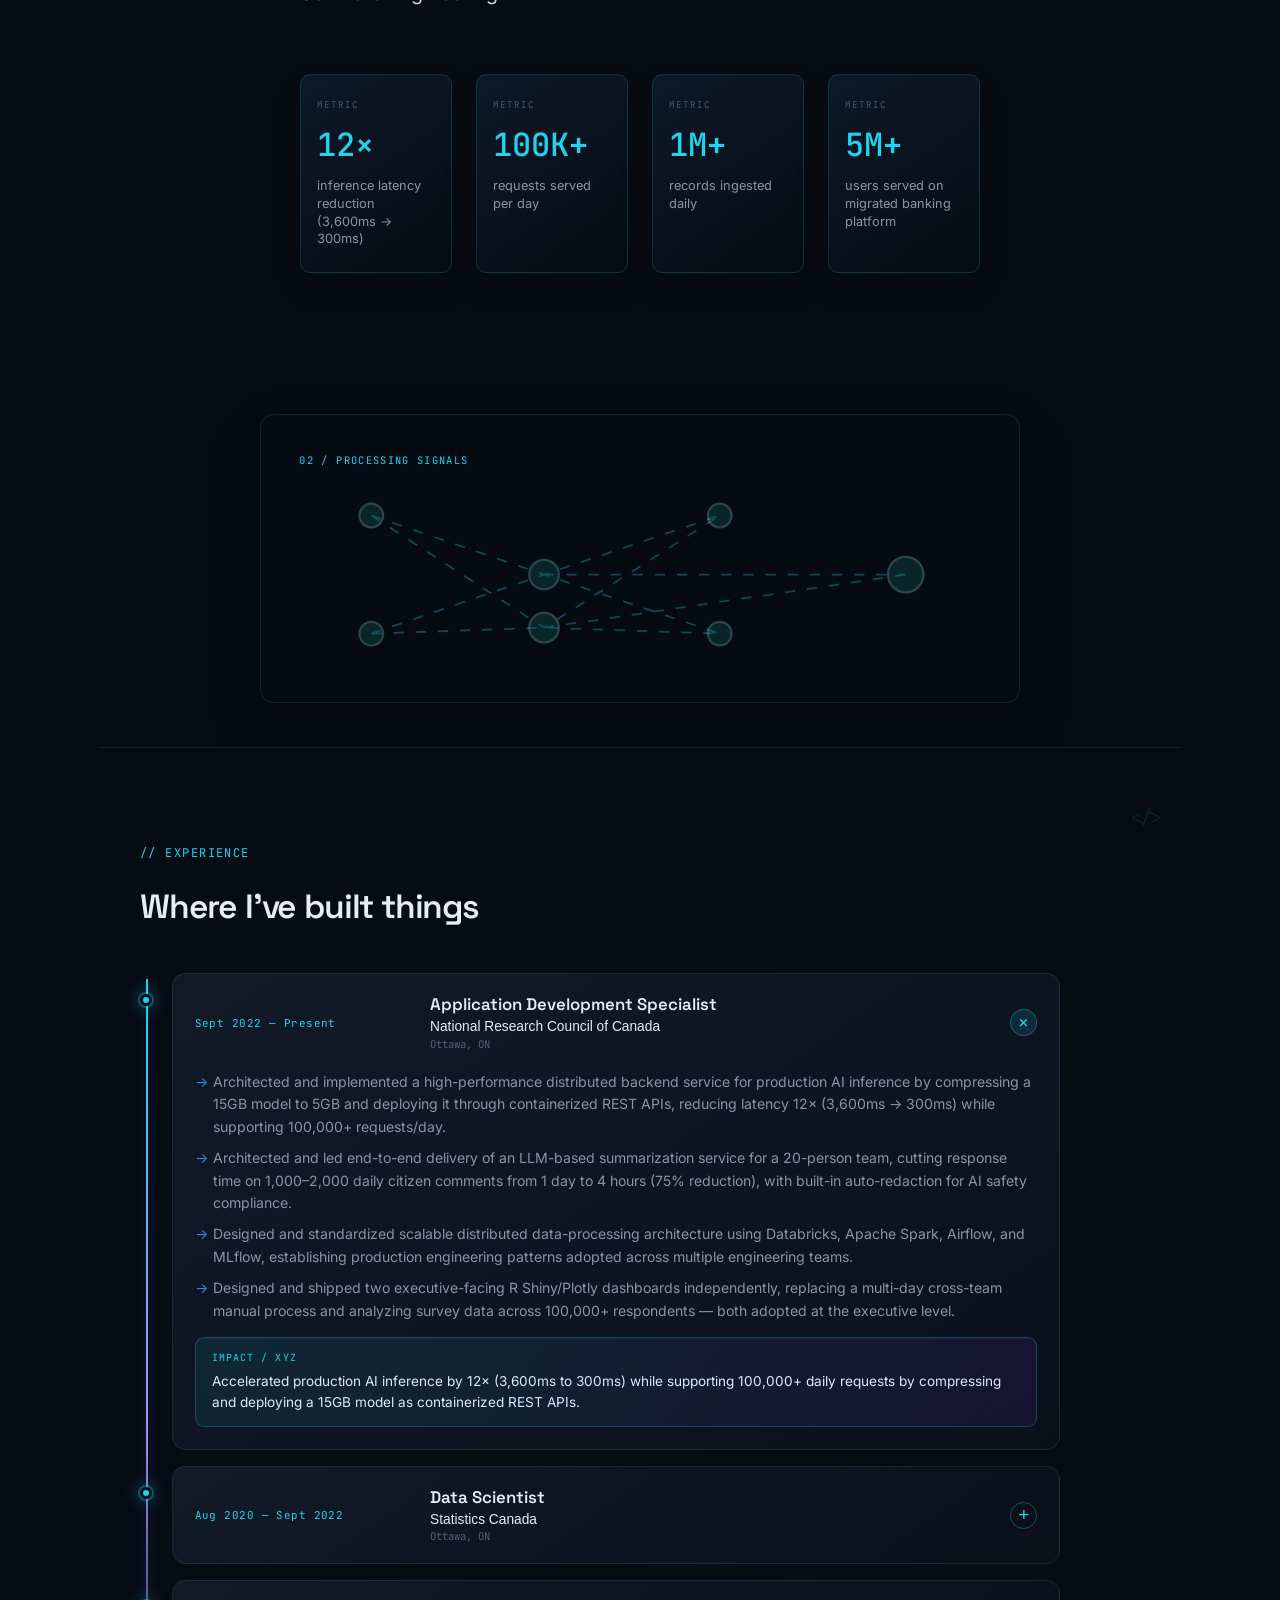
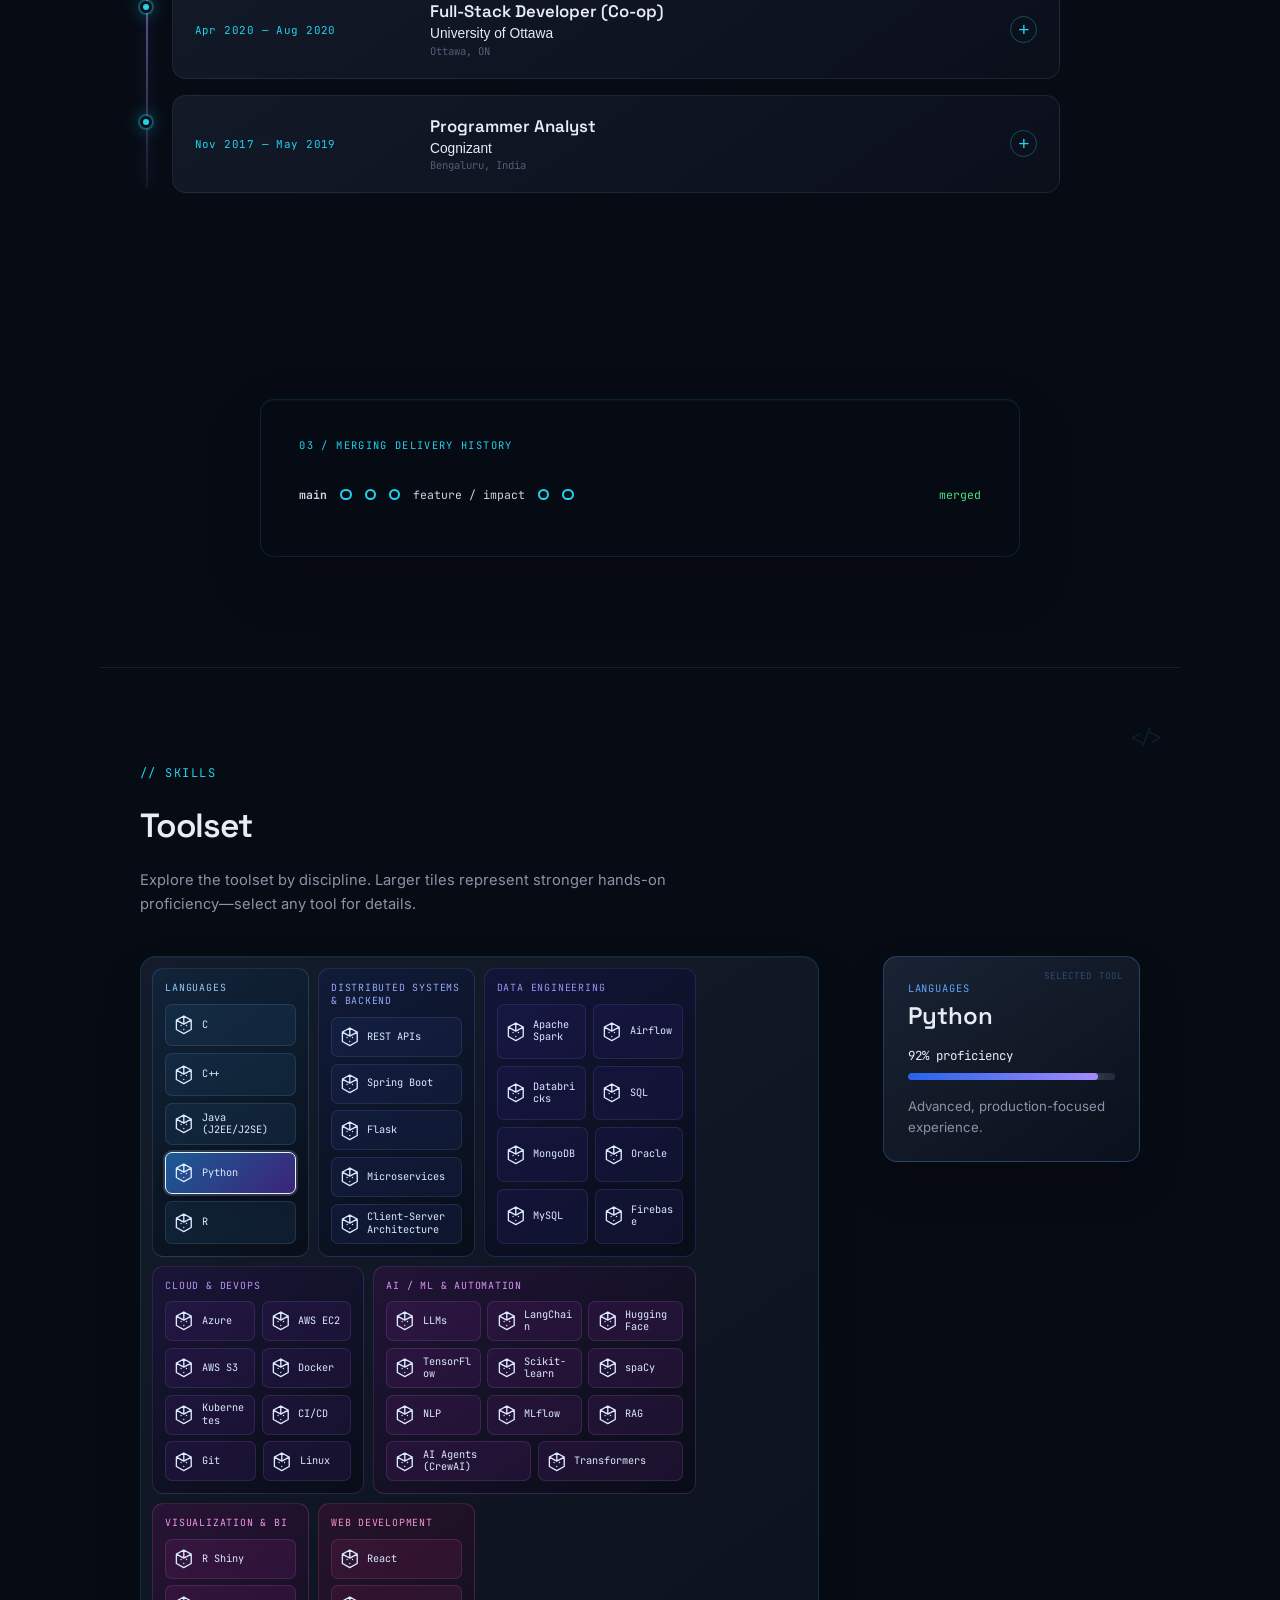
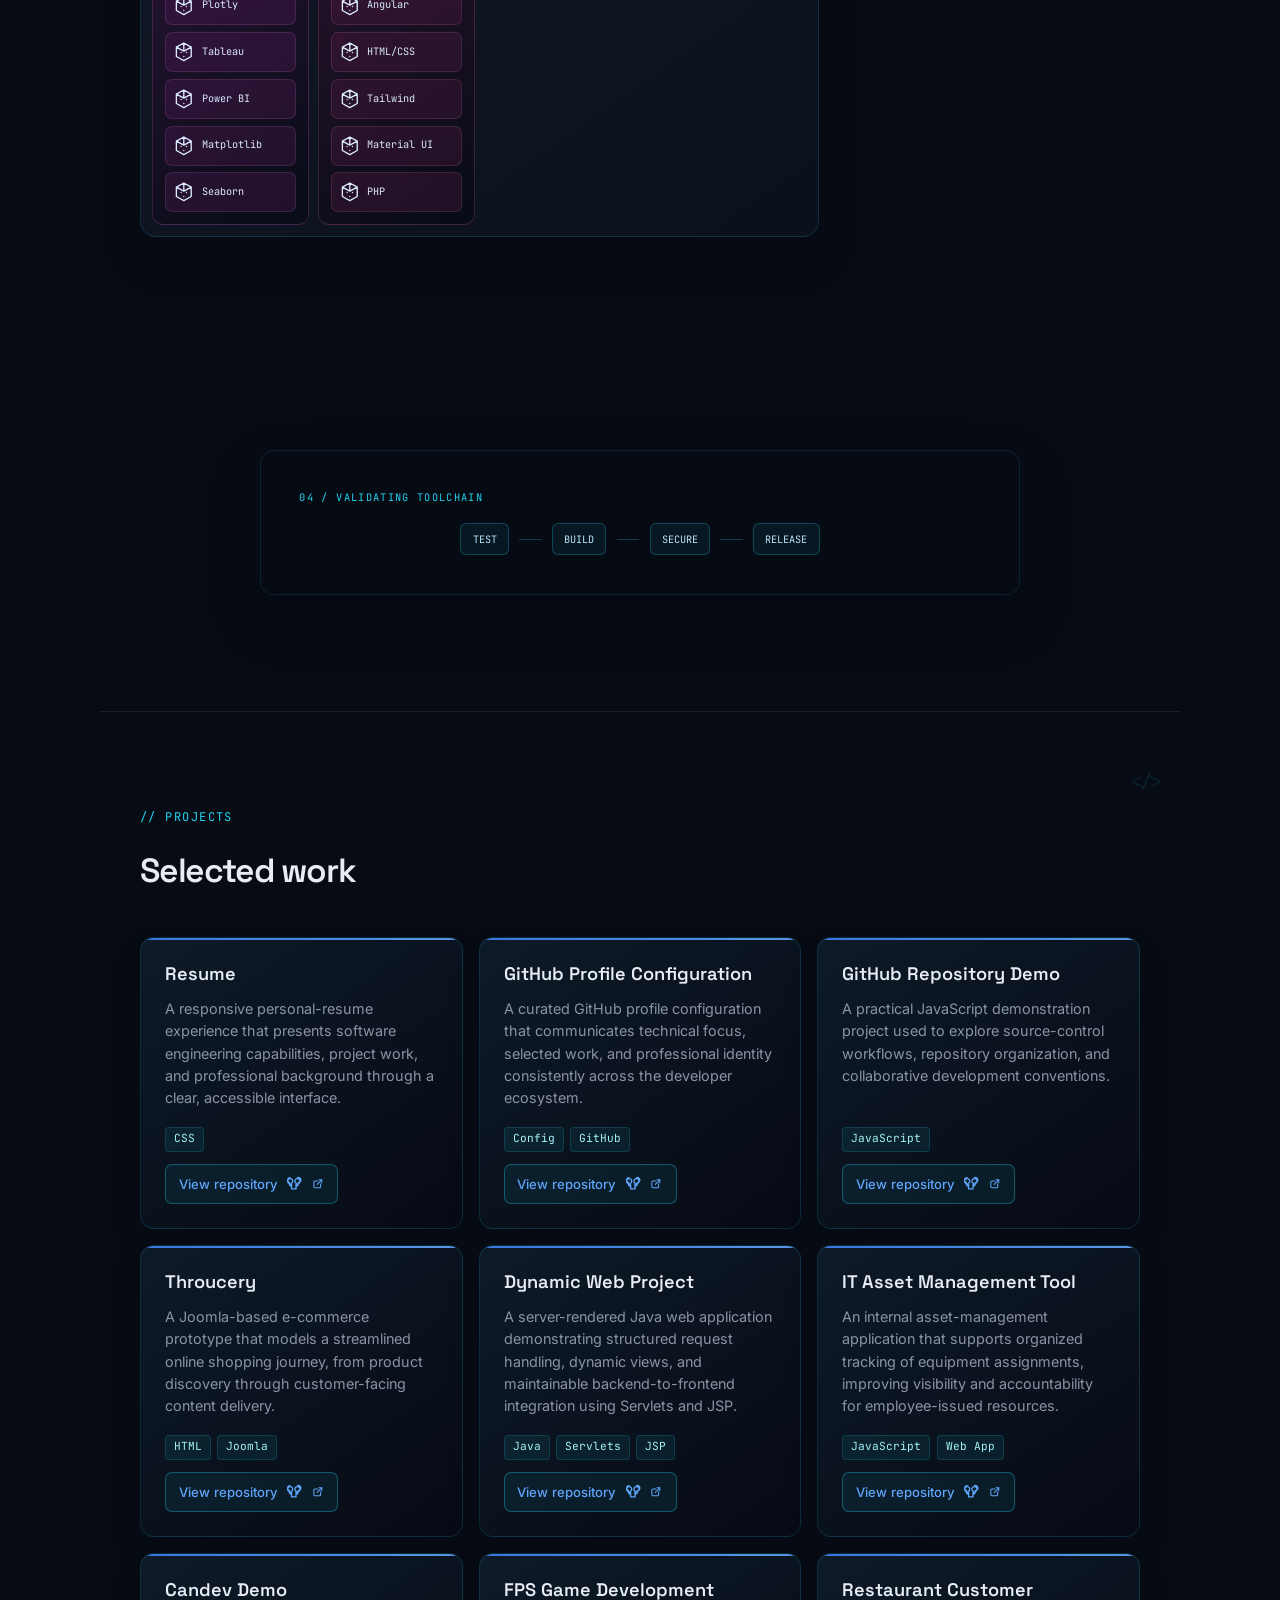
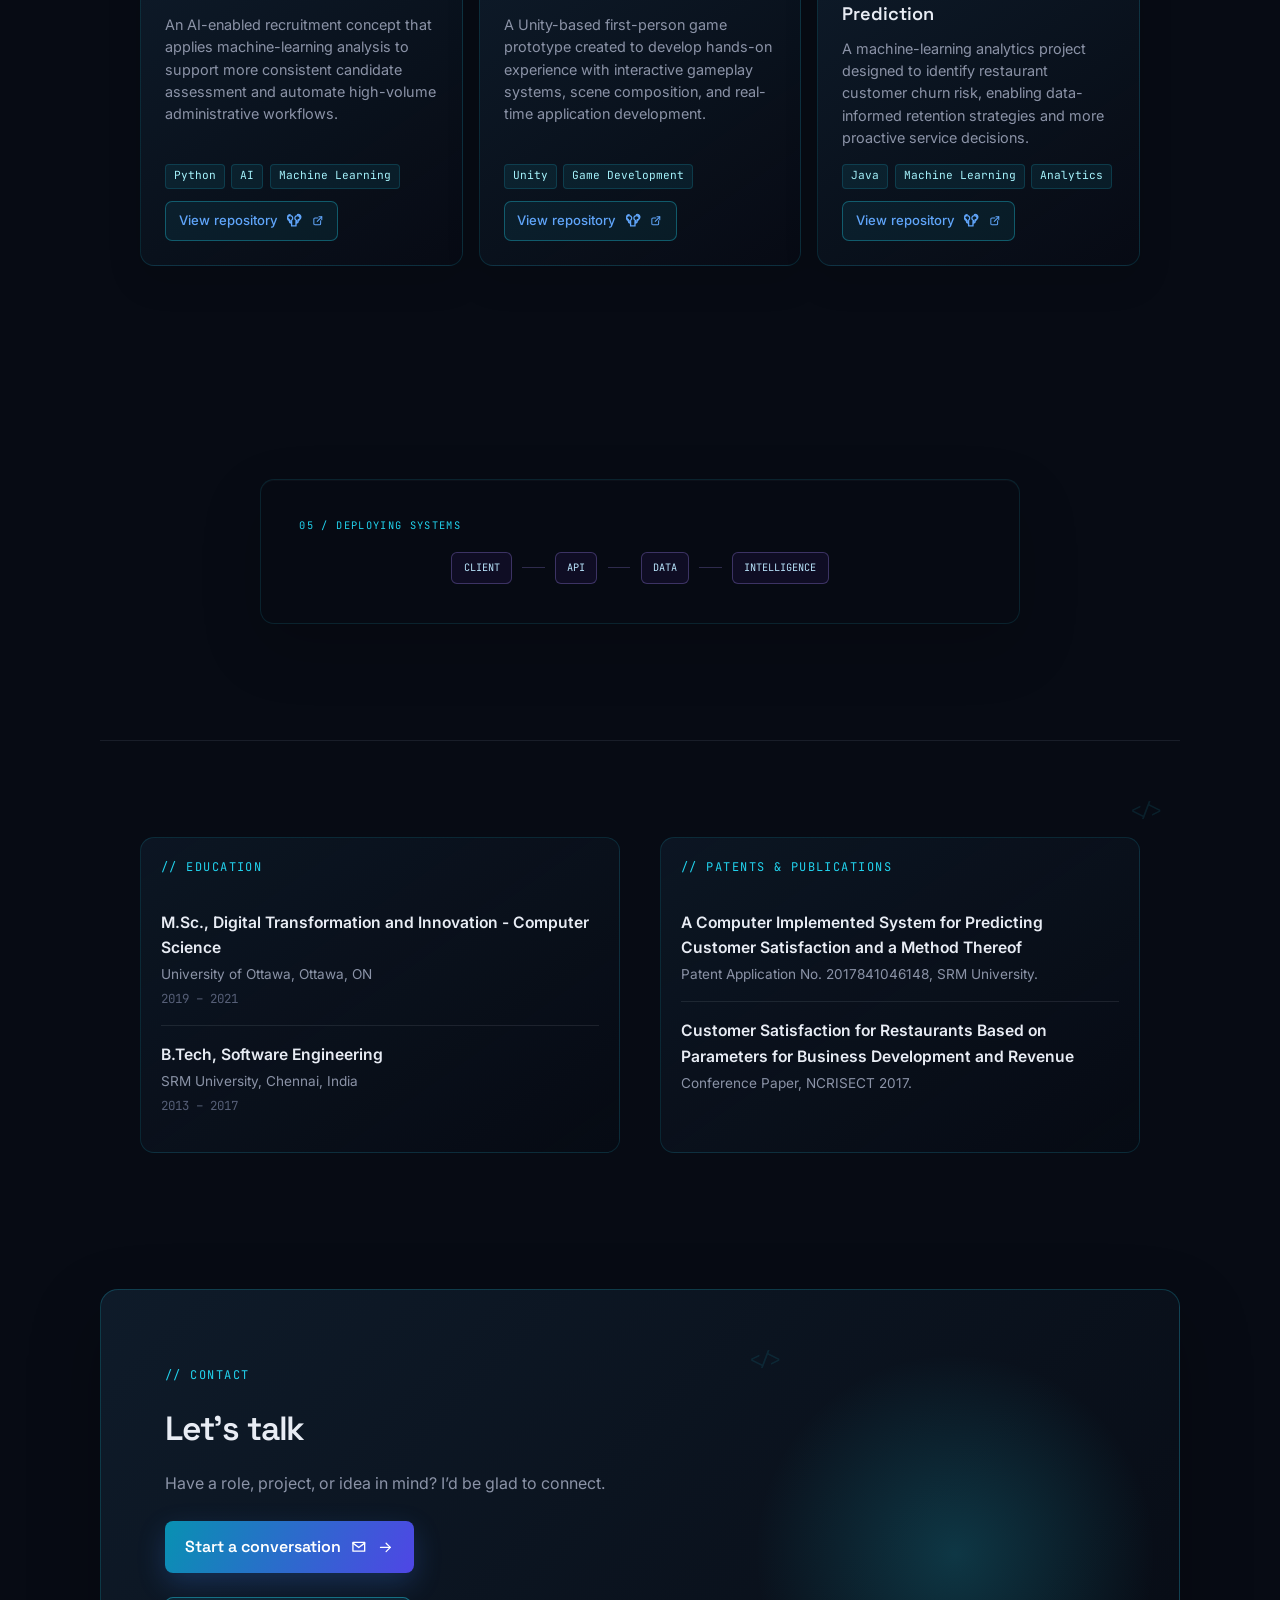
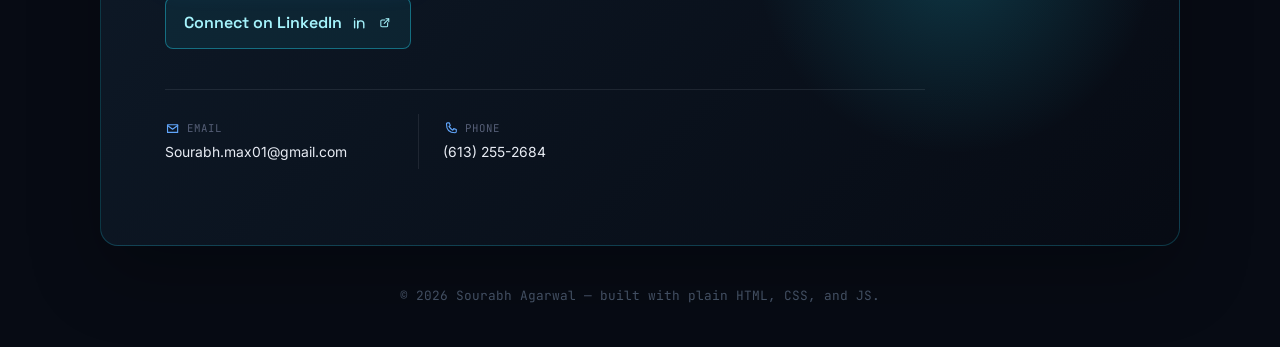
==== commit ba960d28: "adding blog page and minor fixes" ====
--- a/index.html
+++ b/index.html
@@ -23,6 +23,7 @@
       <a href="#experience">Experience</a>
       <a href="#skills">Toolset</a>
       <a href="#projects">Work</a>
+      <a href="blogs.html">Writing</a>
       <a href="#contact">Contact</a>
     </div>
     <div class="nav__status">
@@ -46,9 +47,6 @@
           <a class="hero__button hero__button--primary" href="#projects">Explore work <span aria-hidden="true">↘</span></a>
           <a class="hero__button hero__button--quiet" href="#contact">Get in touch</a>
         </div>
-        <a href="#summary" class="hero__scroll-cue" aria-label="Scroll to summary">
-          <span></span>
-        </a>
       </div>
       <div class="hero__stage" aria-hidden="true">
         <div class="hero-orbit hero-orbit--outer"></div>
@@ -69,7 +67,7 @@
           <g><circle cx="28" cy="26" r="7"/><circle cx="28" cy="124" r="7"/><circle cx="110" cy="55" r="8"/><circle cx="110" cy="110" r="8"/><circle cx="190" cy="26" r="7"/><circle cx="190" cy="124" r="7"/><circle cx="238" cy="75" r="9"/></g>
         </svg>
       </div>
-      <div class="hero__bg" aria-hidden="true" id="hero-bg"></div>
+      <div class="hero__bg" aria-hidden="true"></div>
     </section>
 
     <div class="scroll-scene scroll-scene--code" data-scene="code" aria-hidden="true">
--- a/css/styles.css
+++ b/css/styles.css
@@ -916,6 +916,8 @@
 .project-card::after { content: "git status"; position: absolute; right: 1.25rem; bottom: 1.2rem; color: rgba(74,222,128,.35); font: .58rem var(--font-mono); }
 .project-card__link { z-index: 1; }
 .project-card__tag { border: 1px solid rgba(34,211,238,.16); background: rgba(34,211,238,.08); color: #a5f3fc; }
+.project-card__tag { display: inline-flex; align-items: center; gap: .32rem; }
+.project-card__tech-logo { width: .9rem; height: .9rem; object-fit: contain; }
 .education__col { background: linear-gradient(145deg, rgba(15,28,43,.65), rgba(7,11,20,.44)); }
 .contact { border-color: rgba(34,211,238,.22); background: linear-gradient(135deg, rgba(15,28,43,.96), rgba(7,11,20,.98)); }
 .contact::before { background: radial-gradient(circle, rgba(34,211,238,.2), transparent 68%); }
@@ -923,6 +925,25 @@
 .footer { color: #475569; }
 @media (max-width: 820px) { .hero__stage { opacity: .42; } .hero__inner { padding-right: 0; } }
 @media (max-width: 560px) { .hero { min-height: 680px; } .hero__typing { font-size: clamp(2rem, 10vw, 3rem); } main > section:not(.hero)::before { display: none; } }
+
+/* ============================================================
+   WRITING / MARKDOWN BLOG
+   ============================================================ */
+.blog-page { min-height: 100vh; }
+.blog-index, .article-shell { width: min(1080px, calc(100% - 3rem)); margin: 0 auto; padding: 10rem 0 5rem; }
+.blog-hero { max-width: 760px; padding: 1.4rem 0 4.5rem; }
+.blog-hero h1 { margin: 1.2rem 0; color: #f8fafc; font: 600 clamp(2.8rem, 7vw, 5.5rem)/.98 var(--font-display); letter-spacing: -.07em; }
+.blog-hero h1 span { color: #a5f3fc; }
+.blog-hero > p:last-child { max-width: 590px; color: #94a3b8; font-size: 1.08rem; line-height: 1.7; }
+.blog-grid { display: grid; grid-template-columns: repeat(2, minmax(0, 1fr)); gap: 1rem; }
+.blog-card { display: flex; min-height: 300px; flex-direction: column; padding: clamp(1.4rem, 3vw, 2.2rem); border: 1px solid rgba(34,211,238,.16); border-radius: 14px; background: linear-gradient(145deg, rgba(15,28,43,.9), rgba(7,11,20,.82)); color: inherit; text-decoration: none; transition: transform .25s var(--ease), border-color .25s var(--ease), box-shadow .25s var(--ease); }
+.blog-card:hover { transform: translateY(-5px); border-color: rgba(34,211,238,.52); box-shadow: 0 22px 46px rgba(0,0,0,.26); }
+.blog-card--feature { grid-column: span 2; min-height: 340px; background: radial-gradient(650px circle at 100% 0, rgba(34,211,238,.14), transparent 52%), linear-gradient(145deg, rgba(15,28,43,.96), rgba(7,11,20,.88)); }
+.blog-card__meta, .article__meta { margin: 0; color: #67e8f9; font: .68rem var(--font-mono); letter-spacing: .08em; text-transform: uppercase; }
+.blog-card__meta span { color: #64748b; padding: 0 .35rem; }.blog-card h2 { max-width: 680px; margin: 1rem 0 .8rem; color: #f8fafc; font: 600 clamp(1.55rem, 3vw, 2.25rem)/1.13 var(--font-display); letter-spacing: -.035em; }.blog-card > p:not(.blog-card__meta) { max-width: 650px; color: #94a3b8; line-height: 1.65; }
+.blog-card__tags { display: flex; flex-wrap: wrap; gap: .45rem; margin-top: auto; padding-top: 1.6rem; }.blog-card__tags span { padding: .3rem .5rem; border: 1px solid rgba(167,139,250,.24); border-radius: 4px; background: rgba(124,58,237,.1); color: #c4b5fd; font: .64rem var(--font-mono); }.blog-card__link { margin-top: 1.5rem; color: #a5f3fc; font: 600 .8rem var(--font-display); }.blog-card__link b { margin-left: .3rem; transition: transform .2s var(--ease); }.blog-card:hover .blog-card__link b { display: inline-block; transform: translateX(4px); }
+.article-shell { width: min(760px, calc(100% - 3rem)); }.article-back { display: inline-block; margin-bottom: 3.5rem; color: #a5f3fc; font: .72rem var(--font-mono); letter-spacing: .05em; text-decoration: none; }.article-back:hover { color: #fff; }.article { padding: clamp(1.5rem, 4vw, 3.5rem); border: 1px solid rgba(34,211,238,.14); border-radius: 14px; background: linear-gradient(145deg, rgba(15,28,43,.76), rgba(7,11,20,.6)); }.article__header { margin-bottom: 1.4rem; }.article__meta { margin-top: .9rem; color: #94a3b8; }.article h1 { margin: 0 0 2.2rem; color: #f8fafc; font: 600 clamp(2.3rem, 6vw, 4.4rem)/1.02 var(--font-display); letter-spacing: -.065em; }.article h2 { margin: 2.5rem 0 .8rem; color: #a5f3fc; font: 600 1.55rem/1.2 var(--font-display); }.article h3 { margin: 2rem 0 .7rem; color: #e2e8f0; font: 600 1.15rem var(--font-display); }.article p, .article li { color: #cbd5e1; font-size: 1rem; line-height: 1.8; }.article ul { padding-left: 1.3rem; }.article code { padding: .15rem .35rem; border-radius: 4px; background: rgba(34,211,238,.1); color: #a5f3fc; font: .85em var(--font-mono); }.blog-error { color: #fda4af; }
+@media (max-width: 650px) { .blog-index, .article-shell { width: calc(100% - 2rem); padding-top: 7rem; }.blog-hero { padding-bottom: 3rem; }.blog-grid, .blog-card--feature { grid-column: auto; }.blog-grid { grid-template-columns: 1fr; }.blog-card--feature { min-height: 300px; } }
 
 /* ============================================================
    SCROLL SOFTWARE SCENES
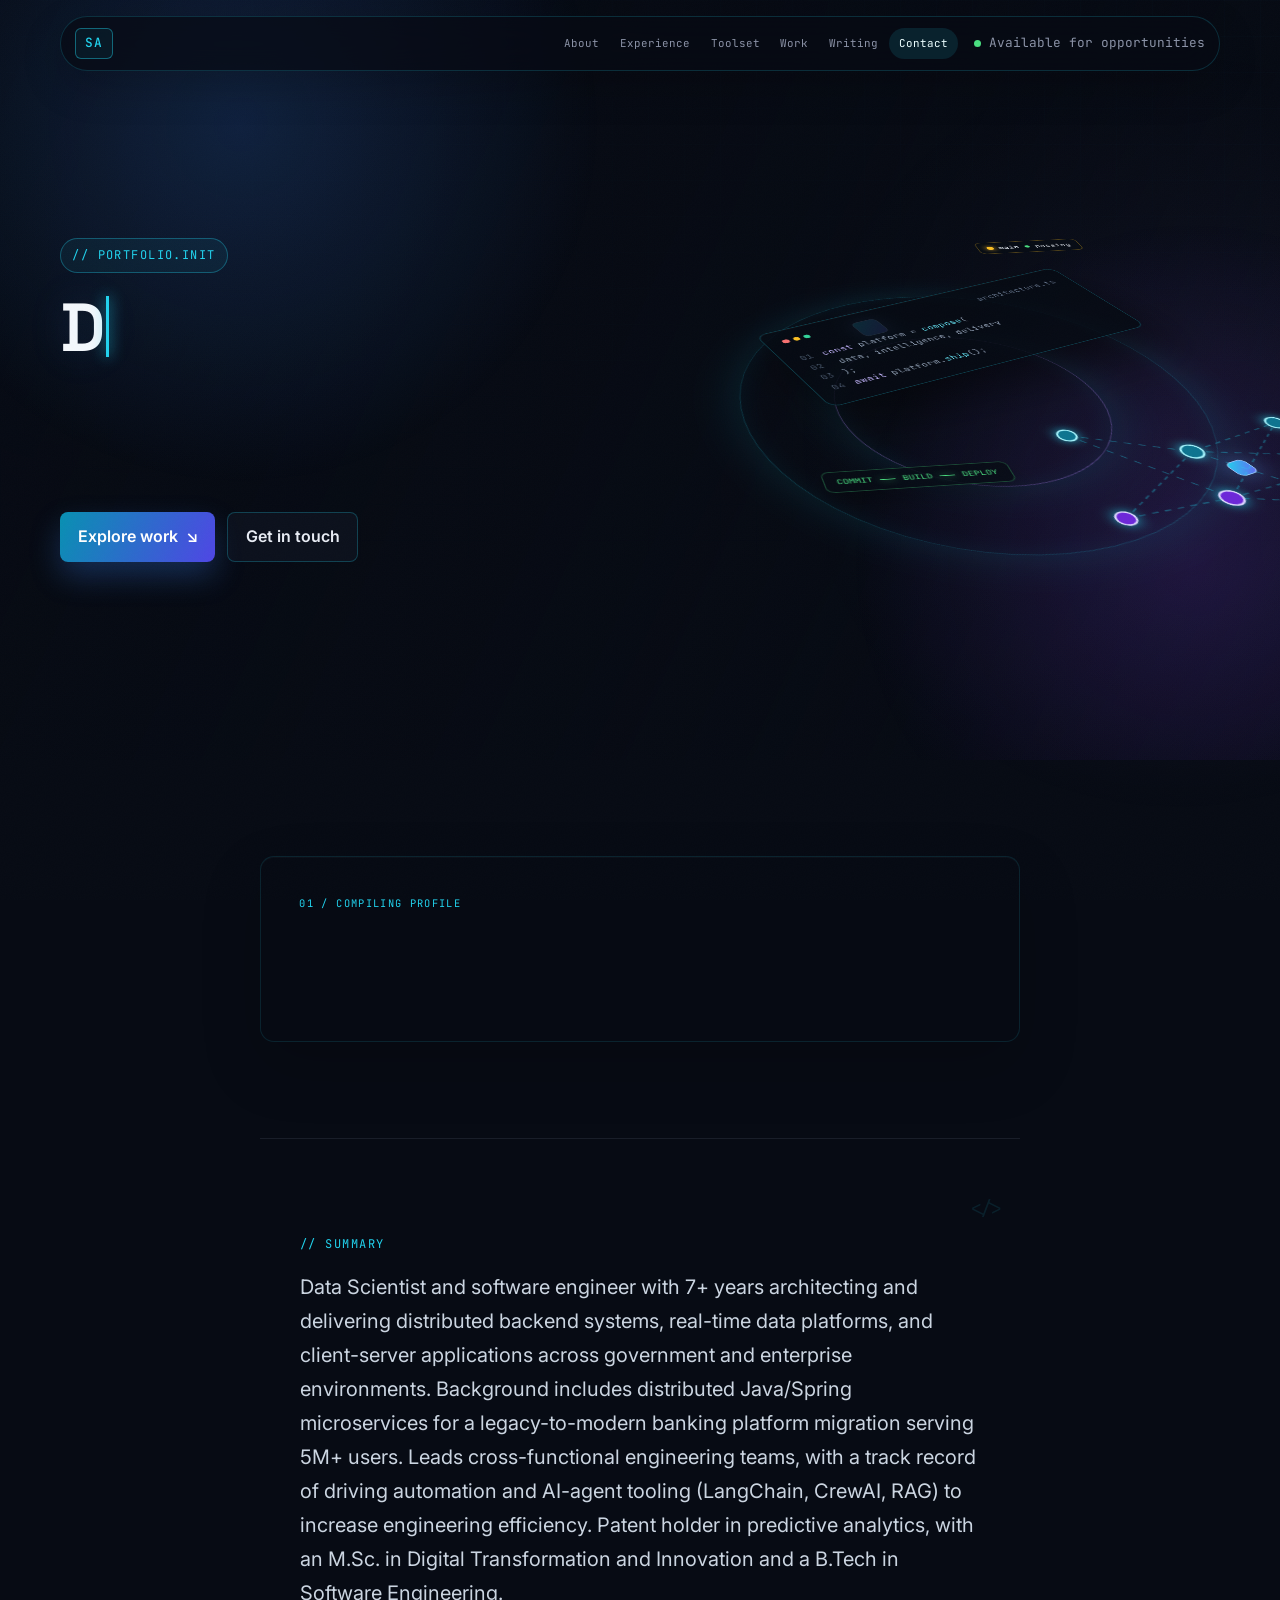
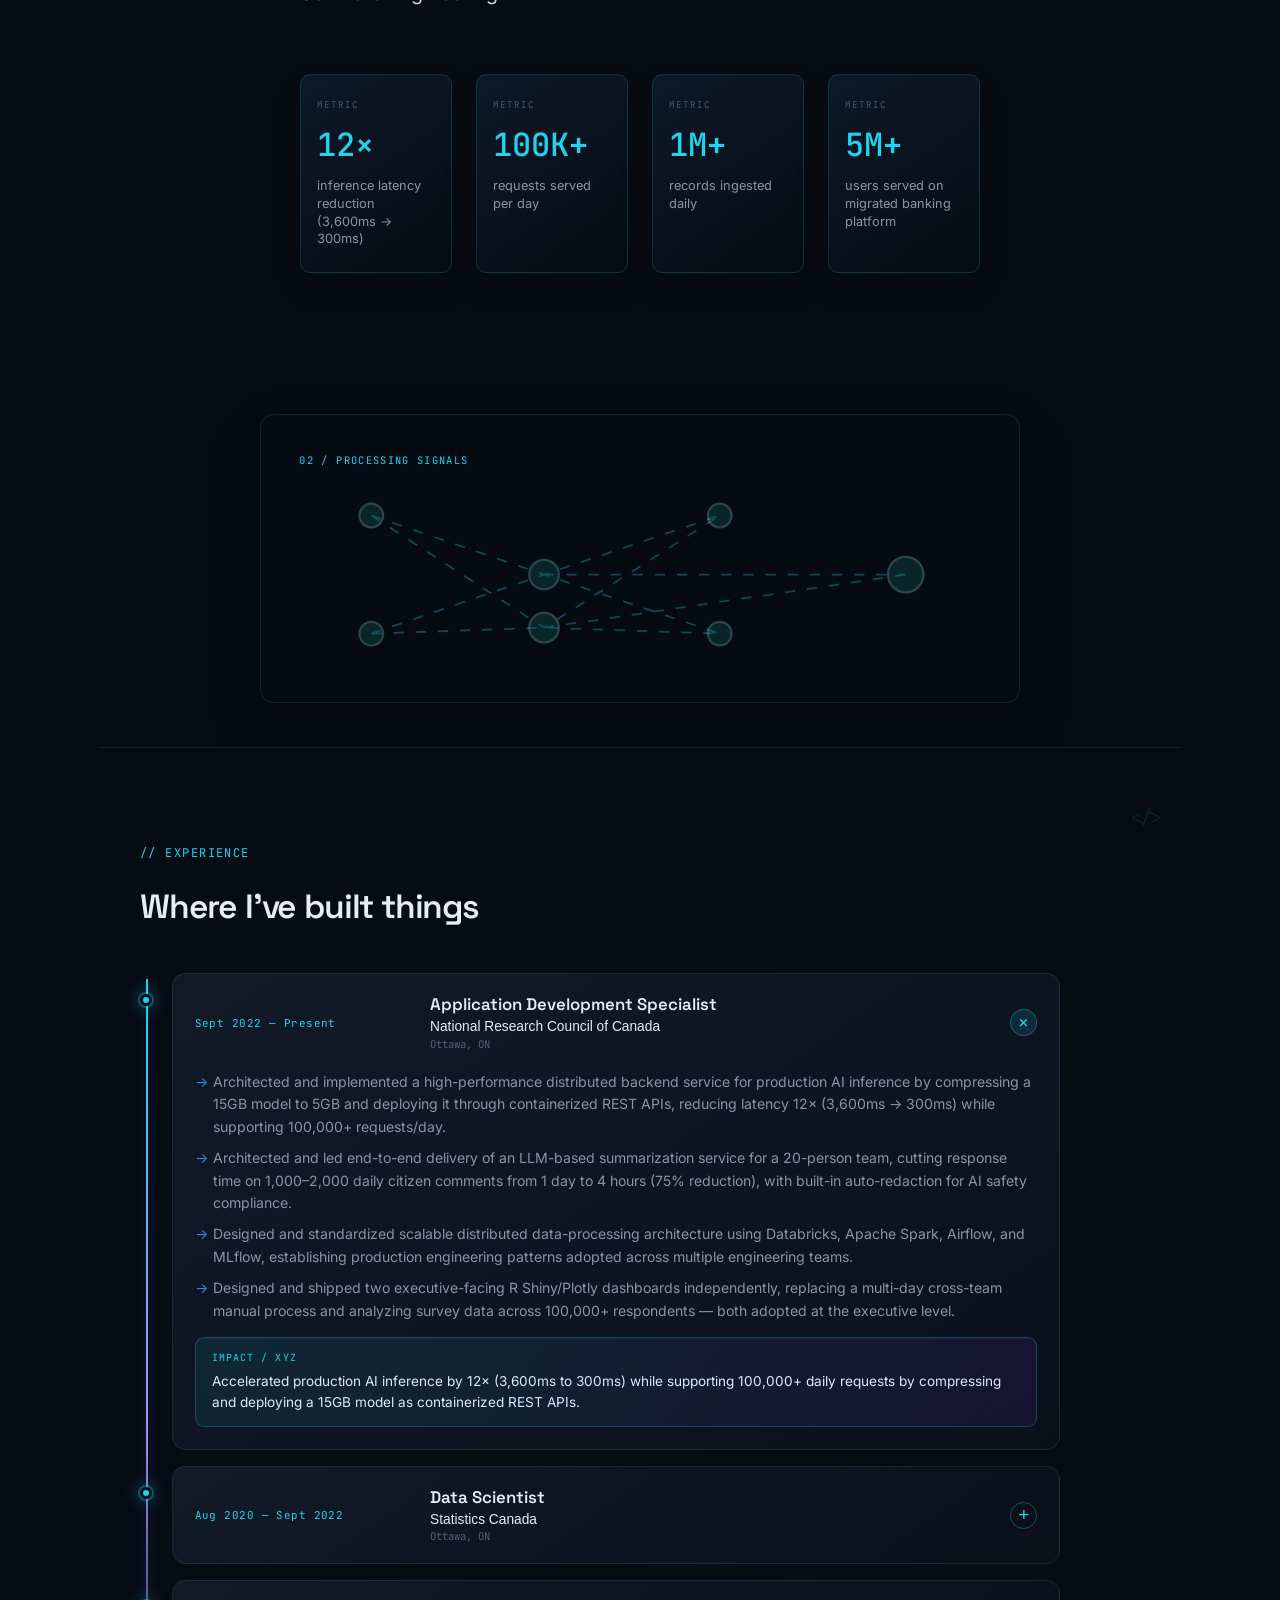
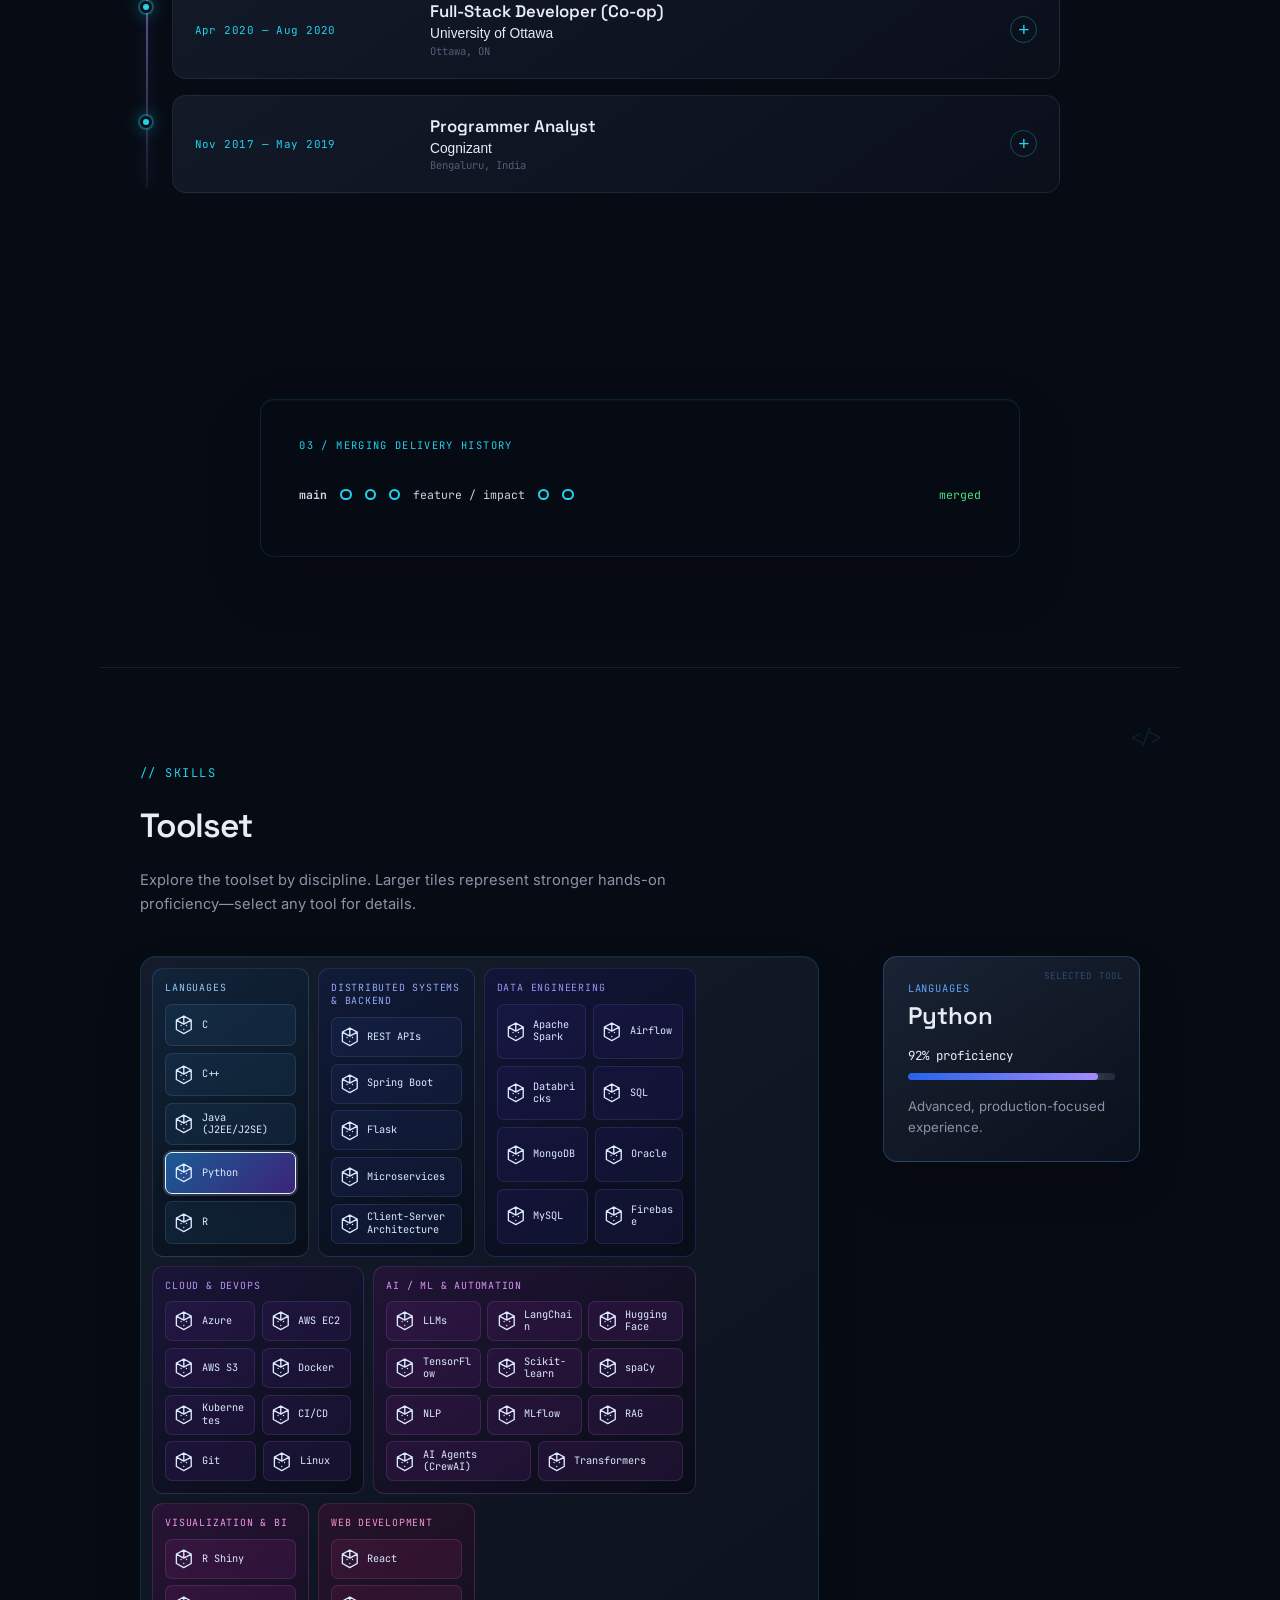
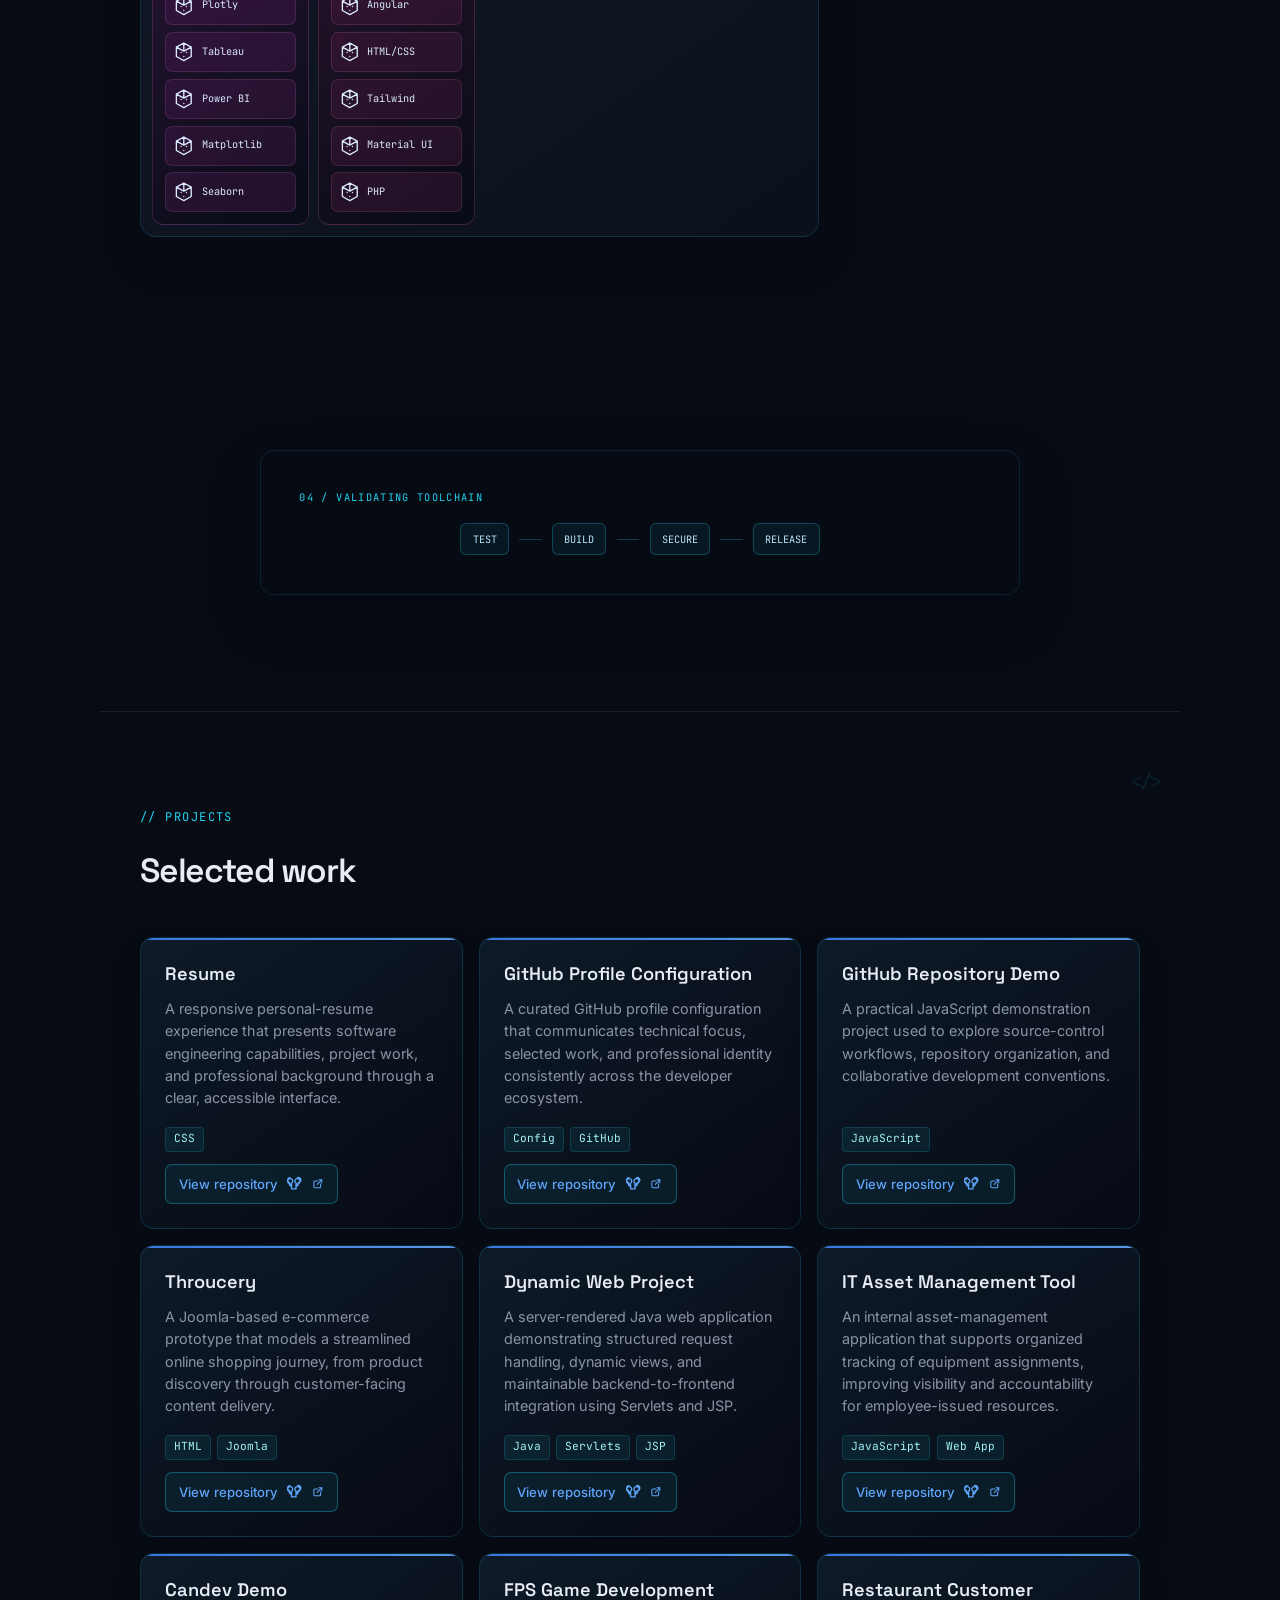
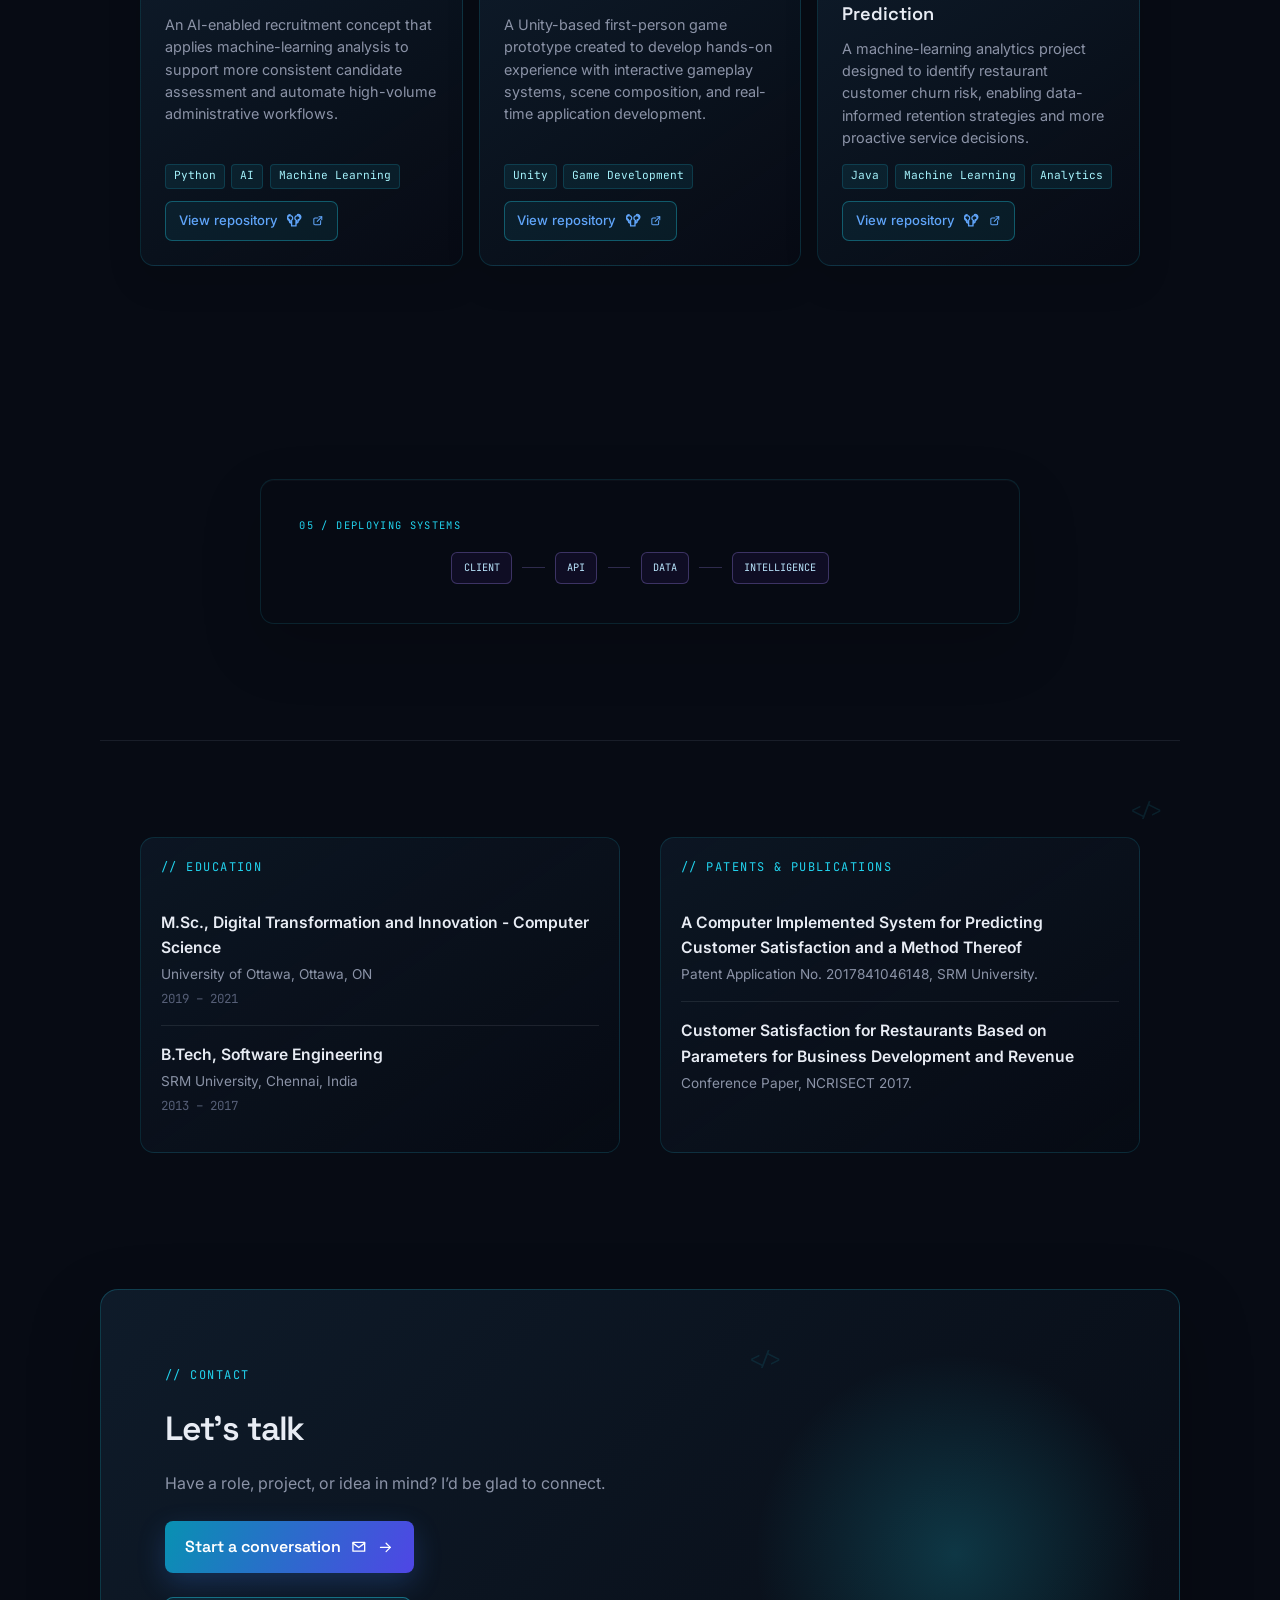
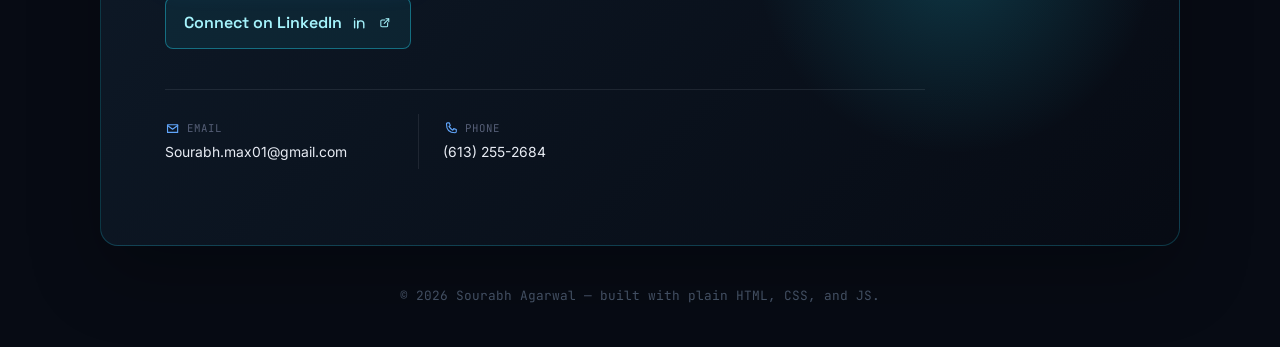
==== commit 69747aed: "fixing hovering issues and minor issues" ====
--- a/index.html
+++ b/index.html
@@ -1,9 +1,10 @@
 <!DOCTYPE html>
 <html lang="en">
 <head>
+  <link rel="icon" type="image/svg+xml" href="assets/favicon-coding-avatar.svg" />
   <meta charset="UTF-8" />
   <meta name="viewport" content="width=device-width, initial-scale=1.0" />
-  <title>Sourabh Agarwal — Technical Leader &amp; Software Engineer</title>
+  <title>Sourabh Agarwal — Software Engineer</title>
   <meta name="description" content="Portfolio of Sourabh Agarwal — technical leader and software engineer specializing in distributed systems, real-time data platforms, and AI infrastructure." />
 
   <link rel="preconnect" href="https://fonts.googleapis.com" />
@@ -17,7 +18,7 @@
   <div class="noise-overlay" aria-hidden="true"></div>
 
   <nav class="nav" id="nav">
-    <a class="nav__mark" href="#hero" aria-label="Back to top">SA<span>/OPS</span></a>
+    <a class="nav__mark" href="#hero" aria-label="Back to top">SA</a>
     <div class="nav__links" aria-label="Primary navigation">
       <a href="#summary">About</a>
       <a href="#experience">Experience</a>
--- a/css/styles.css
+++ b/css/styles.css
@@ -913,7 +913,6 @@
 .skill-tile { background: hsl(var(--hue) 55% 32% / .2); }
 .projects__grid { gap: 1rem; }
 .project-card { min-height: 292px; background: linear-gradient(145deg, rgba(15,28,43,.9), rgba(7,11,20,.84)); }
-.project-card::after { content: "git status"; position: absolute; right: 1.25rem; bottom: 1.2rem; color: rgba(74,222,128,.35); font: .58rem var(--font-mono); }
 .project-card__link { z-index: 1; }
 .project-card__tag { border: 1px solid rgba(34,211,238,.16); background: rgba(34,211,238,.08); color: #a5f3fc; }
 .project-card__tag { display: inline-flex; align-items: center; gap: .32rem; }
